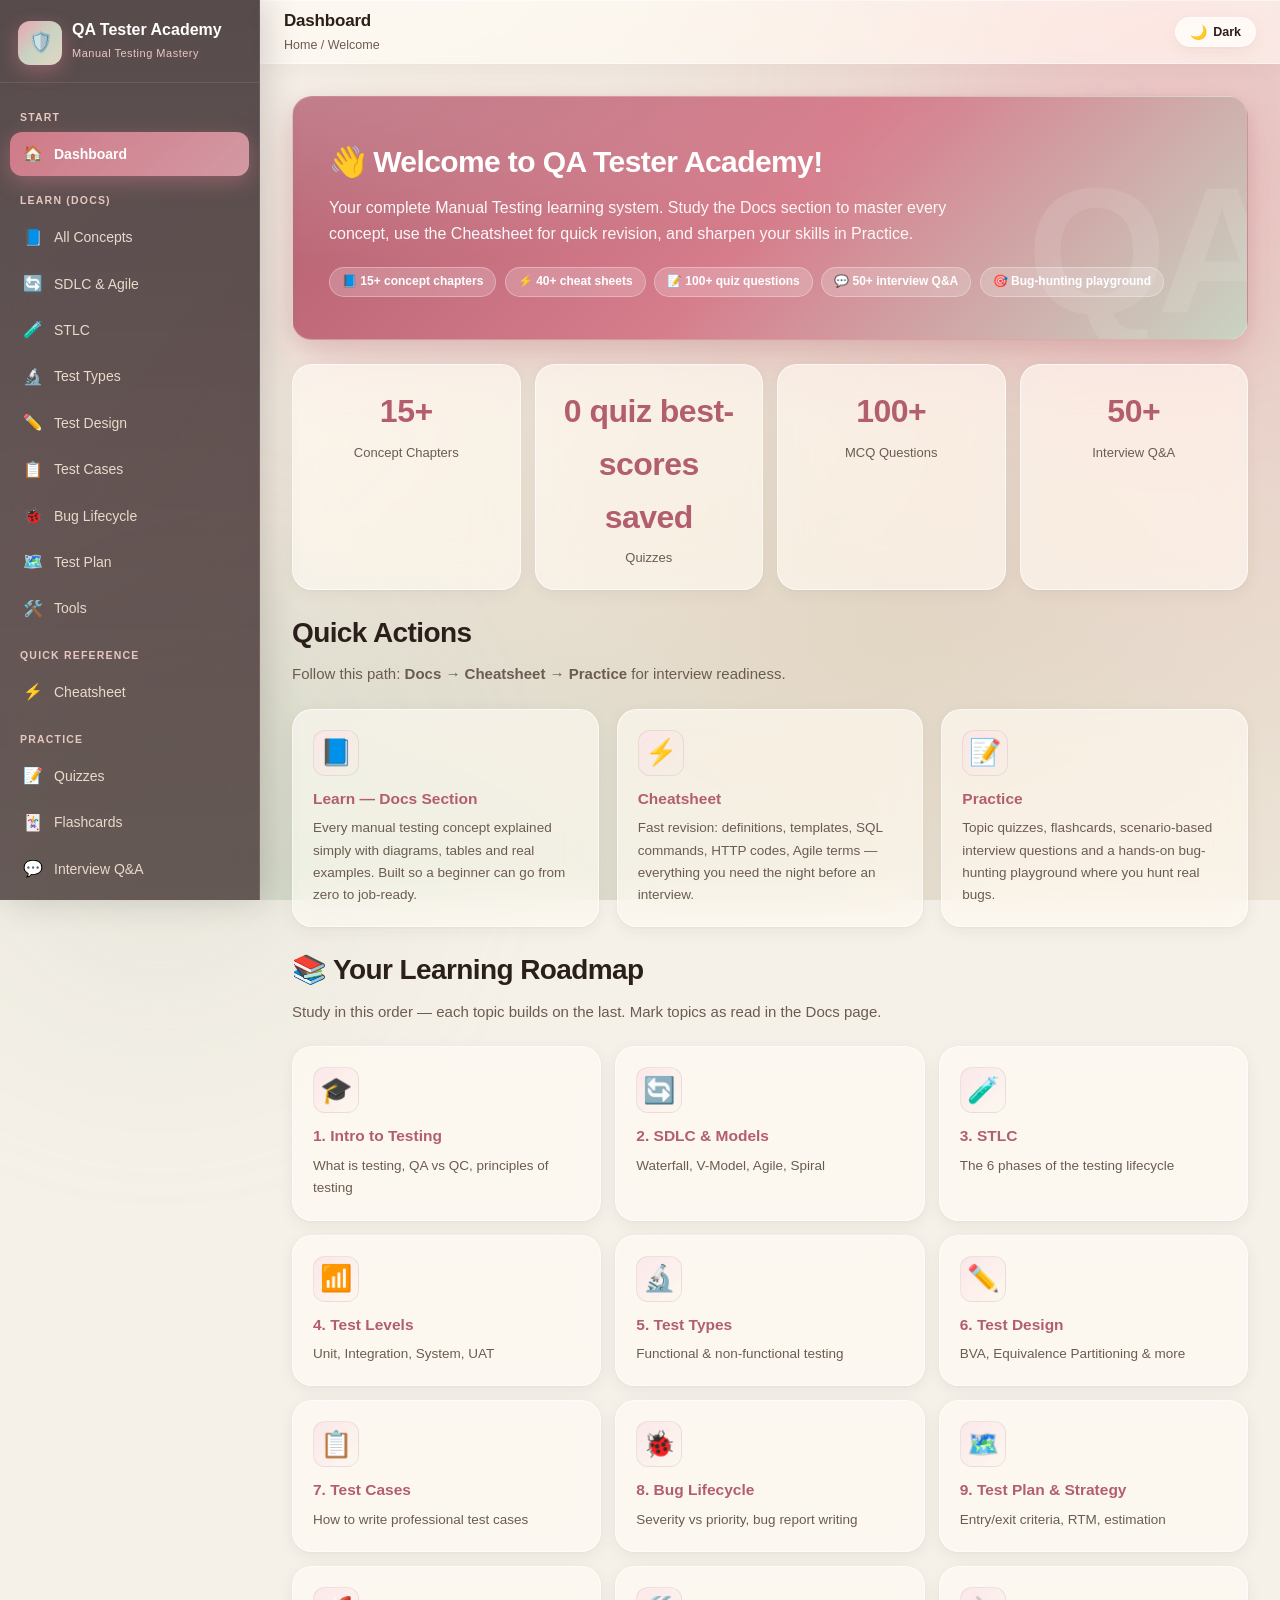
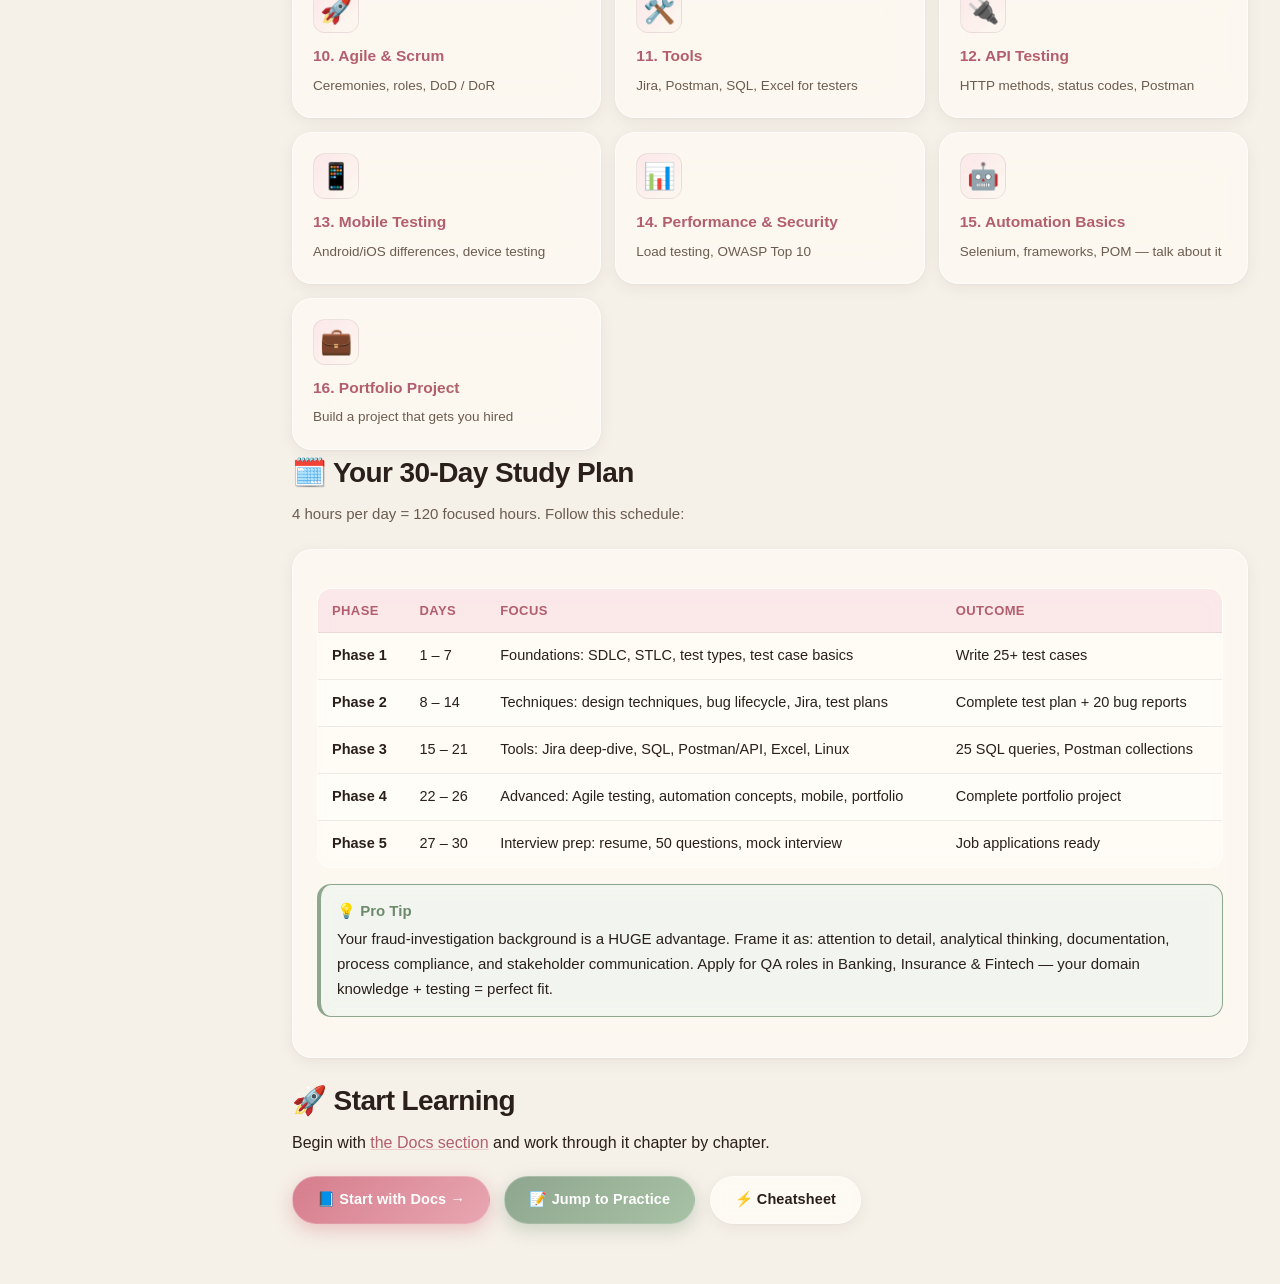
==== index.html @ e124c326 "Add initial HTML, CSS, and JS files Uploaded index, practice, cheat sheet, docs pages along with CSS" ====
<!DOCTYPE html>
<html lang="en">
<head>
  <meta charset="UTF-8">
  <meta name="viewport" content="width=device-width, initial-scale=1.0">
  <title>QA Tester Academy — Dashboard</title>
  <link rel="stylesheet" href="css/styles.css">
  <script>
    // Apply saved theme before paint to avoid flash
    (function () {
      try {
        var t = localStorage.getItem("qat_theme_v1");
        if (!t) {
          t = window.matchMedia && window.matchMedia("(prefers-color-scheme: dark)").matches ? "dark" : "light";
        }
        document.documentElement.setAttribute("data-theme", t);
      } catch (e) {}
    })();
  </script>
</head>
<body>
<div class="layout">

  <!-- ============ SIDEBAR ============ -->
  <aside class="sidebar">
    <div class="sidebar-brand">
      <div class="logo">🛡️</div>
      <div>
        <h1>QA Tester Academy</h1>
        <small>Manual Testing Mastery</small>
      </div>
    </div>
    <nav class="sidebar-nav">
      <div class="nav-label">Start</div>
      <a href="index.html" class="active"><span class="ico">🏠</span> Dashboard</a>

      <div class="nav-label">Learn (Docs)</div>
      <a href="docs.html"><span class="ico">📘</span> All Concepts</a>
      <a href="docs.html#sdlc"><span class="ico">🔄</span> SDLC &amp; Agile</a>
      <a href="docs.html#stlc"><span class="ico">🧪</span> STLC</a>
      <a href="docs.html#types"><span class="ico">🔬</span> Test Types</a>
      <a href="docs.html#design"><span class="ico">✏️</span> Test Design</a>
      <a href="docs.html#testcase"><span class="ico">📋</span> Test Cases</a>
      <a href="docs.html#bug"><span class="ico">🐞</span> Bug Lifecycle</a>
      <a href="docs.html#plan"><span class="ico">🗺️</span> Test Plan</a>
      <a href="docs.html#tools"><span class="ico">🛠️</span> Tools</a>

      <div class="nav-label">Quick Reference</div>
      <a href="cheatsheet.html"><span class="ico">⚡</span> Cheatsheet</a>

      <div class="nav-label">Practice</div>
      <a href="practice.html"><span class="ico">📝</span> Quizzes</a>
      <a href="practice.html#flashcards"><span class="ico">🃏</span> Flashcards</a>
      <a href="practice.html#interview"><span class="ico">💬</span> Interview Q&amp;A</a>
      <a href="practice.html#playground"><span class="ico">🎯</span> Bug Hunting</a>
    </nav>
    <div class="sidebar-foot">Build by you · Learn daily · Land a QA job</div>
  </aside>
  <div class="overlay"></div>

  <!-- ============ MAIN ============ -->
  <div class="main">
    <header class="topbar">
      <button class="menu-btn">☰</button>
      <div>
        <div class="page-title">Dashboard</div>
        <div class="page-crumb">Home / Welcome</div>
      </div>
      <div class="topbar-spacer"></div>
      <button class="theme-toggle" id="themeToggle" title="Toggle dark / light mode" aria-label="Toggle theme">
        <span class="ico">🌙</span><span class="label">Dark</span>
      </button>
    </header>

    <div class="content">
      <!-- HERO -->
      <section class="hero">
        <h2>👋 Welcome to QA Tester Academy!</h2>
        <p>Your complete Manual Testing learning system. Study the Docs section to master every concept,
           use the Cheatsheet for quick revision, and sharpen your skills in Practice.</p>
        <div class="hero-chips">
          <span class="chip primary">📘 15+ concept chapters</span>
          <span class="chip teal">⚡ 40+ cheat sheets</span>
          <span class="chip pass">📝 100+ quiz questions</span>
          <span class="chip info">💬 50+ interview Q&amp;A</span>
          <span class="chip warn">🎯 Bug-hunting playground</span>
        </div>
      </section>

      <!-- STATS -->
      <div class="stats">
        <div class="stat"><div class="val" id="statTopics">15+</div><div class="lbl">Concept Chapters</div></div>
        <div class="stat"><div class="val" id="statQuizzes">—</div><div class="lbl">Quizzes</div></div>
        <div class="stat"><div class="val">100+</div><div class="lbl">MCQ Questions</div></div>
        <div class="stat"><div class="val">50+</div><div class="lbl">Interview Q&amp;A</div></div>
      </div>

      <!-- QUICK ACTIONS -->
      <h2 class="sec-title">Quick Actions</h2>
      <p class="sec-sub">Follow this path: <b>Docs → Cheatsheet → Practice</b> for interview readiness.</p>

      <div class="card-grid">
        <a class="topic-card" href="docs.html">
          <div class="ico">📘</div>
          <h4>Learn — Docs Section</h4>
          <p>Every manual testing concept explained simply with diagrams, tables and real examples.
             Built so a beginner can go from zero to job-ready.</p>
        </a>
        <a class="topic-card" href="cheatsheet.html">
          <div class="ico">⚡</div>
          <h4>Cheatsheet</h4>
          <p>Fast revision: definitions, templates, SQL commands, HTTP codes, Agile terms — everything
             you need the night before an interview.</p>
        </a>
        <a class="topic-card" href="practice.html">
          <div class="ico">📝</div>
          <h4>Practice</h4>
          <p>Topic quizzes, flashcards, scenario-based interview questions and a hands-on
             bug-hunting playground where you hunt real bugs.</p>
        </a>
      </div>

      <!-- DOCS ROADMAP -->
      <h2 class="sec-title">📚 Your Learning Roadmap</h2>
      <p class="sec-sub">Study in this order — each topic builds on the last. Mark topics as read in the Docs page.</p>

      <div class="topic-grid">
        <a class="topic-card" href="docs.html#intro"><div class="ico">🎓</div><h4>1. Intro to Testing</h4><p>What is testing, QA vs QC, principles of testing</p></a>
        <a class="topic-card" href="docs.html#sdlc"><div class="ico">🔄</div><h4>2. SDLC &amp; Models</h4><p>Waterfall, V-Model, Agile, Spiral</p></a>
        <a class="topic-card" href="docs.html#stlc"><div class="ico">🧪</div><h4>3. STLC</h4><p>The 6 phases of the testing lifecycle</p></a>
        <a class="topic-card" href="docs.html#levels"><div class="ico">📶</div><h4>4. Test Levels</h4><p>Unit, Integration, System, UAT</p></a>
        <a class="topic-card" href="docs.html#types"><div class="ico">🔬</div><h4>5. Test Types</h4><p>Functional &amp; non-functional testing</p></a>
        <a class="topic-card" href="docs.html#design"><div class="ico">✏️</div><h4>6. Test Design</h4><p>BVA, Equivalence Partitioning &amp; more</p></a>
        <a class="topic-card" href="docs.html#testcase"><div class="ico">📋</div><h4>7. Test Cases</h4><p>How to write professional test cases</p></a>
        <a class="topic-card" href="docs.html#bug"><div class="ico">🐞</div><h4>8. Bug Lifecycle</h4><p>Severity vs priority, bug report writing</p></a>
        <a class="topic-card" href="docs.html#plan"><div class="ico">🗺️</div><h4>9. Test Plan &amp; Strategy</h4><p>Entry/exit criteria, RTM, estimation</p></a>
        <a class="topic-card" href="docs.html#agile"><div class="ico">🚀</div><h4>10. Agile &amp; Scrum</h4><p>Ceremonies, roles, DoD / DoR</p></a>
        <a class="topic-card" href="docs.html#tools"><div class="ico">🛠️</div><h4>11. Tools</h4><p>Jira, Postman, SQL, Excel for testers</p></a>
        <a class="topic-card" href="docs.html#api"><div class="ico">🔌</div><h4>12. API Testing</h4><p>HTTP methods, status codes, Postman</p></a>
        <a class="topic-card" href="docs.html#mobile"><div class="ico">📱</div><h4>13. Mobile Testing</h4><p>Android/iOS differences, device testing</p></a>
        <a class="topic-card" href="docs.html#nonfunc"><div class="ico">📊</div><h4>14. Performance &amp; Security</h4><p>Load testing, OWASP Top 10</p></a>
        <a class="topic-card" href="docs.html#automation"><div class="ico">🤖</div><h4>15. Automation Basics</h4><p>Selenium, frameworks, POM — talk about it</p></a>
        <a class="topic-card" href="docs.html#portfolio"><div class="ico">💼</div><h4>16. Portfolio Project</h4><p>Build a project that gets you hired</p></a>
      </div>

      <!-- DAILY SCHEDULE -->
      <h2 class="sec-title">🗓️ Your 30-Day Study Plan</h2>
      <p class="sec-sub">4 hours per day = 120 focused hours. Follow this schedule:</p>
      <div class="card">
        <div class="table-wrap">
          <table>
            <thead><tr><th>Phase</th><th>Days</th><th>Focus</th><th>Outcome</th></tr></thead>
            <tbody>
              <tr><td><b>Phase 1</b></td><td>1 – 7</td><td>Foundations: SDLC, STLC, test types, test case basics</td><td>Write 25+ test cases</td></tr>
              <tr><td><b>Phase 2</b></td><td>8 – 14</td><td>Techniques: design techniques, bug lifecycle, Jira, test plans</td><td>Complete test plan + 20 bug reports</td></tr>
              <tr><td><b>Phase 3</b></td><td>15 – 21</td><td>Tools: Jira deep-dive, SQL, Postman/API, Excel, Linux</td><td>25 SQL queries, Postman collections</td></tr>
              <tr><td><b>Phase 4</b></td><td>22 – 26</td><td>Advanced: Agile testing, automation concepts, mobile, portfolio</td><td>Complete portfolio project</td></tr>
              <tr><td><b>Phase 5</b></td><td>27 – 30</td><td>Interview prep: resume, 50 questions, mock interview</td><td>Job applications ready</td></tr>
            </tbody>
          </table>
        </div>
        <div class="callout tip"><b>💡 Pro Tip</b>Your fraud-investigation background is a HUGE advantage. Frame it as: attention to detail, analytical thinking, documentation, process compliance, and stakeholder communication. Apply for QA roles in Banking, Insurance &amp; Fintech — your domain knowledge + testing = perfect fit.</div>
      </div>

      <h2 class="sec-title">🚀 Start Learning</h2>
      <p style="margin-bottom:20px;">Begin with <a href="docs.html">the Docs section</a> and work through it chapter by chapter.</p>
      <a class="btn" href="docs.html">📘 Start with Docs →</a>
      <a class="btn secondary" href="practice.html" style="margin-left:10px;">📝 Jump to Practice</a>
      <a class="btn ghost" href="cheatsheet.html" style="margin-left:10px;">⚡ Cheatsheet</a>
    </div>
  </div>
</div>

<script src="js/script.js"></script>
</body>
</html>
---- css/styles.css ----
/* ============================================================
   QA Tester Academy — Glassmorphism + Fluid Design System
   Aesthetic: Sakura + Warm Stone (Dribbble-inspired editorial)
   ============================================================ */

:root {
  /* ----- Background mesh (warm stone + a single rose bloom + a hint of sage) ----- */
  --mesh-a: #E8C7C2;   /* dusty rose bloom          */
  --mesh-b: #C9D4C2;   /* sage bloom                */
  --mesh-c: #F2D9C9;   /* warm peach                */
  --mesh-d: #E2D6C4;   /* stone                     */
  --base-bg: #F5F0E8;  /* warm paper                */

  /* ----- Surfaces (translucent, so the warm mesh shows through) ----- */
  --card: rgba(255, 252, 247, 0.62);
  --card-strong: rgba(255, 252, 247, 0.82);
  --card-soft: rgba(255, 252, 247, 0.42);
  --bg-soft: rgba(255, 252, 247, 0.45);
  --border: rgba(255, 255, 255, 0.65);
  --border-soft: rgba(42, 31, 26, 0.08);

  /* ----- Text (cocoa) ----- */
  --text: #2A1F1A;
  --text-muted: #6B5C50;
  --text-light: #9A8A7C;

  /* ----- Brand: dusty rose (the single accent) ----- */
  --primary: #D67D8C;
  --primary-dark: #B25E6E;
  --primary-light: rgba(251, 228, 232, 0.85);
  /* A warm "bloom" used for the rose gradient pair */
  --primary-bloom: #E8A6B2;
  --secondary: #8FA68E;        /* sage */
  --secondary-dark: #6E8A6D;
  --secondary-light: rgba(240, 245, 238, 0.85);

  /* ----- Status (warm-tuned) ----- */
  --pass: #6E8A6D;             /* sage, fits warm palette */
  --pass-light: rgba(237, 244, 234, 0.92);
  --fail: #C75A6F;             /* dusty rose-red, palette-aligned */
  --fail-light: rgba(252, 232, 236, 0.92);
  --warn: #C8893F;             /* terracotta */
  --warn-light: rgba(252, 240, 224, 0.92);
  --info: #6B8AA6;             /* dusty denim */
  --info-light: rgba(232, 240, 248, 0.92);

  /* ----- Glass tokens ----- */
  --glass-blur: 20px;
  --glass-saturate: 160%;
  --glass-border: 1px solid rgba(255, 255, 255, 0.65);
  --glass-border-soft: 1px solid rgba(255, 255, 255, 0.40);

  /* ----- Radii — bigger for fluid feel ----- */
  --radius: 20px;
  --radius-sm: 14px;
  --radius-pill: 999px;

  /* ----- Shadows — soft, warm-tinted, lifted ----- */
  --shadow: 0 4px 16px rgba(74, 50, 40, 0.06), 0 1px 3px rgba(74, 50, 40, 0.04);
  --shadow-lg: 0 20px 50px rgba(214, 125, 140, 0.18), 0 6px 18px rgba(74, 50, 40, 0.08);
  --shadow-glow: 0 0 0 1px rgba(214, 125, 140, 0.22), 0 14px 40px rgba(214, 125, 140, 0.20);

  /* ----- Motion ----- */
  --ease: cubic-bezier(0.4, 0, 0.2, 1);
  --ease-out: cubic-bezier(0.16, 1, 0.3, 1);
  --t-fast: .18s;
  --t-base: .32s;
  --t-slow: .55s;

  --sidebar-w: 260px;
  --font: "Segoe UI", -apple-system, BlinkMacSystemFont, Roboto, Helvetica, Arial, sans-serif;
  --mono: "Cascadia Code", "Consolas", "Courier New", monospace;
}

/* ---------- Dark theme: plum-charcoal + warm cream ---------- */
:root[data-theme="dark"] {
  --mesh-a: #4A2E36;   /* plum bloom               */
  --mesh-b: #2E3A33;   /* deep sage bloom          */
  --mesh-c: #3A2A2A;   /* deep cocoa               */
  --mesh-d: #1F1820;   /* near-plum                */
  --base-bg: #1A141C;  /* plum-charcoal paper      */

  --card: rgba(36, 24, 30, 0.55);
  --card-strong: rgba(48, 32, 40, 0.78);
  --card-soft: rgba(36, 24, 30, 0.38);
  --bg-soft: rgba(36, 24, 30, 0.45);
  --border: rgba(245, 235, 224, 0.16);
  --border-soft: rgba(245, 235, 224, 0.08);

  --text: #F5EBE0;     /* warm cream               */
  --text-muted: #B5A697;
  --text-light: #8A7B6E;

  --primary: #F2A6B5;  /* luminous blush in dark   */
  --primary-dark: #E07A8B;
  --primary-light: rgba(74, 46, 54, 0.7);
  --primary-bloom: #E8B6C2;
  --secondary: #A8C2A6; /* muted sage in dark       */
  --secondary-dark: #8AA888;
  --secondary-light: rgba(46, 58, 51, 0.7);

  --pass: #9CC09A;
  --pass-light: rgba(46, 58, 51, 0.85);
  --fail: #F2A6B5;
  --fail-light: rgba(74, 46, 54, 0.85);
  --warn: #E5B273;
  --warn-light: rgba(74, 52, 30, 0.85);
  --info: #9AB5C9;
  --info-light: rgba(40, 54, 66, 0.85);

  --glass-border: 1px solid rgba(245, 235, 224, 0.16);
  --glass-border-soft: 1px solid rgba(245, 235, 224, 0.10);

  --shadow: 0 4px 18px rgba(0, 0, 0, 0.40), 0 1px 3px rgba(0, 0, 0, 0.30);
  --shadow-lg: 0 20px 50px rgba(0, 0, 0, 0.55), 0 6px 18px rgba(0, 0, 0, 0.40);
  --shadow-glow: 0 0 0 1px rgba(242, 166, 181, 0.28), 0 14px 40px rgba(242, 166, 181, 0.18);
}

/* ---------- Reset ---------- */
* { margin: 0; padding: 0; box-sizing: border-box; }

html { scroll-behavior: smooth; scroll-padding-top: 80px; }

body {
  font-family: var(--font);
  color: var(--text);
  line-height: 1.65;
  font-size: 16px;
  min-height: 100vh;
  position: relative;
  overflow-x: hidden;
  background-color: var(--base-bg);
  /* Subtle warm mesh: a single rose bloom + a hint of sage, then paper.
     Editorial quietness — Dribbble restraint, not a rainbow. */
  background-image:
    radial-gradient(at 82% 12%, var(--mesh-a) 0, transparent 42%),
    radial-gradient(at 12% 88%, var(--mesh-b) 0, transparent 38%),
    radial-gradient(at 50% 50%, var(--mesh-d) 0, transparent 80%);
  background-attachment: fixed;
  background-size: 140% 140%;
  animation: meshDrift 28s ease-in-out infinite alternate;
}

/* Drifting glass orbs — only two, and quiet. */
body::before,
body::after {
  content: "";
  position: fixed;
  width: 560px; height: 560px;
  border-radius: 50%;
  filter: blur(90px);
  opacity: 0.45;
  pointer-events: none;
  z-index: 0;
  will-change: transform;
}
body::before {
  background: radial-gradient(circle, #E8A6B2 0%, transparent 70%);
  top: -180px; right: -120px;
  animation: orbFloat1 22s ease-in-out infinite alternate;
}
body::after {
  background: radial-gradient(circle, #C9D4C2 0%, transparent 70%);
  bottom: -200px; left: -120px;
  animation: orbFloat2 26s ease-in-out infinite alternate;
}
:root[data-theme="dark"] body::before { background: radial-gradient(circle, #6B3A45 0%, transparent 70%); opacity: 0.55; }
:root[data-theme="dark"] body::after  { background: radial-gradient(circle, #3A4A3A 0%, transparent 70%); opacity: 0.45; }

@keyframes meshDrift {
  0%   { background-position: 0% 0%, 100% 100%, 50% 50%; }
  50%  { background-position: 30% 40%, 70% 60%, 50% 50%; }
  100% { background-position: 0% 0%, 100% 100%, 50% 50%; }
}
@keyframes orbFloat1 {
  0%   { transform: translate(0, 0) scale(1); }
  100% { transform: translate(-100px, 80px) scale(1.1); }
}
@keyframes orbFloat2 {
  0%   { transform: translate(0, 0) scale(1); }
  100% { transform: translate(120px, -80px) scale(1.12); }
}

/* Layout sits above the orbs */
.layout { position: relative; z-index: 1; }

.layout { display: flex; min-height: 100vh; }

/* ---------- Sidebar (plum-charcoal in dark, warm ink in light) ---------- */
.sidebar {
  width: var(--sidebar-w);
  background: linear-gradient(180deg,
    rgba(42, 28, 32, 0.78) 0%,
    rgba(58, 38, 42, 0.72) 100%);
  -webkit-backdrop-filter: blur(var(--glass-blur)) saturate(var(--glass-saturate));
  backdrop-filter: blur(var(--glass-blur)) saturate(var(--glass-saturate));
  color: #F5EBE0;
  position: fixed;
  top: 0; left: 0; bottom: 0;
  overflow-y: auto;
  z-index: 50;
  transition: transform var(--t-base) var(--ease);
  display: flex;
  flex-direction: column;
  border-right: 1px solid rgba(245, 235, 224, 0.10);
  box-shadow: 6px 0 32px rgba(42, 28, 32, 0.18);
}
.sidebar::-webkit-scrollbar { width: 6px; }
.sidebar::-webkit-scrollbar-thumb { background: rgba(214, 125, 140, 0.5); border-radius: 3px; }

.sidebar-brand {
  padding: 20px 18px 16px;
  border-bottom: 1px solid rgba(245, 235, 224, 0.10);
  display: flex;
  align-items: center;
  gap: 10px;
}
.sidebar-brand .logo {
  width: 44px; height: 44px;
  background: linear-gradient(135deg, #E8A6B2, #C9D4C2, #E2D6C4);
  border-radius: 12px;
  display: grid; place-items: center;
  font-size: 20px;
  flex-shrink: 0;
  box-shadow: 0 6px 18px rgba(214, 125, 140, 0.40);
  animation: float 6s ease-in-out infinite;
}
.sidebar-brand h1 { font-size: 16px; color: #fff; line-height: 1.2; }
.sidebar-brand small { font-size: 11px; color: #E8C7C2; letter-spacing: .5px; }

.sidebar-nav { padding: 12px 10px 20px; flex: 1; }
.sidebar-nav .nav-label {
  font-size: 10.5px; text-transform: uppercase; letter-spacing: 1.2px;
  color: #E8C7C2; padding: 14px 10px 6px; font-weight: 700;
}
.sidebar-nav a {
  display: flex; align-items: center; gap: 10px;
  color: #EAD9CB; text-decoration: none;
  padding: 9px 12px; border-radius: 12px;
  font-size: 14px; margin-bottom: 2px;
  transition: background var(--t-fast) var(--ease),
              color var(--t-fast) var(--ease),
              transform var(--t-fast) var(--ease);
}
.sidebar-nav a:hover { background: rgba(255, 255, 255, 0.08); color: #fff; transform: translateX(2px); }
.sidebar-nav a.active {
  background: linear-gradient(135deg, rgba(214, 125, 140, 0.95), rgba(232, 166, 178, 0.85));
  color: #fff; font-weight: 600;
  box-shadow: 0 6px 20px rgba(214, 125, 140, 0.40);
}
.sidebar-nav a .ico { font-size: 16px; width: 22px; text-align: center; }

.sidebar-foot {
  padding: 14px 18px;
  font-size: 11.5px; color: #E8C7C2;
  border-top: 1px solid rgba(245, 235, 224, 0.10);
  text-align: center;
}

/* ---------- Main ---------- */
.main { flex: 1; margin-left: var(--sidebar-w); min-width: 0; display: flex; flex-direction: column; }

.topbar {
  background: var(--card);
  -webkit-backdrop-filter: blur(var(--glass-blur)) saturate(var(--glass-saturate));
  backdrop-filter: blur(var(--glass-blur)) saturate(var(--glass-saturate));
  border-bottom: var(--glass-border-soft);
  padding: 0 24px;
  height: 64px;
  display: flex; align-items: center; gap: 14px;
  position: sticky; top: 0; z-index: 40;
  box-shadow: 0 1px 0 rgba(255, 255, 255, 0.5) inset, 0 4px 18px rgba(74, 50, 40, 0.05);
}
.topbar .page-title { font-size: 17px; font-weight: 700; letter-spacing: -0.2px; }
.topbar .page-crumb { font-size: 12.5px; color: var(--text-muted); }

.menu-btn {
  display: none;
  background: var(--card-strong);
  -webkit-backdrop-filter: blur(8px);
  backdrop-filter: blur(8px);
  border: var(--glass-border-soft);
  border-radius: 10px;
  padding: 6px 10px; font-size: 18px; cursor: pointer;
  color: var(--text);
  transition: background var(--t-fast) var(--ease), transform var(--t-fast) var(--ease);
}
.menu-btn:hover { background: var(--card-strong); transform: scale(1.05); }

/* Theme toggle (top-right) */
.topbar-spacer { flex: 1; }
.theme-toggle {
  background: var(--card-strong);
  -webkit-backdrop-filter: blur(8px);
  backdrop-filter: blur(8px);
  border: var(--glass-border-soft);
  border-radius: var(--radius-pill);
  padding: 6px 14px; font-size: 14px;
  cursor: pointer; color: var(--text);
  display: inline-flex; align-items: center; gap: 6px;
  font-weight: 600;
  box-shadow: var(--shadow);
  transition: background var(--t-fast) var(--ease),
              transform var(--t-fast) var(--ease),
              box-shadow var(--t-fast) var(--ease);
}
.theme-toggle:hover { background: var(--primary-light); border-color: var(--primary); transform: translateY(-1px); box-shadow: var(--shadow-glow); }
.theme-toggle:active { transform: translateY(0); }
.theme-toggle .label { font-size: 12.5px; }

.content { padding: 32px 32px 60px; max-width: 1100px; width: 100%; margin: 0 auto; }

/* ---------- Overlay (mobile) ---------- */
.overlay {
  display: none; position: fixed; inset: 0;
  background: rgba(42, 31, 26, 0.45);
  -webkit-backdrop-filter: blur(4px);
  backdrop-filter: blur(4px);
  z-index: 45;
  transition: opacity var(--t-base) var(--ease);
}
.overlay.show { display: block; }

/* ---------- Typography ---------- */
h2.sec-title {
  font-size: 28px; margin-bottom: 6px; color: var(--text);
  letter-spacing: -0.6px;
  font-weight: 800;
}
p.sec-sub { color: var(--text-muted); margin-bottom: 22px; font-size: 15px; }
h3 { font-size: 19px; margin: 26px 0 12px; color: var(--primary-dark); font-weight: 700; }
h4 { font-size: 16px; margin: 20px 0 8px; font-weight: 700; }
p { margin-bottom: 12px; }
a { color: var(--primary-dark); text-decoration-color: rgba(214, 125, 140, 0.3); transition: color var(--t-fast) var(--ease); }
a:hover { color: var(--primary); text-decoration-color: var(--primary); }
strong { color: var(--text); }

/* ---------- Cards (the main glass surface) ---------- */
.card {
  background: var(--card);
  -webkit-backdrop-filter: blur(var(--glass-blur)) saturate(var(--glass-saturate));
  backdrop-filter: blur(var(--glass-blur)) saturate(var(--glass-saturate));
  border: var(--glass-border);
  border-radius: var(--radius);
  padding: 24px;
  box-shadow: var(--shadow);
  margin-bottom: 20px;
  animation: rise var(--t-slow) var(--ease-out) both;
  transition: transform var(--t-base) var(--ease), box-shadow var(--t-base) var(--ease);
}
.card:hover { transform: translateY(-3px); box-shadow: var(--shadow-lg); }
.card h3:first-child { margin-top: 0; }
.card-grid {
  display: grid; grid-template-columns: repeat(auto-fit, minmax(280px, 1fr));
  gap: 18px; margin-bottom: 20px;
}
.card-grid .card { margin-bottom: 0; }

/* ---------- Docs page sections ---------- */
.doc-section {
  background: var(--card);
  -webkit-backdrop-filter: blur(var(--glass-blur)) saturate(var(--glass-saturate));
  backdrop-filter: blur(var(--glass-blur)) saturate(var(--glass-saturate));
  border: var(--glass-border);
  border-radius: var(--radius);
  padding: 30px;
  box-shadow: var(--shadow);
  margin-bottom: 24px;
  scroll-margin-top: 80px;
  animation: rise var(--t-slow) var(--ease-out) both;
  transition: transform var(--t-base) var(--ease), box-shadow var(--t-base) var(--ease);
}
.doc-section:hover { transform: translateY(-2px); box-shadow: var(--shadow-lg); }
.doc-section h2 {
  font-size: 22px; color: var(--text);
  padding-bottom: 12px;
  border-bottom: 1px solid var(--border-soft);
  margin-bottom: 18px; display: flex; align-items: center; gap: 10px;
  font-weight: 800;
  letter-spacing: -0.3px;
}
.doc-section h2 .num {
  background: linear-gradient(135deg, var(--primary), var(--primary-bloom));
  color: #fff; font-size: 13px;
  width: 32px; height: 32px; border-radius: 10px;
  display: grid; place-items: center; flex-shrink: 0;
  box-shadow: 0 4px 12px rgba(214, 125, 140, 0.40);
}

/* ---------- Tables ---------- */
.table-wrap {
  overflow-x: auto;
  margin: 14px 0;
  border-radius: var(--radius-sm);
  border: var(--glass-border-soft);
  background: var(--card-soft);
  -webkit-backdrop-filter: blur(10px);
  backdrop-filter: blur(10px);
}
table {
  width: 100%; border-collapse: collapse; font-size: 14.5px;
  min-width: 520px;
}
th {
  background: var(--primary-light); color: var(--primary-dark);
  text-align: left; padding: 11px 14px; font-size: 13px;
  text-transform: uppercase; letter-spacing: .4px;
}
td { padding: 11px 14px; border-top: 1px solid var(--border-soft); vertical-align: top; }
tbody tr { transition: background var(--t-fast) var(--ease); }
tbody tr:nth-child(even) { background: var(--card-soft); }
tbody tr:hover { background: var(--primary-light); }

/* ---------- Callouts ---------- */
.callout {
  border-radius: var(--radius-sm);
  padding: 14px 16px; margin: 16px 0;
  border: 1px solid var(--border-soft);
  border-left: 4px solid;
  font-size: 15px;
  -webkit-backdrop-filter: blur(8px);
  backdrop-filter: blur(8px);
}
.callout.tip { background: var(--secondary-light); border-color: var(--secondary); }
.callout.warn { background: var(--warn-light); border-color: var(--warn); }
.callout.error { background: var(--fail-light); border-color: var(--fail); }
.callout.info { background: var(--info-light); border-color: var(--info); }
.callout b:first-child { display: block; margin-bottom: 4px; }
.callout.tip b:first-child { color: var(--secondary-dark); }
.callout.warn b:first-child { color: var(--warn); }
.callout.error b:first-child { color: var(--fail); }
.callout.info b:first-child { color: var(--info); }

/* ---------- Code ---------- */
code {
  background: var(--primary-light); color: var(--primary-dark);
  padding: 2px 7px; border-radius: 6px; font-family: var(--mono);
  font-size: .92em;
  border: 1px solid var(--border-soft);
}
pre {
  background: rgba(42, 28, 32, 0.92);
  color: #F5EBE0;
  padding: 18px 20px;
  border-radius: var(--radius-sm);
  overflow-x: auto; margin: 14px 0;
  font-family: var(--mono); font-size: 13.5px; line-height: 1.7;
  border: 1px solid rgba(245, 235, 224, 0.06);
  box-shadow: 0 10px 30px rgba(42, 28, 32, 0.20);
}
:root[data-theme="dark"] pre {
  background: rgba(15, 10, 14, 0.88);
  border-color: rgba(245, 235, 224, 0.10);
}
pre code { background: none; color: inherit; padding: 0; border: none; }
pre .c { color: #8A7B6E; font-style: italic; }
pre .k { color: #E8A6B2; font-weight: 600; }
pre .s { color: #A8C2A6; }

/* ---------- Badges / chips ---------- */
.chip {
  display: inline-block; padding: 4px 12px; border-radius: var(--radius-pill);
  font-size: 12px; font-weight: 600; margin: 2px 4px 2px 0;
  -webkit-backdrop-filter: blur(6px);
  backdrop-filter: blur(6px);
  transition: transform var(--t-fast) var(--ease);
}
.chip:hover { transform: translateY(-1px); }
.chip.pass { background: var(--pass-light); color: var(--pass); border: 1px solid rgba(110, 138, 109, 0.35); }
.chip.fail { background: var(--fail-light); color: var(--fail); border: 1px solid rgba(199, 90, 111, 0.35); }
.chip.warn { background: var(--warn-light); color: var(--warn); border: 1px solid rgba(200, 137, 63, 0.35); }
.chip.info { background: var(--info-light); color: var(--info); border: 1px solid rgba(107, 138, 166, 0.35); }
.chip.primary { background: var(--primary-light); color: var(--primary-dark); border: 1px solid rgba(214, 125, 140, 0.35); }
.chip.teal { background: var(--secondary-light); color: var(--secondary-dark); border: 1px solid rgba(143, 166, 142, 0.35); }

/* ---------- Example boxes ---------- */
.example {
  background: var(--card-soft);
  border: 1px dashed var(--border-soft);
  border-radius: var(--radius-sm);
  padding: 14px 16px; margin: 14px 0;
  font-size: 14.5px;
  -webkit-backdrop-filter: blur(8px);
  backdrop-filter: blur(8px);
}
.example .ex-title {
  font-weight: 700; font-size: 13px; text-transform: uppercase;
  letter-spacing: .6px; color: var(--text-muted); margin-bottom: 8px;
}

/* ---------- Flow diagrams (pure CSS) ---------- */
.flow { display: flex; flex-wrap: wrap; align-items: center; gap: 8px; margin: 16px 0; }
.flow .node {
  background: var(--primary-light);
  border: 1px solid rgba(214, 125, 140, 0.30);
  color: var(--primary-dark);
  border-radius: 14px;
  padding: 10px 14px; font-size: 13.5px; font-weight: 600;
  text-align: center; min-width: 90px;
  -webkit-backdrop-filter: blur(6px);
  backdrop-filter: blur(6px);
  transition: transform var(--t-fast) var(--ease), box-shadow var(--t-fast) var(--ease);
}
.flow .node:hover { transform: translateY(-2px); box-shadow: 0 6px 18px rgba(214, 125, 140, 0.25); }
.flow .node.alt { background: var(--secondary-light); border-color: rgba(143, 166, 142, 0.35); color: var(--secondary-dark); }
.flow .node.dark { background: linear-gradient(135deg, var(--primary), var(--primary-bloom)); color: #fff; border-color: transparent; }
.flow .node.pass { background: var(--pass-light); border-color: rgba(110, 138, 109, 0.35); color: var(--pass); }
.flow .node.fail { background: var(--fail-light); border-color: rgba(199, 90, 111, 0.35); color: var(--fail); }
.flow .arrow { color: var(--text-light); font-size: 16px; font-weight: 700; }
.flow.vertical { flex-direction: column; align-items: stretch; max-width: 460px; }
.flow.vertical .node { width: 100%; }
.flow.vertical .arrow { text-align: center; line-height: 1; }

/* Simple SVG-ish step list for lifecycle */
.steps { list-style: none; margin: 14px 0; counter-reset: step; }
.steps li {
  counter-increment: step;
  position: relative; padding: 12px 12px 12px 56px;
  background: var(--card-soft);
  border: var(--glass-border-soft);
  border-radius: var(--radius-sm); margin-bottom: 10px;
  -webkit-backdrop-filter: blur(8px);
  backdrop-filter: blur(8px);
  transition: transform var(--t-fast) var(--ease);
}
.steps li:hover { transform: translateX(4px); }
.steps li::before {
  content: counter(step);
  position: absolute; left: 12px; top: 12px;
  width: 32px; height: 32px; border-radius: 50%;
  background: linear-gradient(135deg, var(--primary), var(--primary-bloom));
  color: #fff; font-weight: 700;
  display: grid; place-items: center; font-size: 14px;
  box-shadow: 0 4px 12px rgba(214, 125, 140, 0.40);
}
.steps li b { display: block; color: var(--primary-dark); }

/* ---------- Accordion ---------- */
.accordion {
  border: var(--glass-border-soft);
  border-radius: var(--radius-sm);
  margin: 10px 0; overflow: hidden;
  background: var(--card-soft);
  -webkit-backdrop-filter: blur(8px);
  backdrop-filter: blur(8px);
  transition: box-shadow var(--t-fast) var(--ease);
}
.accordion:hover { box-shadow: var(--shadow); }
.acc-head {
  background: var(--card-soft);
  padding: 13px 16px; cursor: pointer;
  font-weight: 600; font-size: 15px; display: flex; justify-content: space-between; align-items: center;
  user-select: none;
  transition: background var(--t-fast) var(--ease);
}
.acc-head:hover { background: var(--card-strong); }
.acc-head .toggle { transition: transform var(--t-base) var(--ease); color: var(--text-muted); }
.accordion.open .acc-head .toggle { transform: rotate(180deg); }
.acc-body { display: none; padding: 14px 16px; border-top: 1px solid var(--border-soft); animation: fadeIn var(--t-base) var(--ease); }
.accordion.open .acc-body { display: block; }

/* ---------- Flashcards ---------- */
.flashcards { display: grid; grid-template-columns: repeat(auto-fill, minmax(240px, 1fr)); gap: 14px; }
.flashcard { perspective: 1000px; height: 170px; cursor: pointer; }
.flashcard .inner {
  position: relative; width: 100%; height: 100%;
  transition: transform .55s var(--ease);
  transform-style: preserve-3d;
}
.flashcard.flip .inner { transform: rotateY(180deg); }
.flashcard .face {
  position: absolute; inset: 0; backface-visibility: hidden;
  -webkit-backface-visibility: hidden;
  border-radius: var(--radius);
  padding: 16px; display: flex;
  align-items: center; justify-content: center; text-align: center;
  font-size: 14.5px;
  -webkit-backdrop-filter: blur(14px) saturate(180%);
  backdrop-filter: blur(14px) saturate(180%);
  border: var(--glass-border);
  box-shadow: var(--shadow);
  transition: box-shadow var(--t-fast) var(--ease);
}
.flashcard:hover .face { box-shadow: var(--shadow-lg); }
.flashcard .front {
  background: linear-gradient(135deg, rgba(214, 125, 140, 0.45), rgba(232, 166, 178, 0.35));
  color: #fff; font-weight: 700;
  border-color: rgba(214, 125, 140, 0.45);
  text-shadow: 0 1px 2px rgba(42, 28, 32, 0.20);
}
.flashcard .back { background: var(--card-strong); transform: rotateY(180deg); color: var(--text); }
.flashcard .hint { position: absolute; top: 8px; right: 10px; font-size: 11px; color: var(--text-light); }

/* ---------- Quiz ---------- */
.quiz { max-width: 720px; }
.quiz-q {
  background: var(--card);
  -webkit-backdrop-filter: blur(var(--glass-blur)) saturate(var(--glass-saturate));
  backdrop-filter: blur(var(--glass-blur)) saturate(var(--glass-saturate));
  border: var(--glass-border);
  border-radius: var(--radius);
  padding: 22px; margin-bottom: 16px;
  box-shadow: var(--shadow);
  transition: transform var(--t-base) var(--ease), box-shadow var(--t-base) var(--ease);
  animation: rise var(--t-slow) var(--ease-out) both;
}
.quiz-q:hover { transform: translateY(-2px); box-shadow: var(--shadow-lg); }
.quiz-q .q-text { font-weight: 600; margin-bottom: 14px; font-size: 15.5px; }
.quiz-q .opts { display: flex; flex-direction: column; gap: 8px; }
.quiz-q .opt {
  border: 1px solid var(--border-soft);
  border-radius: var(--radius-sm);
  padding: 10px 14px; cursor: pointer; font-size: 14.5px;
  background: var(--card-soft);
  -webkit-backdrop-filter: blur(6px);
  backdrop-filter: blur(6px);
  transition: border-color var(--t-fast) var(--ease),
              background var(--t-fast) var(--ease),
              transform var(--t-fast) var(--ease);
}
.quiz-q .opt:hover { border-color: var(--primary); background: var(--primary-light); transform: translateX(3px); }
.quiz-q .opt.selected { border-color: var(--primary); background: var(--primary-light); font-weight: 600; }
.quiz-q .opt.correct { border-color: var(--pass); background: var(--pass-light); color: var(--pass); }
.quiz-q .opt.wrong { border-color: var(--fail); background: var(--fail-light); color: var(--fail); }
.quiz-q .explain {
  display: none; margin-top: 12px; font-size: 14px;
  background: var(--card-soft);
  border-radius: var(--radius-sm); padding: 12px;
  border-left: 3px solid var(--info);
  -webkit-backdrop-filter: blur(6px);
  backdrop-filter: blur(6px);
  animation: fadeIn var(--t-base) var(--ease);
}
.quiz-q .explain.show { display: block; }
.quiz-q .q-tag { font-size: 11.5px; font-weight: 700; text-transform: uppercase; letter-spacing: .6px; color: var(--text-light); margin-bottom: 6px; }
.quiz-result {
  background: var(--card-strong);
  -webkit-backdrop-filter: blur(10px);
  backdrop-filter: blur(10px);
  border: var(--glass-border-soft);
  border-radius: var(--radius-sm);
  padding: 14px 16px;
  font-weight: 700;
  margin-top: 12px;
  animation: rise var(--t-base) var(--ease-out);
}

.btn {
  display: inline-block;
  border: 1px solid rgba(255, 255, 255, 0.18);
  border-radius: var(--radius-pill);
  background: linear-gradient(135deg, var(--primary), var(--primary-bloom));
  color: #fff; padding: 11px 24px;
  font-size: 14.5px; font-weight: 600; cursor: pointer;
  text-decoration: none;
  box-shadow: 0 6px 18px rgba(214, 125, 140, 0.40);
  letter-spacing: 0.1px;
  transition: transform var(--t-fast) var(--ease),
              box-shadow var(--t-fast) var(--ease),
              filter var(--t-fast) var(--ease);
}
.btn:hover { transform: translateY(-2px); box-shadow: 0 12px 28px rgba(214, 125, 140, 0.50); filter: brightness(1.05); }
.btn:active { transform: translateY(0); }
.btn.secondary { background: linear-gradient(135deg, var(--secondary), #A8C2A6); box-shadow: 0 6px 18px rgba(143, 166, 142, 0.40); }
.btn.secondary:hover { box-shadow: 0 12px 28px rgba(143, 166, 142, 0.50); }
.btn.ghost {
  background: var(--card-strong);
  color: var(--text);
  border: var(--glass-border-soft);
  box-shadow: var(--shadow);
  -webkit-backdrop-filter: blur(8px);
  backdrop-filter: blur(8px);
}
.btn.ghost:hover { background: var(--card-strong); border-color: var(--primary); }
.btn.danger { background: linear-gradient(135deg, var(--fail), #E07A8B); box-shadow: 0 6px 18px rgba(199, 90, 111, 0.40); }
.btn.danger:hover { box-shadow: 0 12px 28px rgba(199, 90, 111, 0.50); }
.btn.small { padding: 7px 16px; font-size: 13px; }

/* ---------- Progress / score ---------- */
.score-pill {
  display: inline-flex; align-items: center; gap: 8px;
  background: var(--card-strong);
  -webkit-backdrop-filter: blur(10px);
  backdrop-filter: blur(10px);
  border: var(--glass-border-soft);
  border-radius: var(--radius-pill); padding: 8px 18px; font-weight: 700; font-size: 14px;
  box-shadow: var(--shadow); margin-bottom: 16px;
}
.score-pill .dot { width: 10px; height: 10px; border-radius: 50%; background: var(--pass); box-shadow: 0 0 12px rgba(110, 138, 109, 0.6); }
.progress-bar {
  height: 10px; background: var(--border-soft); border-radius: var(--radius-pill); overflow: hidden; margin: 8px 0;
}
.progress-bar .fill {
  height: 100%;
  background: linear-gradient(90deg, var(--secondary), var(--primary), var(--primary-bloom));
  background-size: 200% 100%;
  border-radius: var(--radius-pill);
  transition: width .6s var(--ease-out);
  width: 0;
  animation: shimmer 4s linear infinite;
}
@keyframes shimmer { 0% { background-position: 0% 0; } 100% { background-position: 200% 0; } }

/* ---------- Stats tiles (dashboard) ---------- */
.stats { display: grid; grid-template-columns: repeat(auto-fit, minmax(170px, 1fr)); gap: 14px; margin: 20px 0; }
.stat {
  background: var(--card);
  -webkit-backdrop-filter: blur(var(--glass-blur)) saturate(var(--glass-saturate));
  backdrop-filter: blur(var(--glass-blur)) saturate(var(--glass-saturate));
  border: var(--glass-border);
  border-radius: var(--radius);
  padding: 20px;
  box-shadow: var(--shadow);
  text-align: center;
  transition: transform var(--t-base) var(--ease), box-shadow var(--t-base) var(--ease);
  animation: rise var(--t-slow) var(--ease-out) both;
}
.stat:hover { transform: translateY(-4px) scale(1.02); box-shadow: var(--shadow-lg); }
.stat .val { font-size: 32px; font-weight: 800; color: var(--primary-dark); letter-spacing: -0.5px; }
.stat .lbl { font-size: 13px; color: var(--text-muted); margin-top: 4px; }

/* ---------- Home hero (warm dust: rose + peach + sage) ---------- */
.hero {
  background:
    radial-gradient(at 0% 0%, rgba(255,255,255,0.20) 0, transparent 50%),
    linear-gradient(135deg, #B25E6E 0%, #D67D8C 50%, #C9D4C2 100%);
  color: #fff;
  border-radius: var(--radius);
  padding: 40px 36px;
  margin-bottom: 24px;
  box-shadow: 0 20px 50px rgba(214, 125, 140, 0.35), 0 6px 18px rgba(74, 50, 40, 0.10);
  position: relative; overflow: hidden;
  border: 1px solid rgba(255, 255, 255, 0.20);
}
.hero::after {
  content: "QA"; position: absolute; right: -30px; bottom: -60px;
  font-size: 180px; font-weight: 900; opacity: .10; letter-spacing: -10px;
  color: #fff;
}
.hero h2 { font-size: 30px; margin-bottom: 8px; color: #fff; letter-spacing: -0.6px; }
.hero p { font-size: 16px; opacity: .94; max-width: 640px; }
.hero .hero-chips { margin-top: 18px; }
.hero .chip { background: rgba(255, 255, 255, 0.20); color: #fff; border: 1px solid rgba(255, 255, 255, 0.30); }

/* ---------- Home topic links ---------- */
.topic-grid { display: grid; grid-template-columns: repeat(auto-fill, minmax(240px, 1fr)); gap: 14px; }
.topic-card {
  background: var(--card);
  -webkit-backdrop-filter: blur(var(--glass-blur)) saturate(var(--glass-saturate));
  backdrop-filter: blur(var(--glass-blur)) saturate(var(--glass-saturate));
  border: var(--glass-border);
  border-radius: var(--radius);
  padding: 20px; text-decoration: none; color: var(--text);
  box-shadow: var(--shadow);
  display: block;
  animation: rise var(--t-slow) var(--ease-out) both;
  transition: transform var(--t-base) var(--ease),
              box-shadow var(--t-base) var(--ease),
              border-color var(--t-base) var(--ease);
}
.topic-card:hover { transform: translateY(-5px) scale(1.01); box-shadow: var(--shadow-lg); border-color: var(--primary); }
.topic-card .ico {
  font-size: 26px; margin-bottom: 10px;
  display: inline-grid; place-items: center;
  width: 46px; height: 46px;
  border-radius: 12px;
  background: linear-gradient(135deg, var(--primary-light), transparent);
  border: 1px solid var(--border-soft);
}
.topic-card h4 { color: var(--primary-dark); margin: 0 0 6px; font-size: 15.5px; }
.topic-card p { font-size: 13.5px; color: var(--text-muted); margin: 0; }

/* ---------- Cheatsheet ---------- */
.cs-grid { display: grid; grid-template-columns: 1fr; gap: 18px; }
.cs-card {
  background: var(--card);
  -webkit-backdrop-filter: blur(var(--glass-blur)) saturate(var(--glass-saturate));
  backdrop-filter: blur(var(--glass-blur)) saturate(var(--glass-saturate));
  border: var(--glass-border);
  border-radius: var(--radius);
  box-shadow: var(--shadow);
  overflow: hidden;
  transition: transform var(--t-base) var(--ease), box-shadow var(--t-base) var(--ease);
  animation: rise var(--t-slow) var(--ease-out) both;
}
.cs-card:hover { transform: translateY(-2px); box-shadow: var(--shadow-lg); }
.cs-card .cs-head {
  background: linear-gradient(90deg, var(--primary-light), var(--secondary-light));
  padding: 14px 18px; font-weight: 700; font-size: 16px;
  display: flex; align-items: center; gap: 10px;
  border-bottom: 1px solid var(--border-soft);
}
.cs-card .cs-body { padding: 18px; }
.cs-card .cs-body table { font-size: 14px; min-width: 460px; }
.kv { display: grid; grid-template-columns: 170px 1fr; gap: 6px 14px; font-size: 14.5px; }
.kv b { color: var(--primary-dark); }

/* ---------- Bug playground ---------- */
.playground {
  background: var(--card-strong);
  -webkit-backdrop-filter: blur(var(--glass-blur)) saturate(var(--glass-saturate));
  backdrop-filter: blur(var(--glass-blur)) saturate(var(--glass-saturate));
  border: 1px solid rgba(214, 125, 140, 0.35);
  border-radius: var(--radius);
  padding: 26px;
  box-shadow: var(--shadow-lg);
  margin: 18px 0;
  position: relative;
}
.playground::before {
  content: ""; position: absolute; inset: -1px;
  border-radius: inherit;
  background: linear-gradient(135deg, rgba(214, 125, 140, 0.45), transparent, rgba(143, 166, 142, 0.45));
  z-index: -1; opacity: 0.5;
}
.pg-form { max-width: 380px; margin: 0 auto; }
.pg-form label { display: block; font-size: 13.5px; font-weight: 600; margin: 12px 0 4px; }
.pg-form input, .pg-form select, .pg-form textarea {
  width: 100%; padding: 10px 12px;
  border: 1px solid var(--border-soft);
  border-radius: var(--radius-sm);
  background: var(--card-soft);
  -webkit-backdrop-filter: blur(6px);
  backdrop-filter: blur(6px);
  font-family: var(--font); font-size: 14.5px;
  color: var(--text);
  transition: border-color var(--t-fast) var(--ease), background var(--t-fast) var(--ease);
}
.pg-form input:focus, .pg-form select:focus, .pg-form textarea:focus {
  outline: none; border-color: var(--primary); background: var(--card-strong);
  box-shadow: 0 0 0 3px rgba(214, 125, 140, 0.20);
}
.pg-form .row2 { display: flex; gap: 12px; }
.pg-form .row2 > div { flex: 1; }
.pg-hint { font-size: 12.5px; color: var(--text-light); margin-top: 4px; }

/* Bug report list */
.bug-list .bug-item {
  border: var(--glass-border-soft);
  border-radius: var(--radius-sm);
  padding: 12px 14px; margin-bottom: 10px;
  background: var(--card-soft);
  -webkit-backdrop-filter: blur(8px);
  backdrop-filter: blur(8px);
  transition: transform var(--t-fast) var(--ease);
}
.bug-item:hover { transform: translateX(4px); }
.bug-item .bug-title { font-weight: 700; }
.bug-item .bug-meta { font-size: 12.5px; color: var(--text-muted); }
.bug-item .bug-severity { font-weight: 700; }

/* ---------- Tabs ---------- */
.tabs {
  display: flex; gap: 6px; flex-wrap: wrap;
  margin: 16px 0; padding: 6px;
  background: var(--card);
  -webkit-backdrop-filter: blur(var(--glass-blur)) saturate(var(--glass-saturate));
  backdrop-filter: blur(var(--glass-blur)) saturate(var(--glass-saturate));
  border: var(--glass-border);
  border-radius: var(--radius-pill);
  box-shadow: var(--shadow);
  width: fit-content;
  max-width: 100%;
}
.tab {
  padding: 10px 20px; cursor: pointer; font-weight: 600; font-size: 14px;
  border: none; background: transparent; color: var(--text-muted);
  border-radius: var(--radius-pill);
  transition: background var(--t-fast) var(--ease),
              color var(--t-fast) var(--ease),
              transform var(--t-fast) var(--ease);
}
.tab:hover { color: var(--primary-dark); background: var(--card-strong); }
.tab.active {
  color: #fff;
  background: linear-gradient(135deg, var(--primary), var(--primary-bloom));
  box-shadow: 0 6px 18px rgba(214, 125, 140, 0.40);
  transform: translateY(-1px);
}
.tab-panel { display: none; padding: 20px 0; scroll-margin-top: 76px; animation: fadeIn var(--t-base) var(--ease); }
.tab-panel.active { display: block; }

/* ---------- Misc ---------- */
.hidden { display: none !important; }
.divider { height: 1px; background: var(--border-soft); margin: 18px 0; }
.list-check { list-style: none; margin: 10px 0; }
.list-check li { padding: 6px 0 6px 30px; position: relative; }
.list-check li::before {
  content: "✔"; position: absolute; left: 4px; top: 6px;
  color: var(--pass); font-weight: 800;
}
ul, ol { margin: 10px 0 10px 22px; }
li { margin-bottom: 6px; }
.qa-item { margin-bottom: 14px; }
.qa-item .qa-q { font-weight: 700; color: var(--primary-dark); margin-bottom: 6px; }
.qa-item .qa-a { font-size: 14.5px; }
mark { background: var(--warn-light); color: var(--warn); padding: 0 4px; border-radius: 3px; }

/* ToC (docs) */
.toc {
  background: var(--card);
  -webkit-backdrop-filter: blur(var(--glass-blur)) saturate(var(--glass-saturate));
  backdrop-filter: blur(var(--glass-blur)) saturate(var(--glass-saturate));
  border: var(--glass-border);
  border-radius: var(--radius);
  padding: 20px 24px;
  box-shadow: var(--shadow);
  margin-bottom: 24px;
  animation: rise var(--t-slow) var(--ease-out) both;
}
.toc h4 { margin-top: 0; color: var(--primary-dark); }
.toc ol { margin-left: 18px; }
.toc a { text-decoration: none; font-size: 14px; }
.toc a:hover { text-decoration: underline; }

/* ---------- Form / doc checkboxes ---------- */
input[type="checkbox"] { accent-color: var(--primary); }

/* ---------- Keyframes ---------- */
@keyframes rise {
  from { opacity: 0; transform: translateY(14px); }
  to   { opacity: 1; transform: translateY(0); }
}
@keyframes fadeIn {
  from { opacity: 0; }
  to   { opacity: 1; }
}
@keyframes float {
  0%, 100% { transform: translateY(0); }
  50%      { transform: translateY(-4px); }
}

/* Respect reduced motion */
@media (prefers-reduced-motion: reduce) {
  *, *::before, *::after {
    animation-duration: 0.01ms !important;
    animation-iteration-count: 1 !important;
    transition-duration: 0.01ms !important;
  }
}

/* ---------- Responsive ---------- */
@media (max-width: 900px) {
  .sidebar { transform: translateX(-100%); }
  .sidebar.open { transform: translateX(0); box-shadow: 6px 0 32px rgba(42, 28, 32, 0.20); }
  .main { margin-left: 0; }
  .menu-btn { display: block; }
  .content { padding: 20px 16px 50px; }
  .hero { padding: 28px 24px; }
  .hero h2 { font-size: 22px; }
  .doc-section, .card, .cs-card { padding: 20px; }
  .tabs { width: 100%; overflow-x: auto; flex-wrap: nowrap; }
  .tab { white-space: nowrap; }
}

@media print {
  .sidebar, .topbar, .menu-btn, .btn, body::before, body::after { display: none !important; }
  .main { margin: 0; }
  body { background: #fff; }
  .card, .doc-section, .cs-card { box-shadow: none; backdrop-filter: none; background: #fff; }
}

/* Print button */
.print-btn { float: right; }
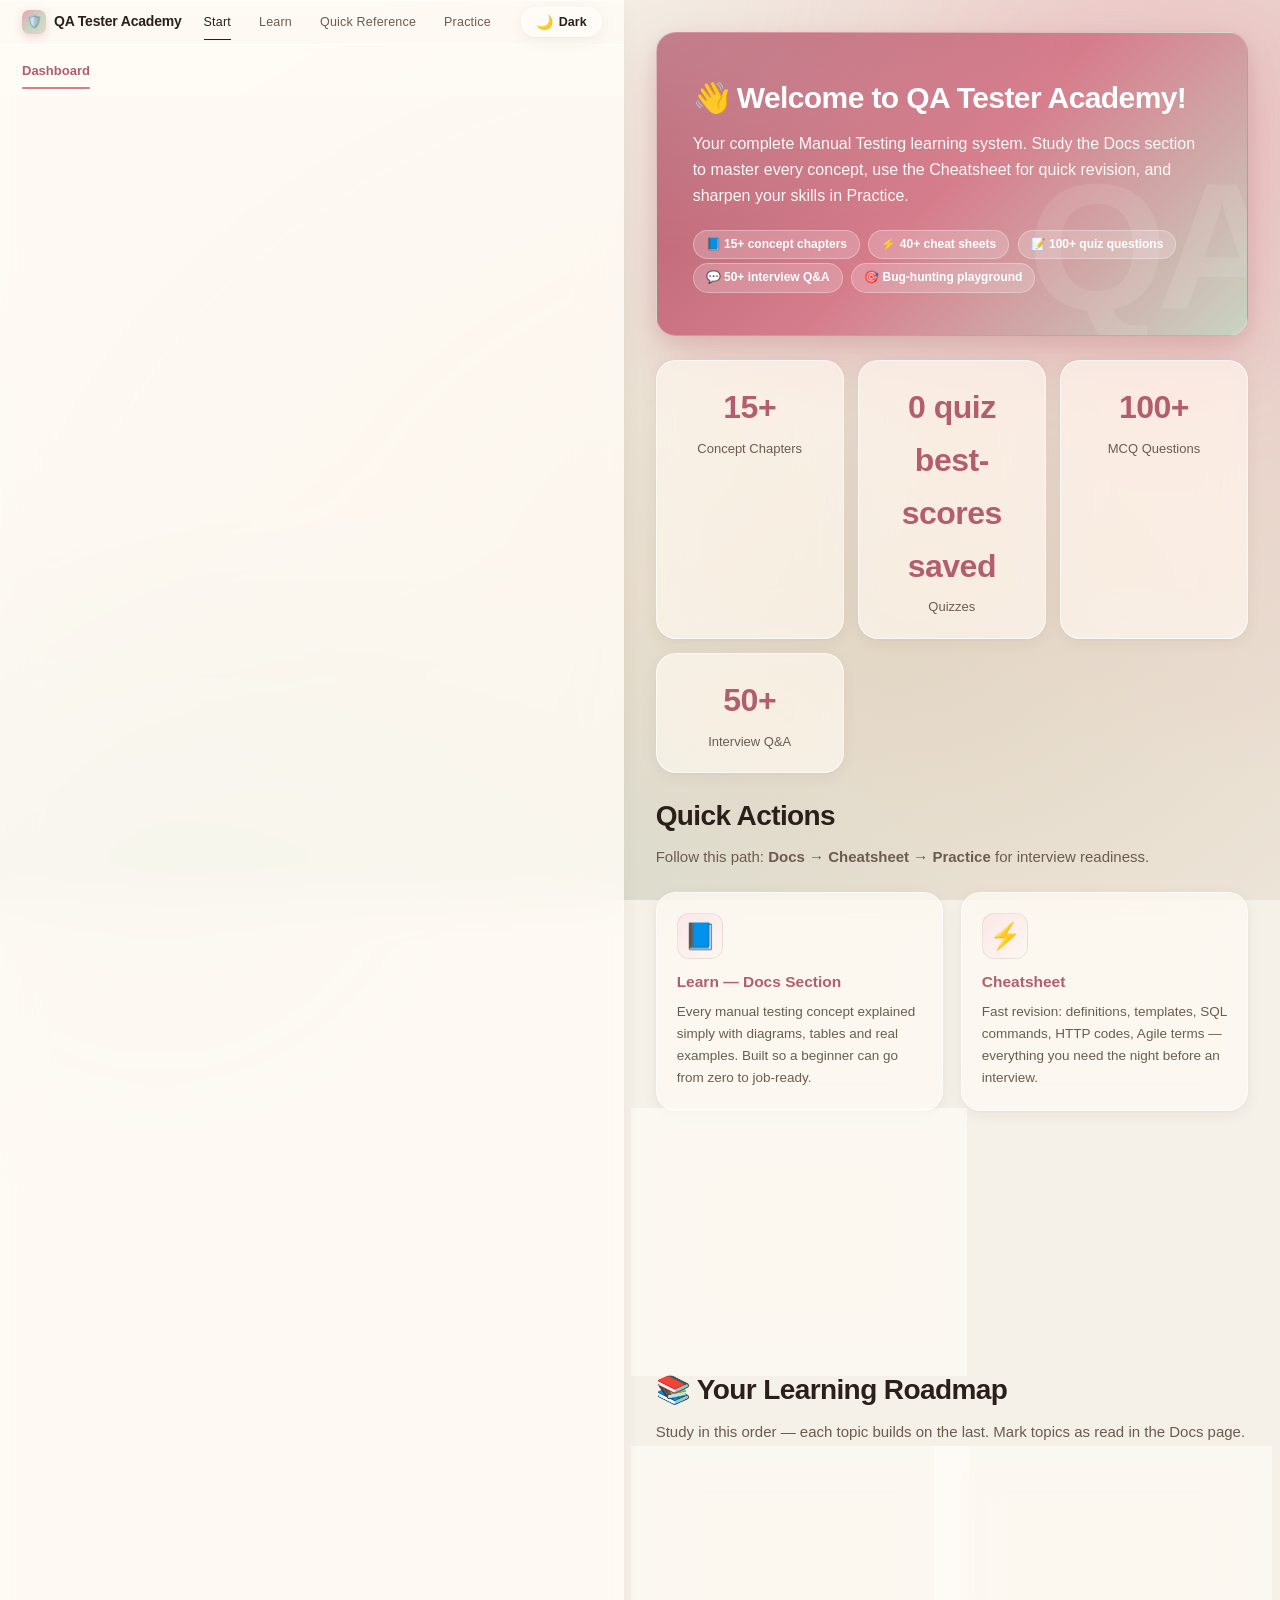
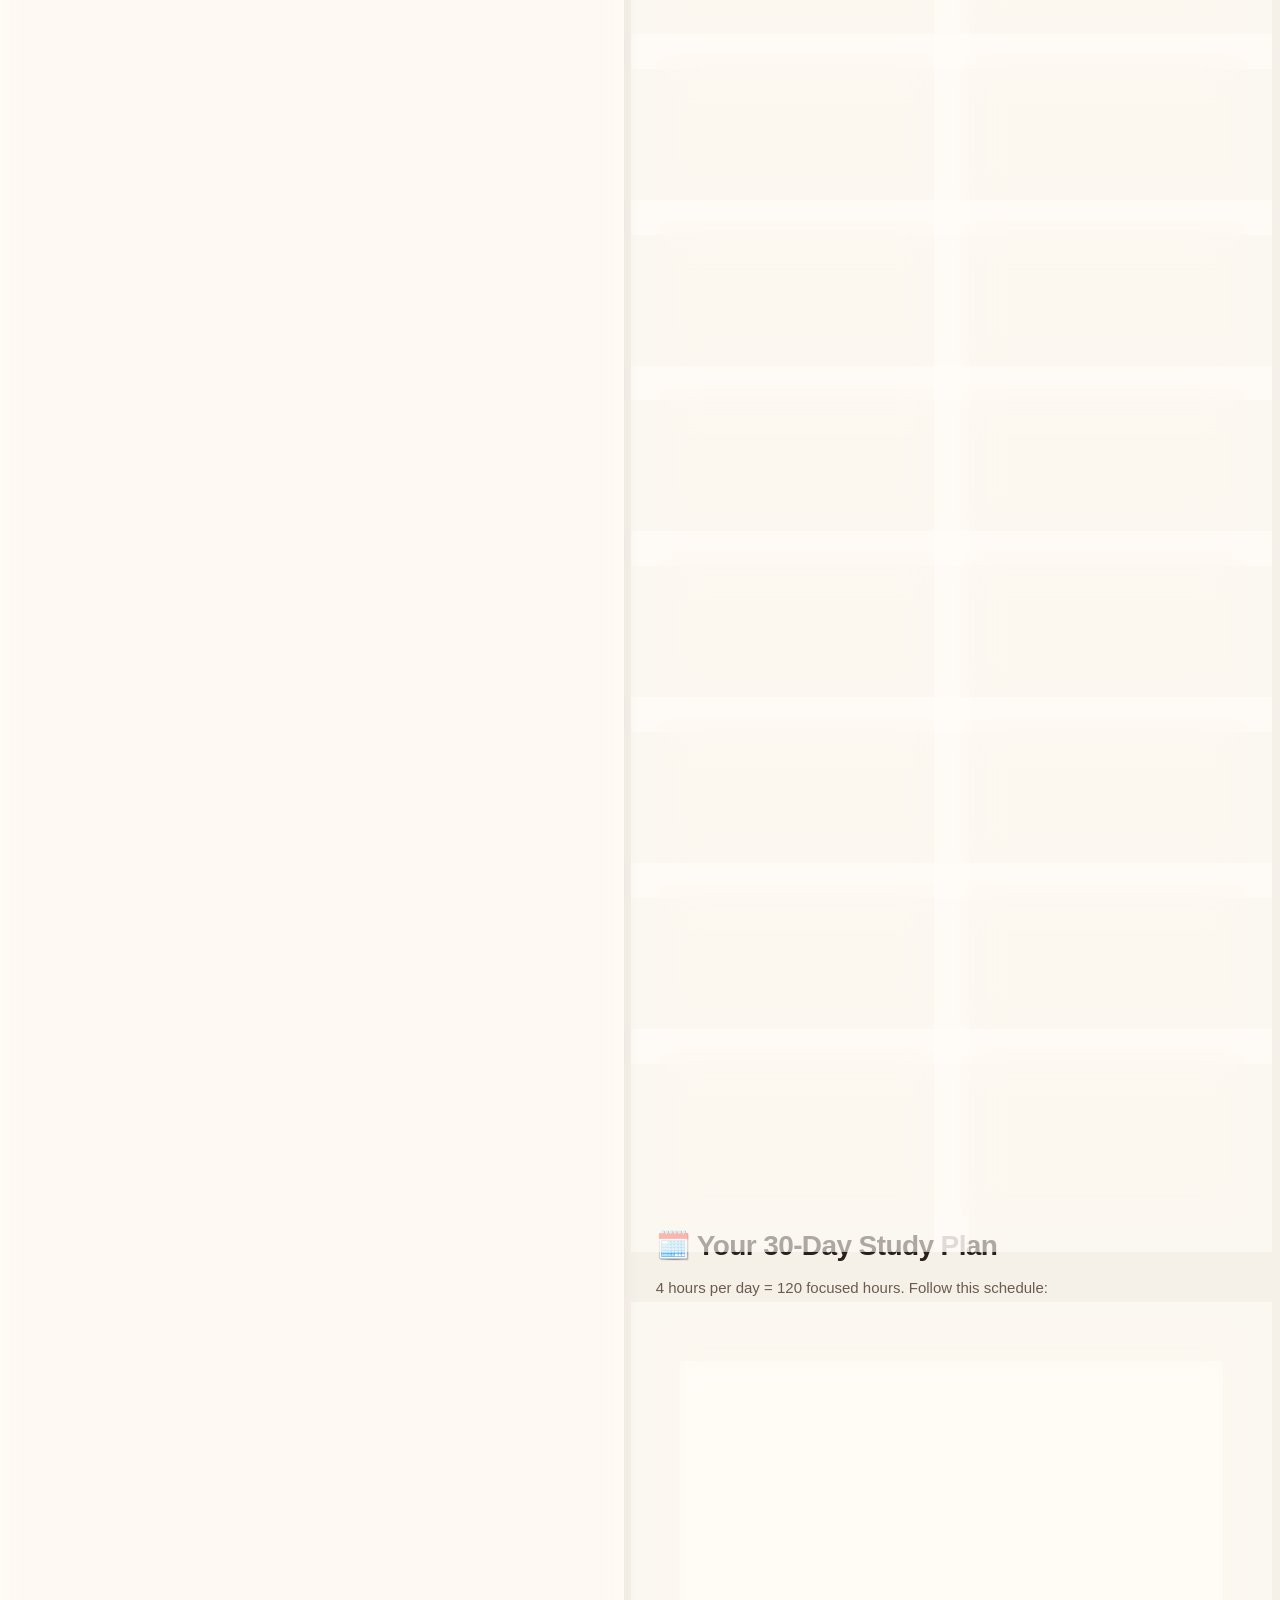
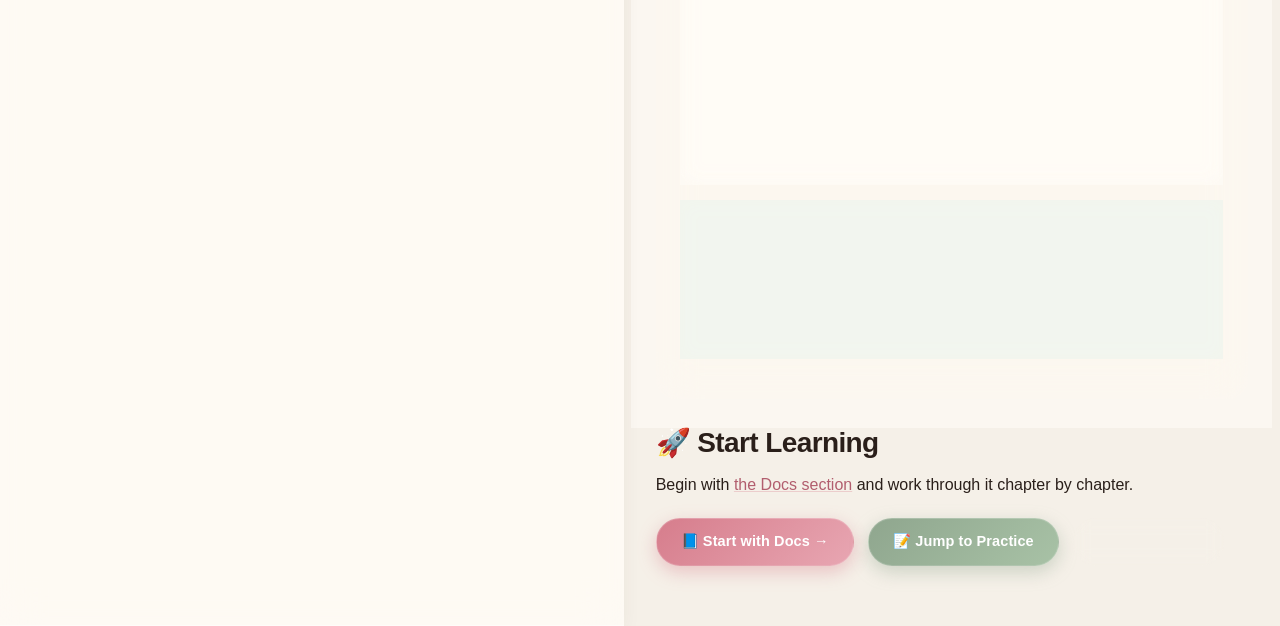
==== commit 406a65db: "Update site files" ====
--- a/index.html
+++ b/index.html
@@ -21,57 +21,33 @@
 <body>
 <div class="layout">
 
-  <!-- ============ SIDEBAR ============ -->
-  <aside class="sidebar">
-    <div class="sidebar-brand">
-      <div class="logo">🛡️</div>
-      <div>
-        <h1>QA Tester Academy</h1>
-        <small>Manual Testing Mastery</small>
+  <!-- ============ TOP NAV (Apple-style, two rows) ============ -->
+  <header class="topnav">
+    <div class="topnav-main">
+      <a class="topnav-logo" href="index.html">
+        <span class="topnav-logo-mark">🛡️</span>
+        <span class="topnav-logo-text">QA Tester Academy</span>
+      </a>
+      <button class="topnav-menu-btn" aria-label="Open menu">☰</button>
+      <nav class="topnav-sections" aria-label="Primary">
+        <a href="index.html" data-section="start" class="topnav-link active">Start</a>
+        <a href="docs.html" data-section="learn" class="topnav-link">Learn</a>
+        <a href="cheatsheet.html" data-section="reference" class="topnav-link">Quick Reference</a>
+        <a href="practice.html" data-section="practice" class="topnav-link">Practice</a>
+      </nav>
+      <div class="topnav-utils">
+        <button class="theme-toggle" id="themeToggle" title="Toggle dark / light mode" aria-label="Toggle theme">
+          <span class="ico">🌙</span><span class="label">Dark</span>
+        </button>
       </div>
     </div>
-    <nav class="sidebar-nav">
-      <div class="nav-label">Start</div>
-      <a href="index.html" class="active"><span class="ico">🏠</span> Dashboard</a>
-
-      <div class="nav-label">Learn (Docs)</div>
-      <a href="docs.html"><span class="ico">📘</span> All Concepts</a>
-      <a href="docs.html#sdlc"><span class="ico">🔄</span> SDLC &amp; Agile</a>
-      <a href="docs.html#stlc"><span class="ico">🧪</span> STLC</a>
-      <a href="docs.html#types"><span class="ico">🔬</span> Test Types</a>
-      <a href="docs.html#design"><span class="ico">✏️</span> Test Design</a>
-      <a href="docs.html#testcase"><span class="ico">📋</span> Test Cases</a>
-      <a href="docs.html#bug"><span class="ico">🐞</span> Bug Lifecycle</a>
-      <a href="docs.html#plan"><span class="ico">🗺️</span> Test Plan</a>
-      <a href="docs.html#tools"><span class="ico">🛠️</span> Tools</a>
-
-      <div class="nav-label">Quick Reference</div>
-      <a href="cheatsheet.html"><span class="ico">⚡</span> Cheatsheet</a>
-
-      <div class="nav-label">Practice</div>
-      <a href="practice.html"><span class="ico">📝</span> Quizzes</a>
-      <a href="practice.html#flashcards"><span class="ico">🃏</span> Flashcards</a>
-      <a href="practice.html#interview"><span class="ico">💬</span> Interview Q&amp;A</a>
-      <a href="practice.html#playground"><span class="ico">🎯</span> Bug Hunting</a>
+    <nav class="topnav-sub" aria-label="Section">
+      <a href="index.html" class="topnav-sub-link active">Dashboard</a>
     </nav>
-    <div class="sidebar-foot">Build by you · Learn daily · Land a QA job</div>
-  </aside>
-  <div class="overlay"></div>
+  </header>
 
   <!-- ============ MAIN ============ -->
   <div class="main">
-    <header class="topbar">
-      <button class="menu-btn">☰</button>
-      <div>
-        <div class="page-title">Dashboard</div>
-        <div class="page-crumb">Home / Welcome</div>
-      </div>
-      <div class="topbar-spacer"></div>
-      <button class="theme-toggle" id="themeToggle" title="Toggle dark / light mode" aria-label="Toggle theme">
-        <span class="ico">🌙</span><span class="label">Dark</span>
-      </button>
-    </header>
-
     <div class="content">
       <!-- HERO -->
       <section class="hero">
--- a/css/styles.css
+++ b/css/styles.css
@@ -67,7 +67,8 @@
   --t-base: .32s;
   --t-slow: .55s;
 
-  --sidebar-w: 260px;
+  --topnav-h: 44px;
+  --topnav-sub-h: 52px;
   --font: "Segoe UI", -apple-system, BlinkMacSystemFont, Roboto, Helvetica, Arial, sans-serif;
   --mono: "Cascadia Code", "Consolas", "Courier New", monospace;
 }
@@ -119,7 +120,7 @@
 /* ---------- Reset ---------- */
 * { margin: 0; padding: 0; box-sizing: border-box; }
 
-html { scroll-behavior: smooth; scroll-padding-top: 80px; }
+html { scroll-behavior: smooth; scroll-padding-top: 120px; }
 
 body {
   font-family: var(--font);
@@ -186,109 +187,91 @@
 
 .layout { display: flex; min-height: 100vh; }
 
-/* ---------- Sidebar (plum-charcoal in dark, warm ink in light) ---------- */
-.sidebar {
-  width: var(--sidebar-w);
-  background: linear-gradient(180deg,
-    rgba(42, 28, 32, 0.78) 0%,
-    rgba(58, 38, 42, 0.72) 100%);
-  -webkit-backdrop-filter: blur(var(--glass-blur)) saturate(var(--glass-saturate));
-  backdrop-filter: blur(var(--glass-blur)) saturate(var(--glass-saturate));
-  color: #F5EBE0;
-  position: fixed;
-  top: 0; left: 0; bottom: 0;
-  overflow-y: auto;
+/* ---------- Top nav (Apple-style, two rows) ---------- */
+.topnav {
+  position: sticky;
+  top: 0;
   z-index: 50;
-  transition: transform var(--t-base) var(--ease);
-  display: flex;
-  flex-direction: column;
-  border-right: 1px solid rgba(245, 235, 224, 0.10);
-  box-shadow: 6px 0 32px rgba(42, 28, 32, 0.18);
-}
-.sidebar::-webkit-scrollbar { width: 6px; }
-.sidebar::-webkit-scrollbar-thumb { background: rgba(214, 125, 140, 0.5); border-radius: 3px; }
-
-.sidebar-brand {
-  padding: 20px 18px 16px;
-  border-bottom: 1px solid rgba(245, 235, 224, 0.10);
-  display: flex;
-  align-items: center;
-  gap: 10px;
-}
-.sidebar-brand .logo {
-  width: 44px; height: 44px;
-  background: linear-gradient(135deg, #E8A6B2, #C9D4C2, #E2D6C4);
-  border-radius: 12px;
-  display: grid; place-items: center;
-  font-size: 20px;
-  flex-shrink: 0;
-  box-shadow: 0 6px 18px rgba(214, 125, 140, 0.40);
-  animation: float 6s ease-in-out infinite;
-}
-.sidebar-brand h1 { font-size: 16px; color: #fff; line-height: 1.2; }
-.sidebar-brand small { font-size: 11px; color: #E8C7C2; letter-spacing: .5px; }
-
-.sidebar-nav { padding: 12px 10px 20px; flex: 1; }
-.sidebar-nav .nav-label {
-  font-size: 10.5px; text-transform: uppercase; letter-spacing: 1.2px;
-  color: #E8C7C2; padding: 14px 10px 6px; font-weight: 700;
-}
-.sidebar-nav a {
-  display: flex; align-items: center; gap: 10px;
-  color: #EAD9CB; text-decoration: none;
-  padding: 9px 12px; border-radius: 12px;
-  font-size: 14px; margin-bottom: 2px;
-  transition: background var(--t-fast) var(--ease),
-              color var(--t-fast) var(--ease),
-              transform var(--t-fast) var(--ease);
-}
-.sidebar-nav a:hover { background: rgba(255, 255, 255, 0.08); color: #fff; transform: translateX(2px); }
-.sidebar-nav a.active {
-  background: linear-gradient(135deg, rgba(214, 125, 140, 0.95), rgba(232, 166, 178, 0.85));
-  color: #fff; font-weight: 600;
-  box-shadow: 0 6px 20px rgba(214, 125, 140, 0.40);
-}
-.sidebar-nav a .ico { font-size: 16px; width: 22px; text-align: center; }
-
-.sidebar-foot {
-  padding: 14px 18px;
-  font-size: 11.5px; color: #E8C7C2;
-  border-top: 1px solid rgba(245, 235, 224, 0.10);
-  text-align: center;
-}
-
-/* ---------- Main ---------- */
-.main { flex: 1; margin-left: var(--sidebar-w); min-width: 0; display: flex; flex-direction: column; }
-
-.topbar {
-  background: var(--card);
+  background: var(--card-strong);
   -webkit-backdrop-filter: blur(var(--glass-blur)) saturate(var(--glass-saturate));
   backdrop-filter: blur(var(--glass-blur)) saturate(var(--glass-saturate));
   border-bottom: var(--glass-border-soft);
-  padding: 0 24px;
-  height: 64px;
-  display: flex; align-items: center; gap: 14px;
-  position: sticky; top: 0; z-index: 40;
   box-shadow: 0 1px 0 rgba(255, 255, 255, 0.5) inset, 0 4px 18px rgba(74, 50, 40, 0.05);
 }
-.topbar .page-title { font-size: 17px; font-weight: 700; letter-spacing: -0.2px; }
-.topbar .page-crumb { font-size: 12.5px; color: var(--text-muted); }
-
-.menu-btn {
-  display: none;
-  background: var(--card-strong);
-  -webkit-backdrop-filter: blur(8px);
-  backdrop-filter: blur(8px);
-  border: var(--glass-border-soft);
-  border-radius: 10px;
-  padding: 6px 10px; font-size: 18px; cursor: pointer;
+
+.topnav-main {
+  height: var(--topnav-h);
+  padding: 0 22px;
+  display: flex;
+  align-items: center;
+  gap: 22px;
+  max-width: 1200px;
+  margin: 0 auto;
+}
+
+.topnav-logo {
+  display: inline-flex;
+  align-items: center;
+  gap: 8px;
+  text-decoration: none;
   color: var(--text);
-  transition: background var(--t-fast) var(--ease), transform var(--t-fast) var(--ease);
-}
-.menu-btn:hover { background: var(--card-strong); transform: scale(1.05); }
-
-/* Theme toggle (top-right) */
-.topbar-spacer { flex: 1; }
+  font-size: 14px;
+  font-weight: 600;
+  letter-spacing: -0.2px;
+  flex-shrink: 0;
+}
+.topnav-logo-mark {
+  width: 24px; height: 24px;
+  display: grid; place-items: center;
+  background: linear-gradient(135deg, #E8A6B2, #C9D4C2, #E2D6C4);
+  border-radius: 7px;
+  font-size: 13px;
+  box-shadow: 0 3px 10px rgba(214, 125, 140, 0.30);
+}
+.topnav-logo-text { white-space: nowrap; }
+
+.topnav-sections {
+  display: flex;
+  align-items: center;
+  gap: 28px;
+  flex: 1;
+  justify-content: flex-end;
+  margin-right: 8px;
+}
+.topnav-link {
+  position: relative;
+  color: var(--text-muted);
+  text-decoration: none;
+  font-size: 12.5px;
+  font-weight: 500;
+  letter-spacing: 0.2px;
+  padding: 6px 0;
+  white-space: nowrap;
+  transition: color var(--t-fast) var(--ease);
+}
+.topnav-link::after {
+  content: "";
+  position: absolute;
+  left: 0; right: 0; bottom: -2px;
+  height: 1px;
+  background: var(--text);
+  transform: scaleX(0);
+  transform-origin: center;
+  transition: transform var(--t-fast) var(--ease);
+}
+.topnav-link:hover { color: var(--text); }
+.topnav-link:hover::after { transform: scaleX(1); }
+.topnav-link.active { color: var(--text); }
+.topnav-link.active::after { transform: scaleX(1); }
+
+.topnav-utils {
+  display: inline-flex;
+  align-items: center;
+  gap: 8px;
+  margin-left: auto;
+}
+.topnav-utils .theme-toggle { margin: 0; }
+
 .theme-toggle {
   background: var(--card-strong);
   -webkit-backdrop-filter: blur(8px);
@@ -308,18 +291,67 @@
 .theme-toggle:active { transform: translateY(0); }
 .theme-toggle .label { font-size: 12.5px; }
 
+/* Row 2 — sub-nav */
+.topnav-sub {
+  height: var(--topnav-sub-h);
+  padding: 0 22px;
+  display: flex;
+  align-items: center;
+  gap: 22px;
+  max-width: 1200px;
+  margin: 0 auto;
+  border-top: var(--glass-border-soft);
+  background: var(--bg-soft);
+  overflow-x: auto;
+  -webkit-overflow-scrolling: touch;
+  scrollbar-width: none;
+}
+.topnav-sub::-webkit-scrollbar { display: none; }
+
+.topnav-sub-link {
+  position: relative;
+  color: var(--text-muted);
+  text-decoration: none;
+  font-size: 13px;
+  font-weight: 500;
+  padding: 8px 0;
+  white-space: nowrap;
+  transition: color var(--t-fast) var(--ease);
+}
+.topnav-sub-link::after {
+  content: "";
+  position: absolute;
+  left: 0; right: 0; bottom: 0;
+  height: 2px;
+  background: var(--primary);
+  border-radius: 2px;
+  transform: scaleX(0);
+  transform-origin: center;
+  transition: transform var(--t-fast) var(--ease);
+}
+.topnav-sub-link:hover { color: var(--text); }
+.topnav-sub-link:hover::after { transform: scaleX(0.6); }
+.topnav-sub-link.active { color: var(--primary-dark); font-weight: 600; }
+.topnav-sub-link.active::after { transform: scaleX(1); }
+
+/* Mobile menu button (hidden on desktop) */
+.topnav-menu-btn {
+  display: none;
+  background: transparent;
+  border: var(--glass-border-soft);
+  border-radius: 10px;
+  padding: 4px 10px;
+  font-size: 16px;
+  cursor: pointer;
+  color: var(--text);
+  transition: background var(--t-fast) var(--ease);
+}
+.topnav-menu-btn:hover { background: var(--card-strong); }
+
+/* ---------- Main ---------- */
+.main { flex: 1; min-width: 0; display: flex; flex-direction: column; }
+
 .content { padding: 32px 32px 60px; max-width: 1100px; width: 100%; margin: 0 auto; }
-
-/* ---------- Overlay (mobile) ---------- */
-.overlay {
-  display: none; position: fixed; inset: 0;
-  background: rgba(42, 31, 26, 0.45);
-  -webkit-backdrop-filter: blur(4px);
-  backdrop-filter: blur(4px);
-  z-index: 45;
-  transition: opacity var(--t-base) var(--ease);
-}
-.overlay.show { display: block; }
 
 /* ---------- Typography ---------- */
 h2.sec-title {
@@ -366,7 +398,7 @@
   padding: 30px;
   box-shadow: var(--shadow);
   margin-bottom: 24px;
-  scroll-margin-top: 80px;
+  scroll-margin-top: 120px;
   animation: rise var(--t-slow) var(--ease-out) both;
   transition: transform var(--t-base) var(--ease), box-shadow var(--t-base) var(--ease);
 }
@@ -877,7 +909,7 @@
   box-shadow: 0 6px 18px rgba(214, 125, 140, 0.40);
   transform: translateY(-1px);
 }
-.tab-panel { display: none; padding: 20px 0; scroll-margin-top: 76px; animation: fadeIn var(--t-base) var(--ease); }
+.tab-panel { display: none; padding: 20px 0; scroll-margin-top: 120px; animation: fadeIn var(--t-base) var(--ease); }
 .tab-panel.active { display: block; }
 
 /* ---------- Misc ---------- */
@@ -941,10 +973,35 @@
 
 /* ---------- Responsive ---------- */
 @media (max-width: 900px) {
-  .sidebar { transform: translateX(-100%); }
-  .sidebar.open { transform: translateX(0); box-shadow: 6px 0 32px rgba(42, 28, 32, 0.20); }
-  .main { margin-left: 0; }
-  .menu-btn { display: block; }
+  .topnav-main { padding: 0 14px; gap: 10px; }
+  .topnav-logo-text { display: none; }
+  .topnav-sections {
+    display: none;
+    position: absolute;
+    top: var(--topnav-h);
+    left: 0; right: 0;
+    flex-direction: column;
+    align-items: stretch;
+    gap: 0;
+    background: var(--card-strong);
+    -webkit-backdrop-filter: blur(var(--glass-blur)) saturate(var(--glass-saturate));
+    backdrop-filter: blur(var(--glass-blur)) saturate(var(--glass-saturate));
+    border-bottom: var(--glass-border-soft);
+    padding: 8px 0;
+    margin: 0;
+    z-index: 49;
+  }
+  .topnav-sections.open { display: flex; }
+  .topnav-sections .topnav-link {
+    padding: 12px 22px;
+    font-size: 14px;
+  }
+  .topnav-sections .topnav-link::after { display: none; }
+  .topnav-menu-btn { display: inline-block; order: 2; }
+  .topnav-logo { order: 1; }
+  .topnav-utils { order: 3; margin-left: auto; }
+  .topnav-sub { padding: 0 14px; gap: 16px; }
+  .topnav-sub-link { font-size: 12.5px; }
   .content { padding: 20px 16px 50px; }
   .hero { padding: 28px 24px; }
   .hero h2 { font-size: 22px; }
@@ -954,8 +1011,7 @@
 }
 
 @media print {
-  .sidebar, .topbar, .menu-btn, .btn, body::before, body::after { display: none !important; }
-  .main { margin: 0; }
+  .topnav, .btn, body::before, body::after { display: none !important; }
   body { background: #fff; }
   .card, .doc-section, .cs-card { box-shadow: none; backdrop-filter: none; background: #fff; }
 }
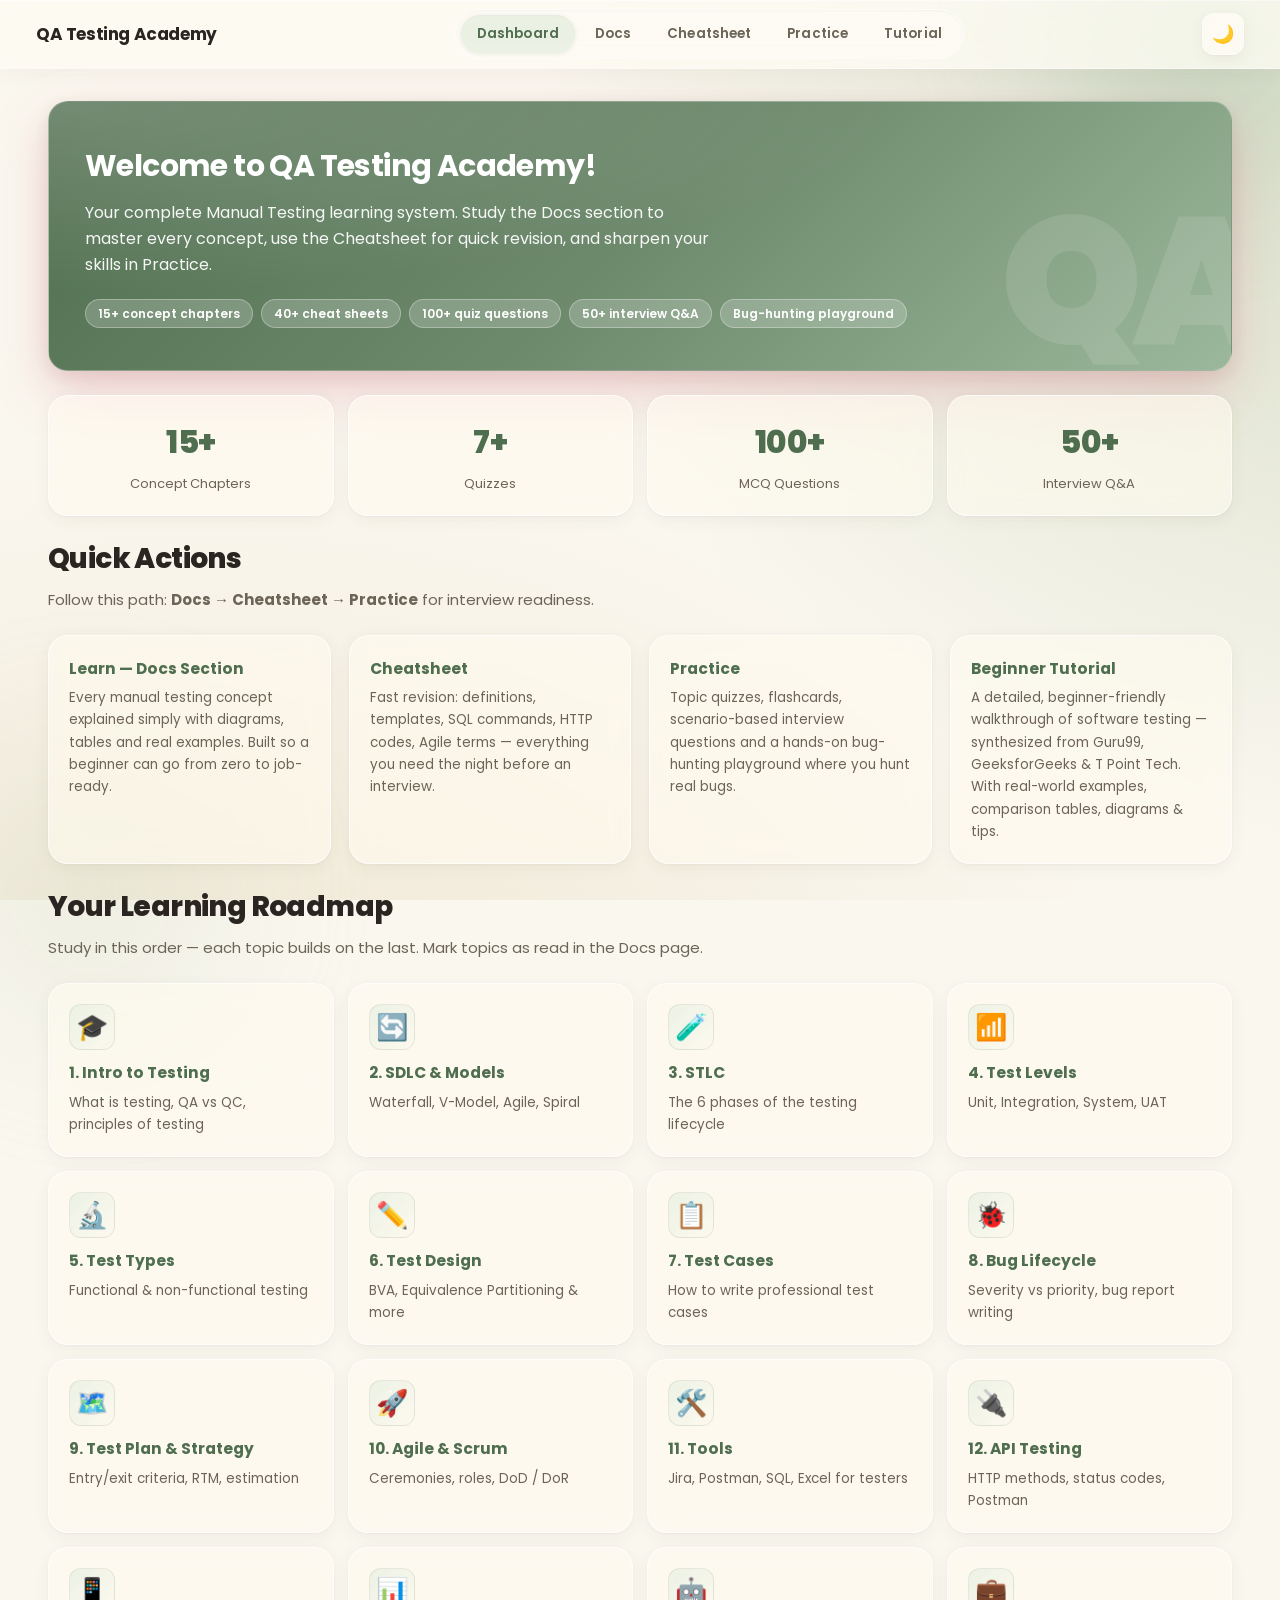
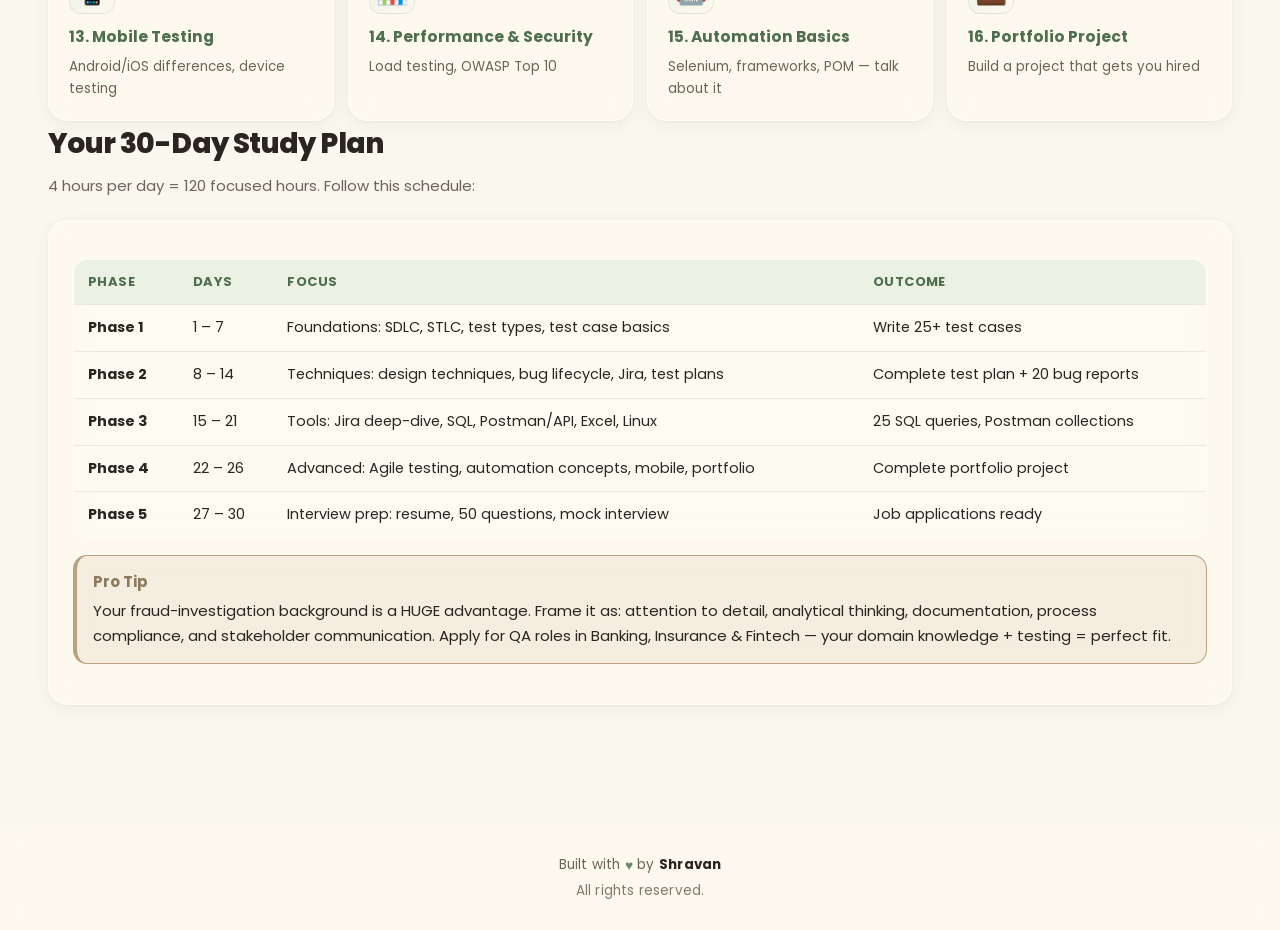
==== commit 85654a6c: "Add tutorial html" ====
--- a/index.html
+++ b/index.html
@@ -1,152 +1,324 @@
-<!DOCTYPE html>
+<!doctype html>
 <html lang="en">
-<head>
-  <meta charset="UTF-8">
-  <meta name="viewport" content="width=device-width, initial-scale=1.0">
-  <title>QA Tester Academy — Dashboard</title>
-  <link rel="stylesheet" href="css/styles.css">
-  <script>
-    // Apply saved theme before paint to avoid flash
-    (function () {
-      try {
-        var t = localStorage.getItem("qat_theme_v1");
-        if (!t) {
-          t = window.matchMedia && window.matchMedia("(prefers-color-scheme: dark)").matches ? "dark" : "light";
-        }
-        document.documentElement.setAttribute("data-theme", t);
-      } catch (e) {}
-    })();
-  </script>
-</head>
-<body>
-<div class="layout">
-
-  <!-- ============ TOP NAV (Apple-style, two rows) ============ -->
-  <header class="topnav">
-    <div class="topnav-main">
-      <a class="topnav-logo" href="index.html">
-        <span class="topnav-logo-mark">🛡️</span>
-        <span class="topnav-logo-text">QA Tester Academy</span>
-      </a>
-      <button class="topnav-menu-btn" aria-label="Open menu">☰</button>
-      <nav class="topnav-sections" aria-label="Primary">
-        <a href="index.html" data-section="start" class="topnav-link active">Start</a>
-        <a href="docs.html" data-section="learn" class="topnav-link">Learn</a>
-        <a href="cheatsheet.html" data-section="reference" class="topnav-link">Quick Reference</a>
-        <a href="practice.html" data-section="practice" class="topnav-link">Practice</a>
-      </nav>
-      <div class="topnav-utils">
-        <button class="theme-toggle" id="themeToggle" title="Toggle dark / light mode" aria-label="Toggle theme">
-          <span class="ico">🌙</span><span class="label">Dark</span>
-        </button>
+  <head>
+    <meta charset="UTF-8" />
+    <meta name="viewport" content="width=device-width, initial-scale=1.0" />
+    <title>QA Testing Academy — Dashboard</title>
+    <link rel="preconnect" href="https://fonts.googleapis.com" />
+    <link rel="preconnect" href="https://fonts.gstatic.com" crossorigin />
+    <link
+      rel="stylesheet"
+      href="https://fonts.googleapis.com/css2?family=Poppins:wght@300;400;500;600;700&display=swap"
+    />
+    <link rel="stylesheet" href="css/styles.css" />
+    <script>
+      // Apply saved theme before paint to avoid flash
+      (function () {
+        try {
+          var t = localStorage.getItem("qat_theme_v1");
+          if (!t) {
+            t =
+              window.matchMedia &&
+              window.matchMedia("(prefers-color-scheme: dark)").matches
+                ? "dark"
+                : "light";
+          }
+          document.documentElement.setAttribute("data-theme", t);
+        } catch (e) {}
+      })();
+    </script>
+  </head>
+  <body>
+    <div class="layout">
+      <!-- ============ TOP NAV ============ -->
+      <header class="topnav">
+        <div class="topnav-main">
+          <a class="topnav-logo" href="index.html">
+            <span class="topnav-logo-text">QA Testing Academy</span>
+          </a>
+          <button class="topnav-menu-btn" aria-label="Open menu">☰</button>
+          <nav class="topnav-sections" aria-label="Primary">
+            <a href="index.html" class="topnav-link active"
+              >Dashboard</a
+            >
+            <a href="docs.html" class="topnav-link"
+              >Docs</a
+            >
+            <a
+              href="cheatsheet.html"
+              class="topnav-link"
+              >Cheatsheet</a
+            >
+            <a href="practice.html" class="topnav-link"
+              >Practice</a
+            >
+            <a href="tutorial.html" class="topnav-link"
+              >Tutorial</a
+            >
+          </nav>
+          <div class="topnav-utils">
+            <button
+              class="theme-toggle"
+              id="themeToggle"
+              title="Toggle dark / light mode"
+              aria-label="Toggle theme"
+            >
+              <span class="ico">🌙</span><span class="label">Dark</span>
+            </button>
+          </div>
+        </div>
+      </header>
+
+      <!-- ============ MAIN ============ -->
+      <div class="main">
+        <div class="content">
+          <!-- HERO -->
+          <section class="hero">
+            <h2>Welcome to QA Testing Academy!</h2>
+            <p>
+              Your complete Manual Testing learning system. Study the Docs
+              section to master every concept, use the Cheatsheet for quick
+              revision, and sharpen your skills in Practice.
+            </p>
+            <div class="hero-chips">
+              <span class="chip primary">15+ concept chapters</span>
+              <span class="chip teal">40+ cheat sheets</span>
+              <span class="chip pass">100+ quiz questions</span>
+              <span class="chip info">50+ interview Q&amp;A</span>
+              <span class="chip warn">Bug-hunting playground</span>
+            </div>
+          </section>
+
+          <!-- STATS -->
+          <div class="stats">
+            <div class="stat">
+              <div class="val" id="statTopics">15+</div>
+              <div class="lbl">Concept Chapters</div>
+            </div>
+            <div class="stat">
+              <div class="val" id="statQuizzes">7+</div>
+              <div class="lbl">Quizzes</div>
+            </div>
+            <div class="stat">
+              <div class="val">100+</div>
+              <div class="lbl">MCQ Questions</div>
+            </div>
+            <div class="stat">
+              <div class="val">50+</div>
+              <div class="lbl">Interview Q&amp;A</div>
+            </div>
+          </div>
+
+          <!-- QUICK ACTIONS -->
+          <h2 class="sec-title">Quick Actions</h2>
+          <p class="sec-sub">
+            Follow this path: <b>Docs → Cheatsheet → Practice</b> for interview
+            readiness.
+          </p>
+
+          <div class="card-grid">
+            <a class="topic-card" href="docs.html">
+              <h4>Learn — Docs Section</h4>
+              <p>
+                Every manual testing concept explained simply with diagrams,
+                tables and real examples. Built so a beginner can go from zero
+                to job-ready.
+              </p>
+            </a>
+            <a class="topic-card" href="cheatsheet.html">
+              <h4>Cheatsheet</h4>
+              <p>
+                Fast revision: definitions, templates, SQL commands, HTTP codes,
+                Agile terms — everything you need the night before an interview.
+              </p>
+            </a>
+            <a class="topic-card" href="practice.html">
+              <h4>Practice</h4>
+              <p>
+                Topic quizzes, flashcards, scenario-based interview questions
+                and a hands-on bug-hunting playground where you hunt real bugs.
+              </p>
+            </a>
+            <a class="topic-card" href="tutorial.html">
+              <h4>Beginner Tutorial</h4>
+              <p>
+                A detailed, beginner-friendly walkthrough of software testing —
+                synthesized from Guru99, GeeksforGeeks &amp; T Point Tech. With
+                real-world examples, comparison tables, diagrams &amp; tips.
+              </p>
+            </a>
+          </div>
+
+          <!-- DOCS ROADMAP -->
+          <h2 class="sec-title">Your Learning Roadmap</h2>
+          <p class="sec-sub">
+            Study in this order — each topic builds on the last. Mark topics as
+            read in the Docs page.
+          </p>
+
+          <div class="topic-grid">
+            <a class="topic-card" href="docs.html#intro"
+              ><div class="ico">🎓</div>
+              <h4>1. Intro to Testing</h4>
+              <p>What is testing, QA vs QC, principles of testing</p></a
+            >
+            <a class="topic-card" href="docs.html#sdlc"
+              ><div class="ico">🔄</div>
+              <h4>2. SDLC &amp; Models</h4>
+              <p>Waterfall, V-Model, Agile, Spiral</p></a
+            >
+            <a class="topic-card" href="docs.html#stlc"
+              ><div class="ico">🧪</div>
+              <h4>3. STLC</h4>
+              <p>The 6 phases of the testing lifecycle</p></a
+            >
+            <a class="topic-card" href="docs.html#levels"
+              ><div class="ico">📶</div>
+              <h4>4. Test Levels</h4>
+              <p>Unit, Integration, System, UAT</p></a
+            >
+            <a class="topic-card" href="docs.html#types"
+              ><div class="ico">🔬</div>
+              <h4>5. Test Types</h4>
+              <p>Functional &amp; non-functional testing</p></a
+            >
+            <a class="topic-card" href="docs.html#design"
+              ><div class="ico">✏️</div>
+              <h4>6. Test Design</h4>
+              <p>BVA, Equivalence Partitioning &amp; more</p></a
+            >
+            <a class="topic-card" href="docs.html#testcase"
+              ><div class="ico">📋</div>
+              <h4>7. Test Cases</h4>
+              <p>How to write professional test cases</p></a
+            >
+            <a class="topic-card" href="docs.html#bug"
+              ><div class="ico">🐞</div>
+              <h4>8. Bug Lifecycle</h4>
+              <p>Severity vs priority, bug report writing</p></a
+            >
+            <a class="topic-card" href="docs.html#plan"
+              ><div class="ico">🗺️</div>
+              <h4>9. Test Plan &amp; Strategy</h4>
+              <p>Entry/exit criteria, RTM, estimation</p></a
+            >
+            <a class="topic-card" href="docs.html#agile"
+              ><div class="ico">🚀</div>
+              <h4>10. Agile &amp; Scrum</h4>
+              <p>Ceremonies, roles, DoD / DoR</p></a
+            >
+            <a class="topic-card" href="docs.html#tools"
+              ><div class="ico">🛠️</div>
+              <h4>11. Tools</h4>
+              <p>Jira, Postman, SQL, Excel for testers</p></a
+            >
+            <a class="topic-card" href="docs.html#api"
+              ><div class="ico">🔌</div>
+              <h4>12. API Testing</h4>
+              <p>HTTP methods, status codes, Postman</p></a
+            >
+            <a class="topic-card" href="docs.html#mobile"
+              ><div class="ico">📱</div>
+              <h4>13. Mobile Testing</h4>
+              <p>Android/iOS differences, device testing</p></a
+            >
+            <a class="topic-card" href="docs.html#nonfunc"
+              ><div class="ico">📊</div>
+              <h4>14. Performance &amp; Security</h4>
+              <p>Load testing, OWASP Top 10</p></a
+            >
+            <a class="topic-card" href="docs.html#automation"
+              ><div class="ico">🤖</div>
+              <h4>15. Automation Basics</h4>
+              <p>Selenium, frameworks, POM — talk about it</p></a
+            >
+            <a class="topic-card" href="docs.html#portfolio"
+              ><div class="ico">💼</div>
+              <h4>16. Portfolio Project</h4>
+              <p>Build a project that gets you hired</p></a
+            >
+          </div>
+
+          <!-- DAILY SCHEDULE -->
+          <h2 class="sec-title">Your 30-Day Study Plan</h2>
+          <p class="sec-sub">
+            4 hours per day = 120 focused hours. Follow this schedule:
+          </p>
+          <div class="card">
+            <div class="table-wrap">
+              <table>
+                <thead>
+                  <tr>
+                    <th>Phase</th>
+                    <th>Days</th>
+                    <th>Focus</th>
+                    <th>Outcome</th>
+                  </tr>
+                </thead>
+                <tbody>
+                  <tr>
+                    <td><b>Phase 1</b></td>
+                    <td>1 – 7</td>
+                    <td>
+                      Foundations: SDLC, STLC, test types, test case basics
+                    </td>
+                    <td>Write 25+ test cases</td>
+                  </tr>
+                  <tr>
+                    <td><b>Phase 2</b></td>
+                    <td>8 – 14</td>
+                    <td>
+                      Techniques: design techniques, bug lifecycle, Jira, test
+                      plans
+                    </td>
+                    <td>Complete test plan + 20 bug reports</td>
+                  </tr>
+                  <tr>
+                    <td><b>Phase 3</b></td>
+                    <td>15 – 21</td>
+                    <td>
+                      Tools: Jira deep-dive, SQL, Postman/API, Excel, Linux
+                    </td>
+                    <td>25 SQL queries, Postman collections</td>
+                  </tr>
+                  <tr>
+                    <td><b>Phase 4</b></td>
+                    <td>22 – 26</td>
+                    <td>
+                      Advanced: Agile testing, automation concepts, mobile,
+                      portfolio
+                    </td>
+                    <td>Complete portfolio project</td>
+                  </tr>
+                  <tr>
+                    <td><b>Phase 5</b></td>
+                    <td>27 – 30</td>
+                    <td>
+                      Interview prep: resume, 50 questions, mock interview
+                    </td>
+                    <td>Job applications ready</td>
+                  </tr>
+                </tbody>
+              </table>
+            </div>
+            <div class="callout tip">
+              <b>Pro Tip</b>Your fraud-investigation background is a HUGE
+              advantage. Frame it as: attention to detail, analytical thinking,
+              documentation, process compliance, and stakeholder communication.
+              Apply for QA roles in Banking, Insurance &amp; Fintech — your
+              domain knowledge + testing = perfect fit.
+            </div>
+          </div>
+        </div>
       </div>
+
+      <!-- ============ FOOTER ============ -->
+      <footer class="footer">
+        Built with <span class="heart">♥</span> by <span class="author">Shravan</span>
+        <div class="rights">All rights reserved.</div>
+      </footer>
     </div>
-    <nav class="topnav-sub" aria-label="Section">
-      <a href="index.html" class="topnav-sub-link active">Dashboard</a>
-    </nav>
-  </header>
-
-  <!-- ============ MAIN ============ -->
-  <div class="main">
-    <div class="content">
-      <!-- HERO -->
-      <section class="hero">
-        <h2>👋 Welcome to QA Tester Academy!</h2>
-        <p>Your complete Manual Testing learning system. Study the Docs section to master every concept,
-           use the Cheatsheet for quick revision, and sharpen your skills in Practice.</p>
-        <div class="hero-chips">
-          <span class="chip primary">📘 15+ concept chapters</span>
-          <span class="chip teal">⚡ 40+ cheat sheets</span>
-          <span class="chip pass">📝 100+ quiz questions</span>
-          <span class="chip info">💬 50+ interview Q&amp;A</span>
-          <span class="chip warn">🎯 Bug-hunting playground</span>
-        </div>
-      </section>
-
-      <!-- STATS -->
-      <div class="stats">
-        <div class="stat"><div class="val" id="statTopics">15+</div><div class="lbl">Concept Chapters</div></div>
-        <div class="stat"><div class="val" id="statQuizzes">—</div><div class="lbl">Quizzes</div></div>
-        <div class="stat"><div class="val">100+</div><div class="lbl">MCQ Questions</div></div>
-        <div class="stat"><div class="val">50+</div><div class="lbl">Interview Q&amp;A</div></div>
-      </div>
-
-      <!-- QUICK ACTIONS -->
-      <h2 class="sec-title">Quick Actions</h2>
-      <p class="sec-sub">Follow this path: <b>Docs → Cheatsheet → Practice</b> for interview readiness.</p>
-
-      <div class="card-grid">
-        <a class="topic-card" href="docs.html">
-          <div class="ico">📘</div>
-          <h4>Learn — Docs Section</h4>
-          <p>Every manual testing concept explained simply with diagrams, tables and real examples.
-             Built so a beginner can go from zero to job-ready.</p>
-        </a>
-        <a class="topic-card" href="cheatsheet.html">
-          <div class="ico">⚡</div>
-          <h4>Cheatsheet</h4>
-          <p>Fast revision: definitions, templates, SQL commands, HTTP codes, Agile terms — everything
-             you need the night before an interview.</p>
-        </a>
-        <a class="topic-card" href="practice.html">
-          <div class="ico">📝</div>
-          <h4>Practice</h4>
-          <p>Topic quizzes, flashcards, scenario-based interview questions and a hands-on
-             bug-hunting playground where you hunt real bugs.</p>
-        </a>
-      </div>
-
-      <!-- DOCS ROADMAP -->
-      <h2 class="sec-title">📚 Your Learning Roadmap</h2>
-      <p class="sec-sub">Study in this order — each topic builds on the last. Mark topics as read in the Docs page.</p>
-
-      <div class="topic-grid">
-        <a class="topic-card" href="docs.html#intro"><div class="ico">🎓</div><h4>1. Intro to Testing</h4><p>What is testing, QA vs QC, principles of testing</p></a>
-        <a class="topic-card" href="docs.html#sdlc"><div class="ico">🔄</div><h4>2. SDLC &amp; Models</h4><p>Waterfall, V-Model, Agile, Spiral</p></a>
-        <a class="topic-card" href="docs.html#stlc"><div class="ico">🧪</div><h4>3. STLC</h4><p>The 6 phases of the testing lifecycle</p></a>
-        <a class="topic-card" href="docs.html#levels"><div class="ico">📶</div><h4>4. Test Levels</h4><p>Unit, Integration, System, UAT</p></a>
-        <a class="topic-card" href="docs.html#types"><div class="ico">🔬</div><h4>5. Test Types</h4><p>Functional &amp; non-functional testing</p></a>
-        <a class="topic-card" href="docs.html#design"><div class="ico">✏️</div><h4>6. Test Design</h4><p>BVA, Equivalence Partitioning &amp; more</p></a>
-        <a class="topic-card" href="docs.html#testcase"><div class="ico">📋</div><h4>7. Test Cases</h4><p>How to write professional test cases</p></a>
-        <a class="topic-card" href="docs.html#bug"><div class="ico">🐞</div><h4>8. Bug Lifecycle</h4><p>Severity vs priority, bug report writing</p></a>
-        <a class="topic-card" href="docs.html#plan"><div class="ico">🗺️</div><h4>9. Test Plan &amp; Strategy</h4><p>Entry/exit criteria, RTM, estimation</p></a>
-        <a class="topic-card" href="docs.html#agile"><div class="ico">🚀</div><h4>10. Agile &amp; Scrum</h4><p>Ceremonies, roles, DoD / DoR</p></a>
-        <a class="topic-card" href="docs.html#tools"><div class="ico">🛠️</div><h4>11. Tools</h4><p>Jira, Postman, SQL, Excel for testers</p></a>
-        <a class="topic-card" href="docs.html#api"><div class="ico">🔌</div><h4>12. API Testing</h4><p>HTTP methods, status codes, Postman</p></a>
-        <a class="topic-card" href="docs.html#mobile"><div class="ico">📱</div><h4>13. Mobile Testing</h4><p>Android/iOS differences, device testing</p></a>
-        <a class="topic-card" href="docs.html#nonfunc"><div class="ico">📊</div><h4>14. Performance &amp; Security</h4><p>Load testing, OWASP Top 10</p></a>
-        <a class="topic-card" href="docs.html#automation"><div class="ico">🤖</div><h4>15. Automation Basics</h4><p>Selenium, frameworks, POM — talk about it</p></a>
-        <a class="topic-card" href="docs.html#portfolio"><div class="ico">💼</div><h4>16. Portfolio Project</h4><p>Build a project that gets you hired</p></a>
-      </div>
-
-      <!-- DAILY SCHEDULE -->
-      <h2 class="sec-title">🗓️ Your 30-Day Study Plan</h2>
-      <p class="sec-sub">4 hours per day = 120 focused hours. Follow this schedule:</p>
-      <div class="card">
-        <div class="table-wrap">
-          <table>
-            <thead><tr><th>Phase</th><th>Days</th><th>Focus</th><th>Outcome</th></tr></thead>
-            <tbody>
-              <tr><td><b>Phase 1</b></td><td>1 – 7</td><td>Foundations: SDLC, STLC, test types, test case basics</td><td>Write 25+ test cases</td></tr>
-              <tr><td><b>Phase 2</b></td><td>8 – 14</td><td>Techniques: design techniques, bug lifecycle, Jira, test plans</td><td>Complete test plan + 20 bug reports</td></tr>
-              <tr><td><b>Phase 3</b></td><td>15 – 21</td><td>Tools: Jira deep-dive, SQL, Postman/API, Excel, Linux</td><td>25 SQL queries, Postman collections</td></tr>
-              <tr><td><b>Phase 4</b></td><td>22 – 26</td><td>Advanced: Agile testing, automation concepts, mobile, portfolio</td><td>Complete portfolio project</td></tr>
-              <tr><td><b>Phase 5</b></td><td>27 – 30</td><td>Interview prep: resume, 50 questions, mock interview</td><td>Job applications ready</td></tr>
-            </tbody>
-          </table>
-        </div>
-        <div class="callout tip"><b>💡 Pro Tip</b>Your fraud-investigation background is a HUGE advantage. Frame it as: attention to detail, analytical thinking, documentation, process compliance, and stakeholder communication. Apply for QA roles in Banking, Insurance &amp; Fintech — your domain knowledge + testing = perfect fit.</div>
-      </div>
-
-      <h2 class="sec-title">🚀 Start Learning</h2>
-      <p style="margin-bottom:20px;">Begin with <a href="docs.html">the Docs section</a> and work through it chapter by chapter.</p>
-      <a class="btn" href="docs.html">📘 Start with Docs →</a>
-      <a class="btn secondary" href="practice.html" style="margin-left:10px;">📝 Jump to Practice</a>
-      <a class="btn ghost" href="cheatsheet.html" style="margin-left:10px;">⚡ Cheatsheet</a>
-    </div>
-  </div>
-</div>
-
-<script src="js/script.js"></script>
-</body>
+
+    <script src="js/script.js"></script>
+  </body>
 </html>
--- a/css/styles.css
+++ b/css/styles.css
@@ -1,51 +1,53 @@
 /* ============================================================
-   QA Tester Academy — Glassmorphism + Fluid Design System
-   Aesthetic: Sakura + Warm Stone (Dribbble-inspired editorial)
+   QA Testing Academy — Glassmorphism + Fluid Design System
+   Aesthetic: Warm Cream + Muted Sage (Notion / Arc inspired)
    ============================================================ */
 
 :root {
-  /* ----- Background mesh (warm stone + a single rose bloom + a hint of sage) ----- */
-  --mesh-a: #E8C7C2;   /* dusty rose bloom          */
-  --mesh-b: #C9D4C2;   /* sage bloom                */
-  --mesh-c: #F2D9C9;   /* warm peach                */
-  --mesh-d: #E2D6C4;   /* stone                     */
-  --base-bg: #F5F0E8;  /* warm paper                */
+  /* ===== Aesthetic: Warm Cream + Muted Sage (Notion/Arc inspired) ===== */
+
+  /* ----- Background mesh: subtle 2-bloom (sage tint + warm cream tint) ----- */
+  --mesh-a: #D8DEC9;   /* sage bloom          (top-right) */
+  --mesh-b: #EFE6D2;   /* warm cream bloom    (bottom-left) */
+  --mesh-c: #E5DCC8;   /* reserved (unused)   */
+  --mesh-d: #E8DFCE;   /* stone, very subtle  */
+  --base-bg: #FAF7EF;  /* warm ivory paper    */
 
   /* ----- Surfaces (translucent, so the warm mesh shows through) ----- */
-  --card: rgba(255, 252, 247, 0.62);
-  --card-strong: rgba(255, 252, 247, 0.82);
-  --card-soft: rgba(255, 252, 247, 0.42);
-  --bg-soft: rgba(255, 252, 247, 0.45);
+  --card: rgba(253, 250, 243, 0.62);
+  --card-strong: rgba(253, 250, 243, 0.82);
+  --card-soft: rgba(253, 250, 243, 0.42);
+  --bg-soft: rgba(253, 250, 243, 0.45);
   --border: rgba(255, 255, 255, 0.65);
   --border-soft: rgba(42, 31, 26, 0.08);
 
-  /* ----- Text (cocoa) ----- */
-  --text: #2A1F1A;
-  --text-muted: #6B5C50;
-  --text-light: #9A8A7C;
-
-  /* ----- Brand: dusty rose (the single accent) ----- */
-  --primary: #D67D8C;
-  --primary-dark: #B25E6E;
-  --primary-light: rgba(251, 228, 232, 0.85);
-  /* A warm "bloom" used for the rose gradient pair */
-  --primary-bloom: #E8A6B2;
-  --secondary: #8FA68E;        /* sage */
-  --secondary-dark: #6E8A6D;
-  --secondary-light: rgba(240, 245, 238, 0.85);
-
-  /* ----- Status (warm-tuned) ----- */
-  --pass: #6E8A6D;             /* sage, fits warm palette */
-  --pass-light: rgba(237, 244, 234, 0.92);
-  --fail: #C75A6F;             /* dusty rose-red, palette-aligned */
-  --fail-light: rgba(252, 232, 236, 0.92);
-  --warn: #C8893F;             /* terracotta */
-  --warn-light: rgba(252, 240, 224, 0.92);
-  --info: #6B8AA6;             /* dusty denim */
-  --info-light: rgba(232, 240, 248, 0.92);
+  /* ----- Text (deep cocoa — warm, never pure black) ----- */
+  --text: #2A2520;
+  --text-muted: #6B6457;
+  --text-light: #9A9385;
+
+  /* ----- Brand: muted sage (the single subtle accent) ----- */
+  --primary: #6E8A6D;
+  --primary-dark: #4F6E4F;
+  --primary-light: rgba(232, 240, 226, 0.85);
+  /* A slightly brighter sage used for the gradient pair */
+  --primary-bloom: #9CB89C;
+  --secondary: #B8A37E;        /* warm sand (secondary accent) */
+  --secondary-dark: #8E7A5C;
+  --secondary-light: rgba(244, 236, 220, 0.85);
+
+  /* ----- Status (subtle, low-saturation) ----- */
+  --pass: #6E8A6D;             /* sage */
+  --pass-light: rgba(232, 240, 226, 0.92);
+  --fail: #B5736A;             /* muted clay-red */
+  --fail-light: rgba(248, 232, 228, 0.92);
+  --warn: #C49A57;             /* soft terracotta */
+  --warn-light: rgba(248, 238, 220, 0.92);
+  --info: #7A8FA0;             /* dusty slate */
+  --info-light: rgba(228, 234, 240, 0.92);
 
   /* ----- Glass tokens ----- */
-  --glass-blur: 20px;
+  --glass-blur: 12px;
   --glass-saturate: 160%;
   --glass-border: 1px solid rgba(255, 255, 255, 0.65);
   --glass-border-soft: 1px solid rgba(255, 255, 255, 0.40);
@@ -56,9 +58,9 @@
   --radius-pill: 999px;
 
   /* ----- Shadows — soft, warm-tinted, lifted ----- */
-  --shadow: 0 4px 16px rgba(74, 50, 40, 0.06), 0 1px 3px rgba(74, 50, 40, 0.04);
-  --shadow-lg: 0 20px 50px rgba(214, 125, 140, 0.18), 0 6px 18px rgba(74, 50, 40, 0.08);
-  --shadow-glow: 0 0 0 1px rgba(214, 125, 140, 0.22), 0 14px 40px rgba(214, 125, 140, 0.20);
+  --shadow: 0 4px 16px rgba(74, 60, 40, 0.06), 0 1px 3px rgba(74, 60, 40, 0.04);
+  --shadow-lg: 0 20px 50px rgba(110, 138, 109, 0.16), 0 6px 18px rgba(74, 60, 40, 0.08);
+  --shadow-glow: 0 0 0 1px rgba(110, 138, 109, 0.22), 0 14px 40px rgba(110, 138, 109, 0.18);
 
   /* ----- Motion ----- */
   --ease: cubic-bezier(0.4, 0, 0.2, 1);
@@ -67,60 +69,59 @@
   --t-base: .32s;
   --t-slow: .55s;
 
-  --topnav-h: 44px;
-  --topnav-sub-h: 52px;
-  --font: "Segoe UI", -apple-system, BlinkMacSystemFont, Roboto, Helvetica, Arial, sans-serif;
+  --topnav-h: 68px;
+  --font: "Poppins", "Segoe UI", -apple-system, BlinkMacSystemFont, Roboto, Helvetica, Arial, sans-serif;
   --mono: "Cascadia Code", "Consolas", "Courier New", monospace;
 }
 
-/* ---------- Dark theme: plum-charcoal + warm cream ---------- */
+/* ---------- Dark theme: warm charcoal + soft sage (Notion/Arc dark) ---------- */
 :root[data-theme="dark"] {
-  --mesh-a: #4A2E36;   /* plum bloom               */
-  --mesh-b: #2E3A33;   /* deep sage bloom          */
-  --mesh-c: #3A2A2A;   /* deep cocoa               */
-  --mesh-d: #1F1820;   /* near-plum                */
-  --base-bg: #1A141C;  /* plum-charcoal paper      */
-
-  --card: rgba(36, 24, 30, 0.55);
-  --card-strong: rgba(48, 32, 40, 0.78);
-  --card-soft: rgba(36, 24, 30, 0.38);
-  --bg-soft: rgba(36, 24, 30, 0.45);
-  --border: rgba(245, 235, 224, 0.16);
-  --border-soft: rgba(245, 235, 224, 0.08);
-
-  --text: #F5EBE0;     /* warm cream               */
-  --text-muted: #B5A697;
-  --text-light: #8A7B6E;
-
-  --primary: #F2A6B5;  /* luminous blush in dark   */
-  --primary-dark: #E07A8B;
-  --primary-light: rgba(74, 46, 54, 0.7);
-  --primary-bloom: #E8B6C2;
-  --secondary: #A8C2A6; /* muted sage in dark       */
-  --secondary-dark: #8AA888;
-  --secondary-light: rgba(46, 58, 51, 0.7);
-
-  --pass: #9CC09A;
-  --pass-light: rgba(46, 58, 51, 0.85);
-  --fail: #F2A6B5;
-  --fail-light: rgba(74, 46, 54, 0.85);
-  --warn: #E5B273;
-  --warn-light: rgba(74, 52, 30, 0.85);
-  --info: #9AB5C9;
-  --info-light: rgba(40, 54, 66, 0.85);
-
-  --glass-border: 1px solid rgba(245, 235, 224, 0.16);
-  --glass-border-soft: 1px solid rgba(245, 235, 224, 0.10);
+  --mesh-a: #2E3326;   /* deep sage bloom          */
+  --mesh-b: #2A2620;   /* warm cocoa bloom         */
+  --mesh-c: #2A2620;   /* reserved (unused)        */
+  --mesh-d: #1F1D18;   /* warm stone, very dark    */
+  --base-bg: #1A1814;  /* warm charcoal paper      */
+
+  --card: rgba(36, 32, 26, 0.55);
+  --card-strong: rgba(48, 42, 34, 0.78);
+  --card-soft: rgba(36, 32, 26, 0.38);
+  --bg-soft: rgba(36, 32, 26, 0.45);
+  --border: rgba(245, 235, 220, 0.14);
+  --border-soft: rgba(245, 235, 220, 0.07);
+
+  --text: #ECE5D6;     /* warm cream               */
+  --text-muted: #A8A090;
+  --text-light: #7A7367;
+
+  --primary: #9CB89C;  /* soft sage in dark        */
+  --primary-dark: #7E9A7E;
+  --primary-light: rgba(46, 58, 38, 0.65);
+  --primary-bloom: #B5CFB5;
+  --secondary: #C2AC85; /* warm sand in dark        */
+  --secondary-dark: #A8906B;
+  --secondary-light: rgba(58, 48, 34, 0.65);
+
+  --pass: #9CB89C;
+  --pass-light: rgba(46, 58, 38, 0.85);
+  --fail: #C99488;
+  --fail-light: rgba(58, 38, 34, 0.85);
+  --warn: #D4B080;
+  --warn-light: rgba(58, 46, 30, 0.85);
+  --info: #9CB0C2;
+  --info-light: rgba(34, 44, 54, 0.85);
+
+  --glass-border: 1px solid rgba(245, 235, 220, 0.14);
+  --glass-border-soft: 1px solid rgba(245, 235, 220, 0.08);
 
   --shadow: 0 4px 18px rgba(0, 0, 0, 0.40), 0 1px 3px rgba(0, 0, 0, 0.30);
   --shadow-lg: 0 20px 50px rgba(0, 0, 0, 0.55), 0 6px 18px rgba(0, 0, 0, 0.40);
-  --shadow-glow: 0 0 0 1px rgba(242, 166, 181, 0.28), 0 14px 40px rgba(242, 166, 181, 0.18);
+  --shadow-glow: 0 0 0 1px rgba(156, 184, 156, 0.28), 0 14px 40px rgba(156, 184, 156, 0.18);
 }
 
 /* ---------- Reset ---------- */
 * { margin: 0; padding: 0; box-sizing: border-box; }
 
-html { scroll-behavior: smooth; scroll-padding-top: 120px; }
+html { scroll-behavior: smooth; scroll-padding-top: 80px; }
 
 body {
   font-family: var(--font);
@@ -131,47 +132,55 @@
   position: relative;
   overflow-x: hidden;
   background-color: var(--base-bg);
-  /* Subtle warm mesh: a single rose bloom + a hint of sage, then paper.
-     Editorial quietness — Dribbble restraint, not a rainbow. */
+  /* Subtle 2-bloom mesh: one sage tint + one warm cream tint, nothing more.
+     Editorial quietness — Notion/Arc restraint, never a rainbow. */
   background-image:
-    radial-gradient(at 82% 12%, var(--mesh-a) 0, transparent 42%),
-    radial-gradient(at 12% 88%, var(--mesh-b) 0, transparent 38%),
-    radial-gradient(at 50% 50%, var(--mesh-d) 0, transparent 80%);
+    radial-gradient(at 82% 12%, var(--mesh-a) 0, transparent 45%),
+    radial-gradient(at 12% 88%, var(--mesh-b) 0, transparent 42%);
   background-attachment: fixed;
   background-size: 140% 140%;
-  animation: meshDrift 28s ease-in-out infinite alternate;
-}
+  /* Slow, very-subtle drift. The .is-scrolling class on <body> pauses
+     it during scroll so paint cost stays low while the user is moving. */
+  animation: meshDrift 40s ease-in-out infinite alternate;
+  animation-play-state: running;
+}
+body.is-scrolling { animation-play-state: paused; }
 
 /* Drifting glass orbs — only two, and quiet. */
 body::before,
 body::after {
   content: "";
   position: fixed;
-  width: 560px; height: 560px;
+  width: 420px; height: 420px;
   border-radius: 50%;
-  filter: blur(90px);
+  filter: blur(60px);
   opacity: 0.45;
   pointer-events: none;
   z-index: 0;
+  /* Promote to own composited layer so the rest of the page doesn't
+     have to repaint when these animate. */
   will-change: transform;
-}
+  transform: translateZ(0);
+  contain: strict;
+}
+body.is-scrolling::before,
+body.is-scrolling::after { animation-play-state: paused; }
 body::before {
-  background: radial-gradient(circle, #E8A6B2 0%, transparent 70%);
+  background: radial-gradient(circle, #9CB89C 0%, transparent 70%);
   top: -180px; right: -120px;
-  animation: orbFloat1 22s ease-in-out infinite alternate;
+  animation: orbFloat1 30s ease-in-out infinite alternate;
 }
 body::after {
-  background: radial-gradient(circle, #C9D4C2 0%, transparent 70%);
+  background: radial-gradient(circle, #D8DEC9 0%, transparent 70%);
   bottom: -200px; left: -120px;
-  animation: orbFloat2 26s ease-in-out infinite alternate;
-}
-:root[data-theme="dark"] body::before { background: radial-gradient(circle, #6B3A45 0%, transparent 70%); opacity: 0.55; }
+  animation: orbFloat2 34s ease-in-out infinite alternate;
+}
+:root[data-theme="dark"] body::before { background: radial-gradient(circle, #5C7A5C 0%, transparent 70%); opacity: 0.55; }
 :root[data-theme="dark"] body::after  { background: radial-gradient(circle, #3A4A3A 0%, transparent 70%); opacity: 0.45; }
 
 @keyframes meshDrift {
   0%   { background-position: 0% 0%, 100% 100%, 50% 50%; }
-  50%  { background-position: 30% 40%, 70% 60%, 50% 50%; }
-  100% { background-position: 0% 0%, 100% 100%, 50% 50%; }
+  100% { background-position: 8% 12%, 92% 88%, 50% 50%; }
 }
 @keyframes orbFloat1 {
   0%   { transform: translate(0, 0) scale(1); }
@@ -185,173 +194,193 @@
 /* Layout sits above the orbs */
 .layout { position: relative; z-index: 1; }
 
-.layout { display: flex; min-height: 100vh; }
-
-/* ---------- Top nav (Apple-style, two rows) ---------- */
+.layout { display: flex; flex-wrap: wrap; min-height: 100vh; }
+
+/* ---------- Top nav (modern, floating-pill design) ---------- */
 .topnav {
   position: sticky;
   top: 0;
   z-index: 50;
+  flex: 0 0 100%;
   background: var(--card-strong);
   -webkit-backdrop-filter: blur(var(--glass-blur)) saturate(var(--glass-saturate));
   backdrop-filter: blur(var(--glass-blur)) saturate(var(--glass-saturate));
   border-bottom: var(--glass-border-soft);
   box-shadow: 0 1px 0 rgba(255, 255, 255, 0.5) inset, 0 4px 18px rgba(74, 50, 40, 0.05);
+  /* Promote to its own layer so scroll doesn't repaint everything under it. */
+  transform: translateZ(0);
+  will-change: transform;
 }
 
 .topnav-main {
   height: var(--topnav-h);
-  padding: 0 22px;
+  padding: 0 clamp(20px, 4vw, 36px);
   display: flex;
   align-items: center;
-  gap: 22px;
-  max-width: 1200px;
+  gap: 18px;
+  max-width: 1280px;
   margin: 0 auto;
 }
 
+/* Brand mark — small sage square + wordmark, modern logo pattern */
 .topnav-logo {
   display: inline-flex;
   align-items: center;
-  gap: 8px;
+  gap: 10px;
   text-decoration: none;
   color: var(--text);
-  font-size: 14px;
-  font-weight: 600;
-  letter-spacing: -0.2px;
+  font-size: 17px;
+  font-weight: 700;
+  letter-spacing: -0.4px;
   flex-shrink: 0;
-}
+  transition: opacity var(--t-fast) var(--ease);
+}
+.topnav-logo:hover { opacity: 0.8; }
 .topnav-logo-mark {
-  width: 24px; height: 24px;
-  display: grid; place-items: center;
-  background: linear-gradient(135deg, #E8A6B2, #C9D4C2, #E2D6C4);
-  border-radius: 7px;
-  font-size: 13px;
-  box-shadow: 0 3px 10px rgba(214, 125, 140, 0.30);
+  width: 30px;
+  height: 30px;
+  border-radius: 8px;
+  background: linear-gradient(135deg, var(--primary) 0%, var(--primary-bloom) 100%);
+  display: inline-flex;
+  align-items: center;
+  justify-content: center;
+  color: #fff;
+  font-size: 16px;
+  font-weight: 700;
+  box-shadow: 0 2px 8px rgba(110, 138, 109, 0.30);
+  letter-spacing: 0;
 }
 .topnav-logo-text { white-space: nowrap; }
 
+/* Sections — floating glass pill, centered */
 .topnav-sections {
   display: flex;
   align-items: center;
-  gap: 28px;
+  gap: 4px;
   flex: 1;
-  justify-content: flex-end;
-  margin-right: 8px;
+  justify-content: center;
+  background: var(--bg-soft);
+  -webkit-backdrop-filter: blur(10px);
+  backdrop-filter: blur(10px);
+  border: var(--glass-border-soft);
+  border-radius: var(--radius-pill);
+  padding: 5px;
+  max-width: max-content;
+  margin: 0 auto;
+  box-shadow: 0 1px 2px rgba(74, 60, 40, 0.04) inset;
 }
 .topnav-link {
   position: relative;
   color: var(--text-muted);
   text-decoration: none;
-  font-size: 12.5px;
-  font-weight: 500;
-  letter-spacing: 0.2px;
-  padding: 6px 0;
+  font-size: 13.5px;
+  font-weight: 550;
+  letter-spacing: 0.1px;
+  padding: 8px 16px;
+  border-radius: var(--radius-pill);
   white-space: nowrap;
-  transition: color var(--t-fast) var(--ease);
-}
-.topnav-link::after {
-  content: "";
-  position: absolute;
-  left: 0; right: 0; bottom: -2px;
-  height: 1px;
-  background: var(--text);
-  transform: scaleX(0);
-  transform-origin: center;
-  transition: transform var(--t-fast) var(--ease);
-}
-.topnav-link:hover { color: var(--text); }
-.topnav-link:hover::after { transform: scaleX(1); }
-.topnav-link.active { color: var(--text); }
-.topnav-link.active::after { transform: scaleX(1); }
+  transition: color var(--t-fast) var(--ease),
+              background var(--t-fast) var(--ease),
+              transform var(--t-fast) var(--ease);
+}
+.topnav-link:hover { color: var(--text); background: var(--card); }
+.topnav-link:active { transform: scale(0.97); }
+.topnav-link.active {
+  color: var(--primary-dark);
+  background: var(--primary-light);
+  box-shadow: 0 1px 2px rgba(74, 60, 40, 0.04) inset, 0 1px 4px rgba(110, 138, 109, 0.15);
+}
 
 .topnav-utils {
   display: inline-flex;
   align-items: center;
   gap: 8px;
-  margin-left: auto;
+  flex-shrink: 0;
 }
 .topnav-utils .theme-toggle { margin: 0; }
 
+/* Theme toggle — modern icon-only square with sage ring on hover */
 .theme-toggle {
   background: var(--card-strong);
   -webkit-backdrop-filter: blur(8px);
   backdrop-filter: blur(8px);
   border: var(--glass-border-soft);
-  border-radius: var(--radius-pill);
-  padding: 6px 14px; font-size: 14px;
-  cursor: pointer; color: var(--text);
-  display: inline-flex; align-items: center; gap: 6px;
+  border-radius: 12px;
+  width: 42px;
+  height: 42px;
+  padding: 0;
+  font-size: 18px;
+  cursor: pointer;
+  color: var(--text);
+  display: inline-flex;
+  align-items: center;
+  justify-content: center;
   font-weight: 600;
   box-shadow: var(--shadow);
   transition: background var(--t-fast) var(--ease),
               transform var(--t-fast) var(--ease),
-              box-shadow var(--t-fast) var(--ease);
-}
-.theme-toggle:hover { background: var(--primary-light); border-color: var(--primary); transform: translateY(-1px); box-shadow: var(--shadow-glow); }
+              box-shadow var(--t-fast) var(--ease),
+              border-color var(--t-fast) var(--ease);
+}
+.theme-toggle .label { display: none; }
+.theme-toggle .ico { line-height: 1; }
+.theme-toggle:hover {
+  background: var(--primary-light);
+  border-color: var(--primary);
+  transform: translateY(-1px);
+  box-shadow: var(--shadow-glow);
+}
 .theme-toggle:active { transform: translateY(0); }
-.theme-toggle .label { font-size: 12.5px; }
-
-/* Row 2 — sub-nav */
-.topnav-sub {
-  height: var(--topnav-sub-h);
-  padding: 0 22px;
-  display: flex;
-  align-items: center;
-  gap: 22px;
-  max-width: 1200px;
-  margin: 0 auto;
-  border-top: var(--glass-border-soft);
-  background: var(--bg-soft);
-  overflow-x: auto;
-  -webkit-overflow-scrolling: touch;
-  scrollbar-width: none;
-}
-.topnav-sub::-webkit-scrollbar { display: none; }
-
-.topnav-sub-link {
-  position: relative;
-  color: var(--text-muted);
-  text-decoration: none;
-  font-size: 13px;
-  font-weight: 500;
-  padding: 8px 0;
-  white-space: nowrap;
-  transition: color var(--t-fast) var(--ease);
-}
-.topnav-sub-link::after {
-  content: "";
-  position: absolute;
-  left: 0; right: 0; bottom: 0;
-  height: 2px;
-  background: var(--primary);
-  border-radius: 2px;
-  transform: scaleX(0);
-  transform-origin: center;
-  transition: transform var(--t-fast) var(--ease);
-}
-.topnav-sub-link:hover { color: var(--text); }
-.topnav-sub-link:hover::after { transform: scaleX(0.6); }
-.topnav-sub-link.active { color: var(--primary-dark); font-weight: 600; }
-.topnav-sub-link.active::after { transform: scaleX(1); }
 
 /* Mobile menu button (hidden on desktop) */
 .topnav-menu-btn {
   display: none;
-  background: transparent;
+  background: var(--card-strong);
+  -webkit-backdrop-filter: blur(8px);
+  backdrop-filter: blur(8px);
   border: var(--glass-border-soft);
-  border-radius: 10px;
-  padding: 4px 10px;
-  font-size: 16px;
+  border-radius: 12px;
+  width: 42px;
+  height: 42px;
+  font-size: 18px;
   cursor: pointer;
   color: var(--text);
-  transition: background var(--t-fast) var(--ease);
-}
-.topnav-menu-btn:hover { background: var(--card-strong); }
+  align-items: center;
+  justify-content: center;
+  transition: background var(--t-fast) var(--ease),
+              border-color var(--t-fast) var(--ease);
+}
+.topnav-menu-btn:hover { background: var(--primary-light); border-color: var(--primary); }
 
 /* ---------- Main ---------- */
-.main { flex: 1; min-width: 0; display: flex; flex-direction: column; }
-
-.content { padding: 32px 32px 60px; max-width: 1100px; width: 100%; margin: 0 auto; }
+.main { flex: 0 0 100%; min-width: 0; display: flex; flex-direction: column; }
+
+.content {
+  padding: 32px clamp(16px, 4vw, 48px) 60px;
+  width: 100%;
+  max-width: none;
+  margin: 0 auto;
+}
+
+/* ---------- Footer ---------- */
+.footer {
+  flex: 0 0 100%;
+  width: 100%;
+  margin-top: 40px;
+  padding: 28px clamp(16px, 4vw, 48px);
+  background: var(--card);
+  -webkit-backdrop-filter: blur(var(--glass-blur)) saturate(var(--glass-saturate));
+  backdrop-filter: blur(var(--glass-blur)) saturate(var(--glass-saturate));
+  border-top: var(--glass-border-soft);
+  color: var(--text-muted);
+  font-size: 13.5px;
+  text-align: center;
+  letter-spacing: 0.2px;
+  box-sizing: border-box;
+}
+.footer .heart { color: var(--primary); display: inline-block; transform: translateY(1px); }
+.footer .author { color: var(--text); font-weight: 700; }
+.footer .rights { margin-top: 4px; opacity: 0.85; }
 
 /* ---------- Typography ---------- */
 h2.sec-title {
@@ -398,9 +427,17 @@
   padding: 30px;
   box-shadow: var(--shadow);
   margin-bottom: 24px;
-  scroll-margin-top: 120px;
+  scroll-margin-top: 80px;
   animation: rise var(--t-slow) var(--ease-out) both;
   transition: transform var(--t-base) var(--ease), box-shadow var(--t-base) var(--ease);
+  /* Fill the body column on wide screens; the .docs-layout grid is
+     what still constrains the rail + body relationship. */
+  width: 100%;
+  /* Skip rendering of off-screen sections during scroll. The intrinsic
+     size hint keeps scrollbar height accurate so the page doesn't
+     "jump" as sections come into view. */
+  content-visibility: auto;
+  contain-intrinsic-size: 700px;
 }
 .doc-section:hover { transform: translateY(-2px); box-shadow: var(--shadow-lg); }
 .doc-section h2 {
@@ -486,7 +523,7 @@
 }
 pre code { background: none; color: inherit; padding: 0; border: none; }
 pre .c { color: #8A7B6E; font-style: italic; }
-pre .k { color: #E8A6B2; font-weight: 600; }
+pre .k { color: #6E8A6D; font-weight: 600; }
 pre .s { color: #A8C2A6; }
 
 /* ---------- Badges / chips ---------- */
@@ -704,7 +741,7 @@
   backdrop-filter: blur(8px);
 }
 .btn.ghost:hover { background: var(--card-strong); border-color: var(--primary); }
-.btn.danger { background: linear-gradient(135deg, var(--fail), #E07A8B); box-shadow: 0 6px 18px rgba(199, 90, 111, 0.40); }
+.btn.danger { background: linear-gradient(135deg, var(--fail), #9A6A60); box-shadow: 0 6px 18px rgba(181, 115, 106, 0.40); }
 .btn.danger:hover { box-shadow: 0 12px 28px rgba(199, 90, 111, 0.50); }
 .btn.small { padding: 7px 16px; font-size: 13px; }
 
@@ -751,11 +788,11 @@
 .stat .val { font-size: 32px; font-weight: 800; color: var(--primary-dark); letter-spacing: -0.5px; }
 .stat .lbl { font-size: 13px; color: var(--text-muted); margin-top: 4px; }
 
-/* ---------- Home hero (warm dust: rose + peach + sage) ---------- */
+/* ---------- Home hero (subtle sage gradient) ---------- */
 .hero {
   background:
     radial-gradient(at 0% 0%, rgba(255,255,255,0.20) 0, transparent 50%),
-    linear-gradient(135deg, #B25E6E 0%, #D67D8C 50%, #C9D4C2 100%);
+    linear-gradient(135deg, #4F6E4F 0%, #6E8A6D 50%, #9CB89C 100%);
   color: #fff;
   border-radius: var(--radius);
   padding: 40px 36px;
@@ -909,7 +946,7 @@
   box-shadow: 0 6px 18px rgba(214, 125, 140, 0.40);
   transform: translateY(-1px);
 }
-.tab-panel { display: none; padding: 20px 0; scroll-margin-top: 120px; animation: fadeIn var(--t-base) var(--ease); }
+.tab-panel { display: none; padding: 20px 0; scroll-margin-top: 80px; animation: fadeIn var(--t-base) var(--ease); }
 .tab-panel.active { display: block; }
 
 /* ---------- Misc ---------- */
@@ -945,6 +982,150 @@
 .toc a { text-decoration: none; font-size: 14px; }
 .toc a:hover { text-decoration: underline; }
 
+/* ---------- Docs: sticky left rail + scroll-spy ---------- */
+.docs-layout {
+  display: grid;
+  grid-template-columns: 240px 1fr;
+  gap: 28px;
+  align-items: start;
+  margin-bottom: 24px;
+  width: 100%;
+}
+
+.toc-rail {
+  position: sticky;
+  top: calc(var(--topnav-h) + 16px);
+  max-height: calc(100vh - var(--topnav-h) - 32px);
+  overflow-y: auto;
+  background: var(--card);
+  -webkit-backdrop-filter: blur(var(--glass-blur)) saturate(var(--glass-saturate));
+  backdrop-filter: blur(var(--glass-blur)) saturate(var(--glass-saturate));
+  border: var(--glass-border);
+  border-radius: var(--radius);
+  padding: 18px 14px;
+  box-shadow: var(--shadow);
+  animation: rise var(--t-slow) var(--ease-out) both;
+  scrollbar-width: thin;
+  scrollbar-color: rgba(214, 125, 140, 0.4) transparent;
+  transform: translateZ(0);
+  will-change: transform;
+}
+.toc-rail::-webkit-scrollbar { width: 6px; }
+.toc-rail::-webkit-scrollbar-thumb {
+  background: rgba(214, 125, 140, 0.4);
+  border-radius: 3px;
+}
+.toc-rail::-webkit-scrollbar-track { background: transparent; }
+
+.toc-rail-title {
+  font-size: 12px;
+  text-transform: uppercase;
+  letter-spacing: 1px;
+  color: var(--text-muted);
+  font-weight: 700;
+  padding: 0 8px 10px;
+  border-bottom: var(--glass-border-soft);
+  margin: 0 0 8px;
+}
+
+.toc-rail-list {
+  list-style: none;
+  margin: 0;
+  padding: 0;
+  display: flex;
+  flex-direction: column;
+  gap: 2px;
+}
+
+.toc-rail-list a {
+  display: flex;
+  align-items: center;
+  gap: 8px;
+  padding: 8px 10px;
+  border-radius: 10px;
+  font-size: 13.5px;
+  color: var(--text-muted);
+  text-decoration: none;
+  border-left: 2px solid transparent;
+  transition:
+    background var(--t-fast) var(--ease),
+    color var(--t-fast) var(--ease),
+    border-color var(--t-fast) var(--ease),
+    padding-left var(--t-fast) var(--ease);
+  line-height: 1.35;
+}
+.toc-rail-list a:hover {
+  background: var(--card-strong);
+  color: var(--text);
+}
+.toc-rail-list a.active {
+  color: var(--primary-dark);
+  background: var(--primary-light);
+  border-left-color: var(--primary);
+  padding-left: 14px;
+  font-weight: 600;
+}
+.toc-rail-list a.read {
+  color: var(--text);
+  opacity: 0.72;
+}
+.toc-rail-list a.read .toc-tick {
+  color: var(--pass);
+  font-weight: 800;
+  font-size: 12px;
+}
+.toc-rail-list a.active.read {
+  opacity: 1;
+}
+.toc-rail-list .toc-label {
+  flex: 1;
+  min-width: 0;
+  overflow: hidden;
+  text-overflow: ellipsis;
+  white-space: nowrap;
+}
+
+.docs-body { min-width: 0; }
+
+/* Collapse rail to a horizontal pill row on narrow viewports */
+@media (max-width: 1100px) {
+  .docs-layout {
+    grid-template-columns: 1fr;
+    gap: 16px;
+  }
+  .toc-rail {
+    position: static;
+    top: auto;
+    max-height: none;
+    padding: 12px;
+  }
+  .toc-rail-title {
+    padding: 0 4px 8px;
+    margin: 0 0 6px;
+  }
+  .toc-rail-list {
+    flex-direction: row;
+    overflow-x: auto;
+    gap: 6px;
+    padding-bottom: 4px;
+  }
+  .toc-rail-list li { flex: 0 0 auto; }
+  .toc-rail-list a {
+    border-left: none;
+    border-bottom: 2px solid transparent;
+    border-radius: 999px;
+    padding: 6px 12px;
+    white-space: nowrap;
+  }
+  .toc-rail-list a.active {
+    border-left-color: transparent;
+    border-bottom-color: var(--primary);
+    padding-left: 12px;
+  }
+  .toc-rail-list a .toc-label { font-size: 12.5px; }
+  .toc-rail-list a .toc-tick { display: none; }
+}
+
 /* ---------- Form / doc checkboxes ---------- */
 input[type="checkbox"] { accent-color: var(--primary); }
 
@@ -968,6 +1149,14 @@
     animation-duration: 0.01ms !important;
     animation-iteration-count: 1 !important;
     transition-duration: 0.01ms !important;
+    scroll-behavior: auto !important;
+  }
+  body,
+  body::before,
+  body::after { animation: none !important; }
+  .doc-section, .card, .cs-card, .quiz-q {
+    content-visibility: auto;
+    contain-intrinsic-size: 600px;
   }
 }
 
@@ -1000,8 +1189,6 @@
   .topnav-menu-btn { display: inline-block; order: 2; }
   .topnav-logo { order: 1; }
   .topnav-utils { order: 3; margin-left: auto; }
-  .topnav-sub { padding: 0 14px; gap: 16px; }
-  .topnav-sub-link { font-size: 12.5px; }
   .content { padding: 20px 16px 50px; }
   .hero { padding: 28px 24px; }
   .hero h2 { font-size: 22px; }
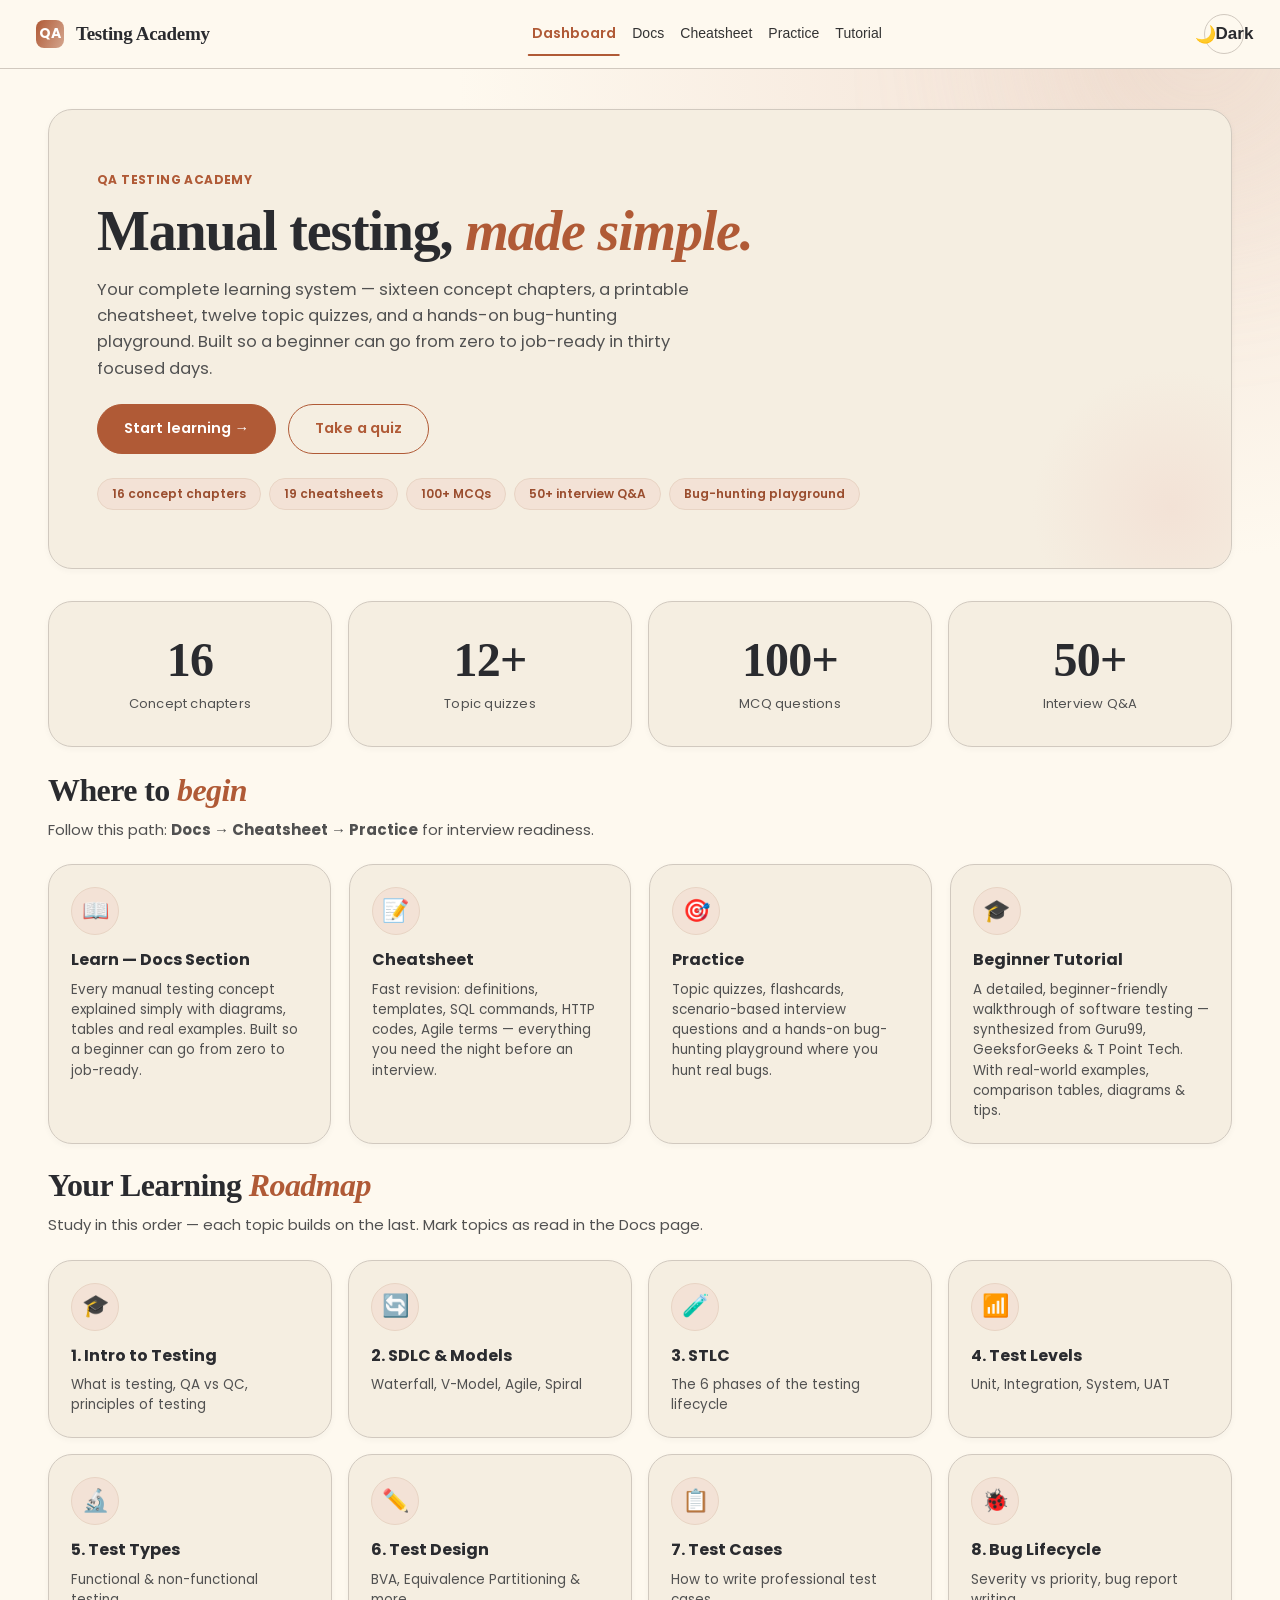
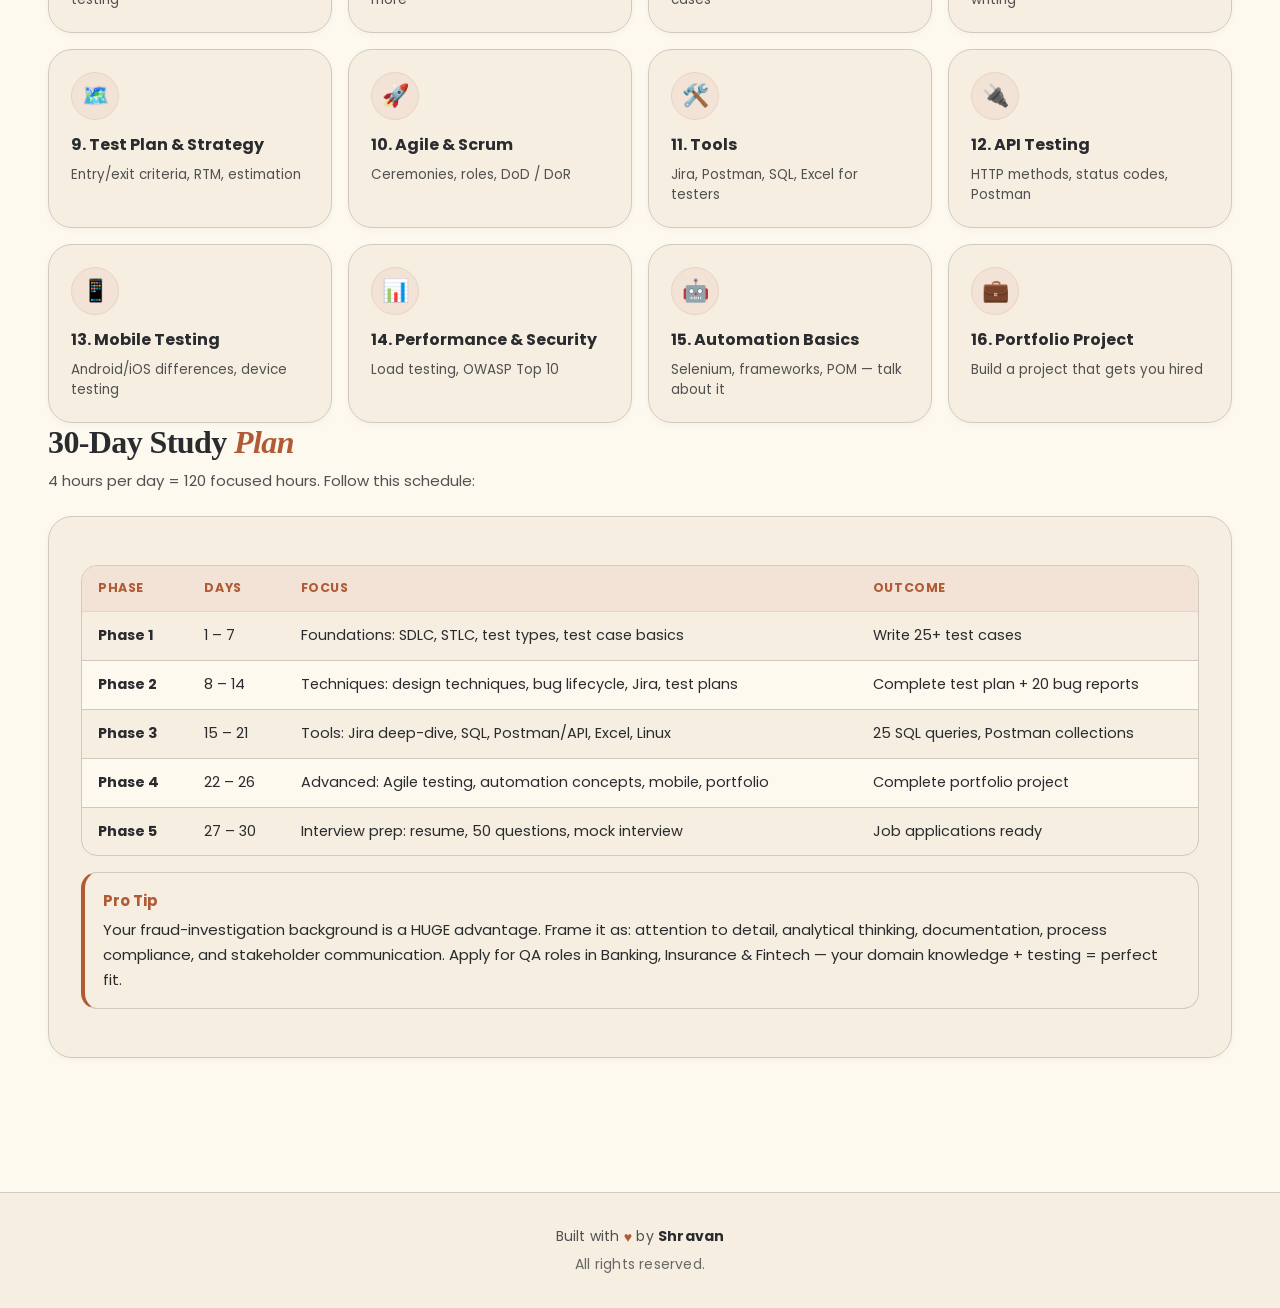
==== commit c7e24b67: "Restyle site to warm apothecary palette (DESIGN.md) Full visual rebuild of all 5 pages, shared CSS, " ====
--- a/index.html
+++ b/index.html
@@ -1,4 +1,4 @@
-<!doctype html>
+﻿<!doctype html>
 <html lang="en">
   <head>
     <meta charset="UTF-8" />
@@ -34,27 +34,16 @@
       <header class="topnav">
         <div class="topnav-main">
           <a class="topnav-logo" href="index.html">
-            <span class="topnav-logo-text">QA Testing Academy</span>
+            <span class="topnav-logo-mark">QA</span>
+            <span class="topnav-logo-text">Testing Academy</span>
           </a>
           <button class="topnav-menu-btn" aria-label="Open menu">☰</button>
           <nav class="topnav-sections" aria-label="Primary">
-            <a href="index.html" class="topnav-link active"
-              >Dashboard</a
-            >
-            <a href="docs.html" class="topnav-link"
-              >Docs</a
-            >
-            <a
-              href="cheatsheet.html"
-              class="topnav-link"
-              >Cheatsheet</a
-            >
-            <a href="practice.html" class="topnav-link"
-              >Practice</a
-            >
-            <a href="tutorial.html" class="topnav-link"
-              >Tutorial</a
-            >
+            <a href="index.html" class="topnav-link active">Dashboard</a>
+            <a href="docs.html" class="topnav-link">Docs</a>
+            <a href="cheatsheet.html" class="topnav-link">Cheatsheet</a>
+            <a href="practice.html" class="topnav-link">Practice</a>
+            <a href="tutorial.html" class="topnav-link">Tutorial</a>
           </nav>
           <div class="topnav-utils">
             <button
@@ -74,43 +63,59 @@
         <div class="content">
           <!-- HERO -->
           <section class="hero">
-            <h2>Welcome to QA Testing Academy!</h2>
+            <span class="eyebrow">QA Testing Academy</span>
+            <h1>Manual testing, <em>made simple.</em></h1>
             <p>
-              Your complete Manual Testing learning system. Study the Docs
-              section to master every concept, use the Cheatsheet for quick
-              revision, and sharpen your skills in Practice.
+              Your complete learning system — sixteen concept chapters, a
+              printable cheatsheet, twelve topic quizzes, and a hands-on
+              bug-hunting playground. Built so a beginner can go from zero to
+              job-ready in thirty focused days.
             </p>
+            <div class="hero-cta">
+              <a class="btn" href="docs.html">Start learning →</a>
+              <a class="btn secondary" href="practice.html">Take a quiz</a>
+            </div>
             <div class="hero-chips">
-              <span class="chip primary">15+ concept chapters</span>
-              <span class="chip teal">40+ cheat sheets</span>
-              <span class="chip pass">100+ quiz questions</span>
-              <span class="chip info">50+ interview Q&amp;A</span>
-              <span class="chip warn">Bug-hunting playground</span>
+              <span class="chip">16 concept chapters</span>
+              <span class="chip">19 cheatsheets</span>
+              <span class="chip">100+ MCQs</span>
+              <span class="chip">50+ interview Q&amp;A</span>
+              <span class="chip">Bug-hunting playground</span>
             </div>
           </section>
 
           <!-- STATS -->
           <div class="stats">
-            <div class="stat">
-              <div class="val" id="statTopics">15+</div>
-              <div class="lbl">Concept Chapters</div>
-            </div>
-            <div class="stat">
-              <div class="val" id="statQuizzes">7+</div>
-              <div class="lbl">Quizzes</div>
-            </div>
-            <div class="stat">
+            <div class="stat stat-xl">
+              <div class="val" id="statTopics">16</div>
+              <div class="lbl">Concept chapters</div>
+            </div>
+            <div class="stat stat-xl">
+              <div class="val" id="statQuizzes">12</div>
+              <div class="lbl">Topic quizzes</div>
+            </div>
+            <div class="stat stat-xl">
               <div class="val">100+</div>
-              <div class="lbl">MCQ Questions</div>
-            </div>
-            <div class="stat">
+              <div class="lbl">MCQ questions</div>
+            </div>
+            <div class="stat stat-xl">
               <div class="val">50+</div>
               <div class="lbl">Interview Q&amp;A</div>
             </div>
           </div>
 
           <!-- QUICK ACTIONS -->
-          <h2 class="sec-title">Quick Actions</h2>
+          <h2 class="sec-title">
+            Where to
+            <em
+              style="
+                font-family: var(--font-serif);
+                font-style: italic;
+                color: var(--color-terracotta);
+              "
+              >begin</em
+            >
+          </h2>
           <p class="sec-sub">
             Follow this path: <b>Docs → Cheatsheet → Practice</b> for interview
             readiness.
@@ -118,6 +123,7 @@
 
           <div class="card-grid">
             <a class="topic-card" href="docs.html">
+              <div class="ico">📖</div>
               <h4>Learn — Docs Section</h4>
               <p>
                 Every manual testing concept explained simply with diagrams,
@@ -126,6 +132,7 @@
               </p>
             </a>
             <a class="topic-card" href="cheatsheet.html">
+              <div class="ico">📝</div>
               <h4>Cheatsheet</h4>
               <p>
                 Fast revision: definitions, templates, SQL commands, HTTP codes,
@@ -133,6 +140,7 @@
               </p>
             </a>
             <a class="topic-card" href="practice.html">
+              <div class="ico">🎯</div>
               <h4>Practice</h4>
               <p>
                 Topic quizzes, flashcards, scenario-based interview questions
@@ -140,6 +148,7 @@
               </p>
             </a>
             <a class="topic-card" href="tutorial.html">
+              <div class="ico">🎓</div>
               <h4>Beginner Tutorial</h4>
               <p>
                 A detailed, beginner-friendly walkthrough of software testing —
@@ -150,7 +159,17 @@
           </div>
 
           <!-- DOCS ROADMAP -->
-          <h2 class="sec-title">Your Learning Roadmap</h2>
+          <h2 class="sec-title">
+            Your Learning
+            <em
+              style="
+                font-family: var(--font-serif);
+                font-style: italic;
+                color: var(--color-terracotta);
+              "
+              >Roadmap</em
+            >
+          </h2>
           <p class="sec-sub">
             Study in this order — each topic builds on the last. Mark topics as
             read in the Docs page.
@@ -240,7 +259,17 @@
           </div>
 
           <!-- DAILY SCHEDULE -->
-          <h2 class="sec-title">Your 30-Day Study Plan</h2>
+          <h2 class="sec-title">
+            30-Day Study
+            <em
+              style="
+                font-family: var(--font-serif);
+                font-style: italic;
+                color: var(--color-terracotta);
+              "
+              >Plan</em
+            >
+          </h2>
           <p class="sec-sub">
             4 hours per day = 120 focused hours. Follow this schedule:
           </p>
@@ -314,7 +343,8 @@
 
       <!-- ============ FOOTER ============ -->
       <footer class="footer">
-        Built with <span class="heart">♥</span> by <span class="author">Shravan</span>
+        Built with <span class="heart">♥</span> by
+        <span class="author">Shravan</span>
         <div class="rights">All rights reserved.</div>
       </footer>
     </div>
--- a/css/styles.css
+++ b/css/styles.css
@@ -1,66 +1,50 @@
 /* ============================================================
-   QA Testing Academy — Glassmorphism + Fluid Design System
-   Aesthetic: Warm Cream + Muted Sage (Notion / Arc inspired)
+   QA Testing Academy — "Function" warm apothecary
+   Aesthetic: warm cream parchment + terracotta + serif headlines.
+   Single accent. Pill UI. No glass blur. No sage.
    ============================================================ */
 
 :root {
-  /* ===== Aesthetic: Warm Cream + Muted Sage (Notion/Arc inspired) ===== */
-
-  /* ----- Background mesh: subtle 2-bloom (sage tint + warm cream tint) ----- */
-  --mesh-a: #D8DEC9;   /* sage bloom          (top-right) */
-  --mesh-b: #EFE6D2;   /* warm cream bloom    (bottom-left) */
-  --mesh-c: #E5DCC8;   /* reserved (unused)   */
-  --mesh-d: #E8DFCE;   /* stone, very subtle  */
-  --base-bg: #FAF7EF;  /* warm ivory paper    */
-
-  /* ----- Surfaces (translucent, so the warm mesh shows through) ----- */
-  --card: rgba(253, 250, 243, 0.62);
-  --card-strong: rgba(253, 250, 243, 0.82);
-  --card-soft: rgba(253, 250, 243, 0.42);
-  --bg-soft: rgba(253, 250, 243, 0.45);
-  --border: rgba(255, 255, 255, 0.65);
-  --border-soft: rgba(42, 31, 26, 0.08);
-
-  /* ----- Text (deep cocoa — warm, never pure black) ----- */
-  --text: #2A2520;
-  --text-muted: #6B6457;
-  --text-light: #9A9385;
-
-  /* ----- Brand: muted sage (the single subtle accent) ----- */
-  --primary: #6E8A6D;
-  --primary-dark: #4F6E4F;
-  --primary-light: rgba(232, 240, 226, 0.85);
-  /* A slightly brighter sage used for the gradient pair */
-  --primary-bloom: #9CB89C;
-  --secondary: #B8A37E;        /* warm sand (secondary accent) */
-  --secondary-dark: #8E7A5C;
-  --secondary-light: rgba(244, 236, 220, 0.85);
-
-  /* ----- Status (subtle, low-saturation) ----- */
-  --pass: #6E8A6D;             /* sage */
-  --pass-light: rgba(232, 240, 226, 0.92);
-  --fail: #B5736A;             /* muted clay-red */
-  --fail-light: rgba(248, 232, 228, 0.92);
-  --warn: #C49A57;             /* soft terracotta */
-  --warn-light: rgba(248, 238, 220, 0.92);
-  --info: #7A8FA0;             /* dusty slate */
-  --info-light: rgba(228, 234, 240, 0.92);
-
-  /* ----- Glass tokens ----- */
-  --glass-blur: 12px;
-  --glass-saturate: 160%;
-  --glass-border: 1px solid rgba(255, 255, 255, 0.65);
-  --glass-border-soft: 1px solid rgba(255, 255, 255, 0.40);
-
-  /* ----- Radii — bigger for fluid feel ----- */
-  --radius: 20px;
-  --radius-sm: 14px;
-  --radius-pill: 999px;
-
-  /* ----- Shadows — soft, warm-tinted, lifted ----- */
-  --shadow: 0 4px 16px rgba(74, 60, 40, 0.06), 0 1px 3px rgba(74, 60, 40, 0.04);
-  --shadow-lg: 0 20px 50px rgba(110, 138, 109, 0.16), 0 6px 18px rgba(74, 60, 40, 0.08);
-  --shadow-glow: 0 0 0 1px rgba(110, 138, 109, 0.22), 0 14px 40px rgba(110, 138, 109, 0.18);
+  /* ===== Palette (DESIGN.md "Function") ===== */
+  --color-parchment:   #fef9ef;   /* page canvas */
+  --color-aged-paper:  #f5eee1;   /* card surface */
+  --color-aged-strong: #ece2cf;   /* hover/strong wash */
+  --color-warm-taupe:  #d1c9bf;   /* hairline borders */
+  --color-ink:         #2a2b2f;   /* primary text */
+  --color-charcoal:    #333333;   /* secondary text */
+  --color-graphite:    #515151;   /* muted text */
+  --color-ash:         #808988;   /* input border / disabled */
+
+  --color-terracotta:    #b05a36; /* THE accent */
+  --color-terracotta-h:  #9a4d2e; /* hover */
+  --color-terracotta-l:  #d4906a; /* dark-mode brighter */
+  --terracotta-tint:     #f3e2d6; /* badge/hovers */
+  --terracotta-soft:     #e8d4c4; /* secondary wash */
+  --gradient-terracotta: linear-gradient(116deg, #b05a36, #d4a68e);
+
+  /* ----- Status (all derived from the warm family) ----- */
+  --pass: #6f8f63;
+  --pass-light: #e2ecd9;
+  --fail: #a85a3a;
+  --fail-light: #f1dccd;
+  --warn: #c98a3b;
+  --warn-light: #f4e5cb;
+  --info: #7a8fa0;
+  --info-light: #e1e8ef;
+
+  /* ----- Radii (DESIGN.md) ----- */
+  --radius-card:   24px;
+  --radius-sm:     16px;
+  --radius-button: 40px;
+  --radius-tag:    9999px;
+  --radius-input:  9999px;
+  --radius-nav:    12px;
+
+  /* ----- Shadows (DESIGN.md) ----- */
+  --shadow-sm: 0 2px 6px rgba(42, 43, 47, 0.04);
+  --shadow-lg: 0 0 20px 0 rgba(0, 0, 0, 0.15);
+  --shadow-xl: 0 12px 32px 0 rgba(42, 43, 47, 0.10), 0 32px 80px 0 rgba(42, 43, 47, 0.10);
+  --shadow-glow: 0 0 0 1px rgba(176, 90, 54, 0.18), 0 8px 24px rgba(176, 90, 54, 0.14);
 
   /* ----- Motion ----- */
   --ease: cubic-bezier(0.4, 0, 0.2, 1);
@@ -69,145 +53,105 @@
   --t-base: .32s;
   --t-slow: .55s;
 
+  /* ----- Layout ----- */
   --topnav-h: 68px;
+  --section-gap: 72px;
+
+  /* ----- Fonts (kept as user requested; serif chain is fallback for H1/H2) ----- */
   --font: "Poppins", "Segoe UI", -apple-system, BlinkMacSystemFont, Roboto, Helvetica, Arial, sans-serif;
+  --font-serif: "Financier Display", "Playfair Display", "Cormorant Garamond", Georgia, serif;
   --mono: "Cascadia Code", "Consolas", "Courier New", monospace;
 }
 
-/* ---------- Dark theme: warm charcoal + soft sage (Notion/Arc dark) ---------- */
+/* ---------- Dark theme: warm charcoal + brighter terracotta ---------- */
 :root[data-theme="dark"] {
-  --mesh-a: #2E3326;   /* deep sage bloom          */
-  --mesh-b: #2A2620;   /* warm cocoa bloom         */
-  --mesh-c: #2A2620;   /* reserved (unused)        */
-  --mesh-d: #1F1D18;   /* warm stone, very dark    */
-  --base-bg: #1A1814;  /* warm charcoal paper      */
-
-  --card: rgba(36, 32, 26, 0.55);
-  --card-strong: rgba(48, 42, 34, 0.78);
-  --card-soft: rgba(36, 32, 26, 0.38);
-  --bg-soft: rgba(36, 32, 26, 0.45);
-  --border: rgba(245, 235, 220, 0.14);
-  --border-soft: rgba(245, 235, 220, 0.07);
-
-  --text: #ECE5D6;     /* warm cream               */
-  --text-muted: #A8A090;
-  --text-light: #7A7367;
-
-  --primary: #9CB89C;  /* soft sage in dark        */
-  --primary-dark: #7E9A7E;
-  --primary-light: rgba(46, 58, 38, 0.65);
-  --primary-bloom: #B5CFB5;
-  --secondary: #C2AC85; /* warm sand in dark        */
-  --secondary-dark: #A8906B;
-  --secondary-light: rgba(58, 48, 34, 0.65);
-
-  --pass: #9CB89C;
-  --pass-light: rgba(46, 58, 38, 0.85);
-  --fail: #C99488;
-  --fail-light: rgba(58, 38, 34, 0.85);
-  --warn: #D4B080;
-  --warn-light: rgba(58, 46, 30, 0.85);
-  --info: #9CB0C2;
-  --info-light: rgba(34, 44, 54, 0.85);
-
-  --glass-border: 1px solid rgba(245, 235, 220, 0.14);
-  --glass-border-soft: 1px solid rgba(245, 235, 220, 0.08);
-
-  --shadow: 0 4px 18px rgba(0, 0, 0, 0.40), 0 1px 3px rgba(0, 0, 0, 0.30);
-  --shadow-lg: 0 20px 50px rgba(0, 0, 0, 0.55), 0 6px 18px rgba(0, 0, 0, 0.40);
-  --shadow-glow: 0 0 0 1px rgba(156, 184, 156, 0.28), 0 14px 40px rgba(156, 184, 156, 0.18);
+  --color-parchment:   #1f1d1a;
+  --color-aged-paper:  #2a2620;
+  --color-aged-strong: #36312a;
+  --color-warm-taupe:  #3d3833;
+  --color-ink:         #ece5d6;
+  --color-charcoal:    #cfc4b0;
+  --color-graphite:    #a8a090;
+  --color-ash:         #6b6660;
+
+  --color-terracotta:   #d4906a;
+  --color-terracotta-h: #c47d57;
+  --terracotta-tint:    rgba(212, 144, 106, 0.15);
+  --terracotta-soft:    rgba(212, 144, 106, 0.25);
+  --gradient-terracotta: linear-gradient(116deg, #d4906a, #e2b293);
+
+  --pass: #9bbf90;
+  --pass-light: rgba(155, 191, 144, 0.16);
+  --fail: #d49b80;
+  --fail-light: rgba(212, 155, 128, 0.16);
+  --warn: #d9b07a;
+  --warn-light: rgba(217, 176, 122, 0.16);
+  --info: #a8b8c8;
+  --info-light: rgba(168, 184, 200, 0.16);
+
+  --shadow-sm: 0 2px 6px rgba(0, 0, 0, 0.30);
+  --shadow-lg: 0 0 20px 0 rgba(0, 0, 0, 0.40);
+  --shadow-xl: 0 12px 32px 0 rgba(0, 0, 0, 0.45), 0 32px 80px 0 rgba(0, 0, 0, 0.40);
+  --shadow-glow: 0 0 0 1px rgba(212, 144, 106, 0.30), 0 8px 24px rgba(0, 0, 0, 0.40);
 }
 
 /* ---------- Reset ---------- */
 * { margin: 0; padding: 0; box-sizing: border-box; }
 
-html { scroll-behavior: smooth; scroll-padding-top: 80px; }
+/* `scroll-behavior: smooth` is intentionally NOT set — we do our own
+   smooth-scroll in JS (see the click handler in js/script.js). The
+   browser's native smooth-scroll has a bug with long pages where it
+   stops ~80px short of the target, which breaks the scroll-spy. */
+html { scroll-padding-top: 80px; }
 
 body {
   font-family: var(--font);
-  color: var(--text);
+  color: var(--color-ink);
   line-height: 1.65;
   font-size: 16px;
   min-height: 100vh;
   position: relative;
   overflow-x: hidden;
-  background-color: var(--base-bg);
-  /* Subtle 2-bloom mesh: one sage tint + one warm cream tint, nothing more.
-     Editorial quietness — Notion/Arc restraint, never a rainbow. */
+  background-color: var(--color-parchment);
+  /* Single subtle warm bloom in the top-right — the editorial "alive" feel.
+     Pause while the user is scrolling so paint cost stays low. */
   background-image:
-    radial-gradient(at 82% 12%, var(--mesh-a) 0, transparent 45%),
-    radial-gradient(at 12% 88%, var(--mesh-b) 0, transparent 42%);
+    radial-gradient(at 88% 8%, var(--terracotta-tint) 0, transparent 42%);
   background-attachment: fixed;
-  background-size: 140% 140%;
-  /* Slow, very-subtle drift. The .is-scrolling class on <body> pauses
-     it during scroll so paint cost stays low while the user is moving. */
-  animation: meshDrift 40s ease-in-out infinite alternate;
-  animation-play-state: running;
-}
-body.is-scrolling { animation-play-state: paused; }
-
-/* Drifting glass orbs — only two, and quiet. */
-body::before,
-body::after {
+}
+body.is-scrolling { /* no animation to pause now */ }
+
+/* One quiet warm orb. The other was removed so the canvas reads as flat
+   parchment — the spec is monochromatic, not multi-bloom. */
+body::before {
   content: "";
   position: fixed;
-  width: 420px; height: 420px;
+  width: 480px; height: 480px;
   border-radius: 50%;
-  filter: blur(60px);
-  opacity: 0.45;
+  filter: blur(80px);
+  opacity: 0.55;
   pointer-events: none;
   z-index: 0;
-  /* Promote to own composited layer so the rest of the page doesn't
-     have to repaint when these animate. */
+  top: -200px; right: -160px;
+  background: radial-gradient(circle, var(--terracotta-soft) 0%, transparent 70%);
   will-change: transform;
   transform: translateZ(0);
   contain: strict;
 }
-body.is-scrolling::before,
-body.is-scrolling::after { animation-play-state: paused; }
-body::before {
-  background: radial-gradient(circle, #9CB89C 0%, transparent 70%);
-  top: -180px; right: -120px;
-  animation: orbFloat1 30s ease-in-out infinite alternate;
-}
-body::after {
-  background: radial-gradient(circle, #D8DEC9 0%, transparent 70%);
-  bottom: -200px; left: -120px;
-  animation: orbFloat2 34s ease-in-out infinite alternate;
-}
-:root[data-theme="dark"] body::before { background: radial-gradient(circle, #5C7A5C 0%, transparent 70%); opacity: 0.55; }
-:root[data-theme="dark"] body::after  { background: radial-gradient(circle, #3A4A3A 0%, transparent 70%); opacity: 0.45; }
-
-@keyframes meshDrift {
-  0%   { background-position: 0% 0%, 100% 100%, 50% 50%; }
-  100% { background-position: 8% 12%, 92% 88%, 50% 50%; }
-}
-@keyframes orbFloat1 {
-  0%   { transform: translate(0, 0) scale(1); }
-  100% { transform: translate(-100px, 80px) scale(1.1); }
-}
-@keyframes orbFloat2 {
-  0%   { transform: translate(0, 0) scale(1); }
-  100% { transform: translate(120px, -80px) scale(1.12); }
-}
-
-/* Layout sits above the orbs */
+:root[data-theme="dark"] body::before { opacity: 0.35; }
+
+/* Layout sits above the orb */
 .layout { position: relative; z-index: 1; }
-
 .layout { display: flex; flex-wrap: wrap; min-height: 100vh; }
 
-/* ---------- Top nav (modern, floating-pill design) ---------- */
+/* ---------- Top nav (flat, opaque, hairline-bottom) ---------- */
 .topnav {
   position: sticky;
   top: 0;
   z-index: 50;
   flex: 0 0 100%;
-  background: var(--card-strong);
-  -webkit-backdrop-filter: blur(var(--glass-blur)) saturate(var(--glass-saturate));
-  backdrop-filter: blur(var(--glass-blur)) saturate(var(--glass-saturate));
-  border-bottom: var(--glass-border-soft);
-  box-shadow: 0 1px 0 rgba(255, 255, 255, 0.5) inset, 0 4px 18px rgba(74, 50, 40, 0.05);
-  /* Promote to its own layer so scroll doesn't repaint everything under it. */
+  background: var(--color-parchment);
+  border-bottom: 1px solid var(--color-warm-taupe);
   transform: translateZ(0);
   will-change: transform;
 }
@@ -222,74 +166,75 @@
   margin: 0 auto;
 }
 
-/* Brand mark — small sage square + wordmark, modern logo pattern */
+/* Brand mark — terracotta swatch + serif wordmark */
 .topnav-logo {
   display: inline-flex;
   align-items: center;
-  gap: 10px;
+  gap: 12px;
   text-decoration: none;
-  color: var(--text);
-  font-size: 17px;
-  font-weight: 700;
-  letter-spacing: -0.4px;
+  color: var(--color-ink);
+  font-family: var(--font-serif);
+  font-size: 19px;
+  font-weight: 600;
+  letter-spacing: -0.3px;
   flex-shrink: 0;
   transition: opacity var(--t-fast) var(--ease);
 }
-.topnav-logo:hover { opacity: 0.8; }
+.topnav-logo:hover { opacity: 0.78; }
 .topnav-logo-mark {
-  width: 30px;
-  height: 30px;
+  width: 28px;
+  height: 28px;
   border-radius: 8px;
-  background: linear-gradient(135deg, var(--primary) 0%, var(--primary-bloom) 100%);
+  background: var(--gradient-terracotta);
   display: inline-flex;
   align-items: center;
   justify-content: center;
   color: #fff;
-  font-size: 16px;
+  font-family: var(--font);
+  font-size: 14px;
   font-weight: 700;
-  box-shadow: 0 2px 8px rgba(110, 138, 109, 0.30);
   letter-spacing: 0;
 }
 .topnav-logo-text { white-space: nowrap; }
 
-/* Sections — floating glass pill, centered */
+/* Sections — flat list, no glass pill */
 .topnav-sections {
   display: flex;
   align-items: center;
-  gap: 4px;
+  gap: 8px;
   flex: 1;
   justify-content: center;
-  background: var(--bg-soft);
-  -webkit-backdrop-filter: blur(10px);
-  backdrop-filter: blur(10px);
-  border: var(--glass-border-soft);
-  border-radius: var(--radius-pill);
-  padding: 5px;
-  max-width: max-content;
-  margin: 0 auto;
-  box-shadow: 0 1px 2px rgba(74, 60, 40, 0.04) inset;
 }
 .topnav-link {
   position: relative;
-  color: var(--text-muted);
+  color: var(--color-charcoal);
   text-decoration: none;
-  font-size: 13.5px;
-  font-weight: 550;
-  letter-spacing: 0.1px;
-  padding: 8px 16px;
-  border-radius: var(--radius-pill);
+  font-size: 14px;
+  font-weight: 500;
+  letter-spacing: 0.05px;
+  padding: 8px 4px;
   white-space: nowrap;
-  transition: color var(--t-fast) var(--ease),
-              background var(--t-fast) var(--ease),
-              transform var(--t-fast) var(--ease);
-}
-.topnav-link:hover { color: var(--text); background: var(--card); }
-.topnav-link:active { transform: scale(0.97); }
+  transition: color var(--t-fast) var(--ease);
+}
+.topnav-link:hover { color: var(--color-ink); }
+.topnav-link::after {
+  content: "";
+  position: absolute;
+  left: 50%;
+  bottom: -2px;
+  width: 0;
+  height: 2px;
+  background: var(--color-terracotta);
+  border-radius: 2px;
+  transform: translateX(-50%);
+  transition: width var(--t-fast) var(--ease);
+}
+.topnav-link:hover::after { width: 60%; }
 .topnav-link.active {
-  color: var(--primary-dark);
-  background: var(--primary-light);
-  box-shadow: 0 1px 2px rgba(74, 60, 40, 0.04) inset, 0 1px 4px rgba(110, 138, 109, 0.15);
-}
+  color: var(--color-terracotta);
+  font-weight: 600;
+}
+.topnav-link.active::after { width: 100%; }
 
 .topnav-utils {
   display: inline-flex;
@@ -299,64 +244,58 @@
 }
 .topnav-utils .theme-toggle { margin: 0; }
 
-/* Theme toggle — modern icon-only square with sage ring on hover */
+/* Theme toggle — pill 40×40 with terracotta ring on hover */
 .theme-toggle {
-  background: var(--card-strong);
-  -webkit-backdrop-filter: blur(8px);
-  backdrop-filter: blur(8px);
-  border: var(--glass-border-soft);
-  border-radius: 12px;
-  width: 42px;
-  height: 42px;
+  background: transparent;
+  border: 1px solid var(--color-warm-taupe);
+  border-radius: var(--radius-button);
+  width: 40px;
+  height: 40px;
   padding: 0;
-  font-size: 18px;
+  font-size: 17px;
   cursor: pointer;
-  color: var(--text);
+  color: var(--color-ink);
   display: inline-flex;
   align-items: center;
   justify-content: center;
   font-weight: 600;
-  box-shadow: var(--shadow);
   transition: background var(--t-fast) var(--ease),
-              transform var(--t-fast) var(--ease),
-              box-shadow var(--t-fast) var(--ease),
-              border-color var(--t-fast) var(--ease);
-}
-.theme-toggle .label { display: none; }
+              border-color var(--t-fast) var(--ease),
+              color var(--t-fast) var(--ease),
+              transform var(--t-fast) var(--ease);
+}
 .theme-toggle .ico { line-height: 1; }
 .theme-toggle:hover {
-  background: var(--primary-light);
-  border-color: var(--primary);
+  background: var(--terracotta-tint);
+  border-color: var(--color-terracotta);
+  color: var(--color-terracotta);
   transform: translateY(-1px);
-  box-shadow: var(--shadow-glow);
 }
 .theme-toggle:active { transform: translateY(0); }
 
 /* Mobile menu button (hidden on desktop) */
 .topnav-menu-btn {
   display: none;
-  background: var(--card-strong);
-  -webkit-backdrop-filter: blur(8px);
-  backdrop-filter: blur(8px);
-  border: var(--glass-border-soft);
-  border-radius: 12px;
-  width: 42px;
-  height: 42px;
-  font-size: 18px;
+  background: transparent;
+  border: 1px solid var(--color-warm-taupe);
+  border-radius: var(--radius-button);
+  width: 40px;
+  height: 40px;
+  font-size: 17px;
   cursor: pointer;
-  color: var(--text);
+  color: var(--color-ink);
   align-items: center;
   justify-content: center;
   transition: background var(--t-fast) var(--ease),
               border-color var(--t-fast) var(--ease);
 }
-.topnav-menu-btn:hover { background: var(--primary-light); border-color: var(--primary); }
+.topnav-menu-btn:hover { background: var(--terracotta-tint); border-color: var(--color-terracotta); color: var(--color-terracotta); }
 
 /* ---------- Main ---------- */
 .main { flex: 0 0 100%; min-width: 0; display: flex; flex-direction: column; }
 
 .content {
-  padding: 32px clamp(16px, 4vw, 48px) 60px;
+  padding: 40px clamp(16px, 4vw, 48px) 64px;
   width: 100%;
   max-width: none;
   margin: 0 auto;
@@ -366,266 +305,339 @@
 .footer {
   flex: 0 0 100%;
   width: 100%;
-  margin-top: 40px;
-  padding: 28px clamp(16px, 4vw, 48px);
-  background: var(--card);
-  -webkit-backdrop-filter: blur(var(--glass-blur)) saturate(var(--glass-saturate));
-  backdrop-filter: blur(var(--glass-blur)) saturate(var(--glass-saturate));
-  border-top: var(--glass-border-soft);
-  color: var(--text-muted);
-  font-size: 13.5px;
+  margin-top: 48px;
+  padding: 32px clamp(16px, 4vw, 48px);
+  background: var(--color-aged-paper);
+  border-top: 1px solid var(--color-warm-taupe);
+  color: var(--color-graphite);
+  font-size: 14px;
   text-align: center;
   letter-spacing: 0.2px;
   box-sizing: border-box;
 }
-.footer .heart { color: var(--primary); display: inline-block; transform: translateY(1px); }
-.footer .author { color: var(--text); font-weight: 700; }
+.footer .heart { color: var(--color-terracotta); display: inline-block; transform: translateY(1px); }
+.footer .author { color: var(--color-ink); font-weight: 700; }
 .footer .rights { margin-top: 4px; opacity: 0.85; }
+
+/* ---------- Page opener (new editorial pattern) ----------
+   The eyebrow + serif H1 + lead paragraph at the top of each page.
+   Used on every page right inside .content. */
+.page-opener { margin: 8px 0 36px; max-width: 760px; }
+.page-opener .eyebrow {
+  display: inline-block;
+  font-family: var(--font);
+  font-size: 12px;
+  font-weight: 700;
+  text-transform: uppercase;
+  letter-spacing: 0.4px;
+  color: var(--color-terracotta);
+  margin-bottom: 10px;
+}
+.page-opener h1 {
+  font-family: var(--font-serif);
+  font-size: clamp(32px, 4.6vw, 52px);
+  line-height: 1.08;
+  font-weight: 600;
+  letter-spacing: -1px;
+  color: var(--color-ink);
+  margin-bottom: 14px;
+}
+.page-opener h1 em {
+  font-style: italic;
+  font-weight: 600;
+  color: var(--color-terracotta);
+}
+.page-opener .lead {
+  font-size: 16.5px;
+  color: var(--color-graphite);
+  line-height: 1.65;
+  max-width: 640px;
+}
 
 /* ---------- Typography ---------- */
 h2.sec-title {
-  font-size: 28px; margin-bottom: 6px; color: var(--text);
+  font-family: var(--font-serif);
+  font-size: clamp(26px, 3vw, 32px);
+  margin-bottom: 8px; color: var(--color-ink);
   letter-spacing: -0.6px;
-  font-weight: 800;
-}
-p.sec-sub { color: var(--text-muted); margin-bottom: 22px; font-size: 15px; }
-h3 { font-size: 19px; margin: 26px 0 12px; color: var(--primary-dark); font-weight: 700; }
-h4 { font-size: 16px; margin: 20px 0 8px; font-weight: 700; }
+  font-weight: 600;
+  line-height: 1.2;
+}
+p.sec-sub { color: var(--color-graphite); margin-bottom: 22px; font-size: 15px; }
+h3 {
+  font-family: var(--font);
+  font-size: 19px;
+  margin: 26px 0 12px;
+  color: var(--color-terracotta);
+  font-weight: 700;
+  letter-spacing: -0.2px;
+}
+h4 {
+  font-family: var(--font);
+  font-size: 16px;
+  margin: 20px 0 8px;
+  font-weight: 700;
+  color: var(--color-ink);
+}
 p { margin-bottom: 12px; }
-a { color: var(--primary-dark); text-decoration-color: rgba(214, 125, 140, 0.3); transition: color var(--t-fast) var(--ease); }
-a:hover { color: var(--primary); text-decoration-color: var(--primary); }
-strong { color: var(--text); }
-
-/* ---------- Cards (the main glass surface) ---------- */
+a {
+  color: var(--color-terracotta);
+  text-decoration-color: var(--terracotta-soft);
+  text-underline-offset: 3px;
+  transition: color var(--t-fast) var(--ease), text-decoration-color var(--t-fast) var(--ease);
+}
+a:hover { color: var(--color-terracotta-h); text-decoration-color: var(--color-terracotta); }
+strong { color: var(--color-ink); }
+
+/* ---------- Cards (solid aged paper, no glass) ---------- */
 .card {
-  background: var(--card);
-  -webkit-backdrop-filter: blur(var(--glass-blur)) saturate(var(--glass-saturate));
-  backdrop-filter: blur(var(--glass-blur)) saturate(var(--glass-saturate));
-  border: var(--glass-border);
-  border-radius: var(--radius);
-  padding: 24px;
-  box-shadow: var(--shadow);
-  margin-bottom: 20px;
+  background: var(--color-aged-paper);
+  border: 1px solid var(--color-warm-taupe);
+  border-radius: var(--radius-card);
+  padding: 32px;
+  box-shadow: var(--shadow-sm);
+  margin-bottom: 22px;
   animation: rise var(--t-slow) var(--ease-out) both;
-  transition: transform var(--t-base) var(--ease), box-shadow var(--t-base) var(--ease);
-}
-.card:hover { transform: translateY(-3px); box-shadow: var(--shadow-lg); }
+  transition: transform var(--t-base) var(--ease),
+              box-shadow var(--t-base) var(--ease),
+              border-color var(--t-base) var(--ease);
+}
+.card:hover {
+  transform: translateY(-4px);
+  box-shadow: var(--shadow-xl);
+  border-color: var(--color-terracotta);
+}
 .card h3:first-child { margin-top: 0; }
 .card-grid {
   display: grid; grid-template-columns: repeat(auto-fit, minmax(280px, 1fr));
-  gap: 18px; margin-bottom: 20px;
+  gap: 18px; margin-bottom: 22px;
 }
 .card-grid .card { margin-bottom: 0; }
 
 /* ---------- Docs page sections ---------- */
 .doc-section {
-  background: var(--card);
-  -webkit-backdrop-filter: blur(var(--glass-blur)) saturate(var(--glass-saturate));
-  backdrop-filter: blur(var(--glass-blur)) saturate(var(--glass-saturate));
-  border: var(--glass-border);
-  border-radius: var(--radius);
-  padding: 30px;
-  box-shadow: var(--shadow);
-  margin-bottom: 24px;
+  background: var(--color-aged-paper);
+  border: 1px solid var(--color-warm-taupe);
+  border-radius: var(--radius-card);
+  padding: 32px;
+  box-shadow: var(--shadow-sm);
+  margin-bottom: 26px;
   scroll-margin-top: 80px;
   animation: rise var(--t-slow) var(--ease-out) both;
-  transition: transform var(--t-base) var(--ease), box-shadow var(--t-base) var(--ease);
-  /* Fill the body column on wide screens; the .docs-layout grid is
-     what still constrains the rail + body relationship. */
+  transition: transform var(--t-base) var(--ease),
+              box-shadow var(--t-base) var(--ease),
+              border-color var(--t-base) var(--ease);
   width: 100%;
-  /* Skip rendering of off-screen sections during scroll. The intrinsic
-     size hint keeps scrollbar height accurate so the page doesn't
-     "jump" as sections come into view. */
-  content-visibility: auto;
-  contain-intrinsic-size: 700px;
-}
-.doc-section:hover { transform: translateY(-2px); box-shadow: var(--shadow-lg); }
+  content-visibility: visible;
+}
+.doc-section:hover {
+  transform: translateY(-2px);
+  box-shadow: var(--shadow-xl);
+}
 .doc-section h2 {
-  font-size: 22px; color: var(--text);
-  padding-bottom: 12px;
-  border-bottom: 1px solid var(--border-soft);
-  margin-bottom: 18px; display: flex; align-items: center; gap: 10px;
-  font-weight: 800;
-  letter-spacing: -0.3px;
+  font-family: var(--font-serif);
+  font-size: clamp(24px, 2.4vw, 30px);
+  color: var(--color-ink);
+  padding-bottom: 14px;
+  border-bottom: 1px solid var(--color-warm-taupe);
+  margin-bottom: 20px;
+  display: flex; align-items: center; gap: 14px;
+  font-weight: 600;
+  letter-spacing: -0.5px;
+  line-height: 1.25;
 }
 .doc-section h2 .num {
-  background: linear-gradient(135deg, var(--primary), var(--primary-bloom));
-  color: #fff; font-size: 13px;
-  width: 32px; height: 32px; border-radius: 10px;
-  display: grid; place-items: center; flex-shrink: 0;
-  box-shadow: 0 4px 12px rgba(214, 125, 140, 0.40);
+  background: var(--terracotta-tint);
+  color: var(--color-terracotta);
+  font-family: var(--font-serif);
+  font-size: 18px;
+  font-weight: 600;
+  width: 40px; height: 40px;
+  border-radius: 50%;
+  display: grid; place-items: center;
+  flex-shrink: 0;
+  border: 1px solid var(--terracotta-soft);
 }
 
 /* ---------- Tables ---------- */
 .table-wrap {
   overflow-x: auto;
-  margin: 14px 0;
+  margin: 16px 0;
   border-radius: var(--radius-sm);
-  border: var(--glass-border-soft);
-  background: var(--card-soft);
-  -webkit-backdrop-filter: blur(10px);
-  backdrop-filter: blur(10px);
+  border: 1px solid var(--color-warm-taupe);
+  background: var(--color-aged-paper);
 }
 table {
   width: 100%; border-collapse: collapse; font-size: 14.5px;
   min-width: 520px;
 }
 th {
-  background: var(--primary-light); color: var(--primary-dark);
-  text-align: left; padding: 11px 14px; font-size: 13px;
-  text-transform: uppercase; letter-spacing: .4px;
-}
-td { padding: 11px 14px; border-top: 1px solid var(--border-soft); vertical-align: top; }
+  background: var(--terracotta-tint);
+  color: var(--color-terracotta);
+  text-align: left; padding: 12px 16px; font-size: 12.5px;
+  text-transform: uppercase; letter-spacing: 0.6px;
+  font-weight: 700;
+  border-bottom: 1px solid var(--terracotta-soft);
+}
+td {
+  padding: 12px 16px;
+  border-top: 1px solid var(--color-warm-taupe);
+  vertical-align: top;
+  color: var(--color-ink);
+}
 tbody tr { transition: background var(--t-fast) var(--ease); }
-tbody tr:nth-child(even) { background: var(--card-soft); }
-tbody tr:hover { background: var(--primary-light); }
+tbody tr:nth-child(even) { background: var(--color-parchment); }
+tbody tr:hover { background: var(--terracotta-tint); }
 
 /* ---------- Callouts ---------- */
 .callout {
   border-radius: var(--radius-sm);
-  padding: 14px 16px; margin: 16px 0;
-  border: 1px solid var(--border-soft);
-  border-left: 4px solid;
+  padding: 16px 18px; margin: 16px 0;
+  background: var(--color-aged-paper);
+  border: 1px solid var(--color-warm-taupe);
+  border-left: 4px solid var(--color-terracotta);
   font-size: 15px;
-  -webkit-backdrop-filter: blur(8px);
-  backdrop-filter: blur(8px);
-}
-.callout.tip { background: var(--secondary-light); border-color: var(--secondary); }
-.callout.warn { background: var(--warn-light); border-color: var(--warn); }
-.callout.error { background: var(--fail-light); border-color: var(--fail); }
-.callout.info { background: var(--info-light); border-color: var(--info); }
+  color: var(--color-ink);
+}
+.callout.tip   { border-left-color: var(--color-terracotta); }
+.callout.info  { border-left-color: var(--color-ash); }
+.callout.warn  { border-left-color: var(--warn); }
+.callout.error { border-left-color: var(--fail); }
 .callout b:first-child { display: block; margin-bottom: 4px; }
-.callout.tip b:first-child { color: var(--secondary-dark); }
-.callout.warn b:first-child { color: var(--warn); }
+.callout.tip   b:first-child { color: var(--color-terracotta); }
+.callout.info  b:first-child { color: var(--color-graphite); }
+.callout.warn  b:first-child { color: var(--warn); }
 .callout.error b:first-child { color: var(--fail); }
-.callout.info b:first-child { color: var(--info); }
 
 /* ---------- Code ---------- */
 code {
-  background: var(--primary-light); color: var(--primary-dark);
-  padding: 2px 7px; border-radius: 6px; font-family: var(--mono);
-  font-size: .92em;
-  border: 1px solid var(--border-soft);
+  background: var(--terracotta-tint);
+  color: var(--color-terracotta-h);
+  padding: 2px 8px;
+  border-radius: 6px;
+  font-family: var(--mono);
+  font-size: 0.92em;
+  border: 1px solid var(--terracotta-soft);
 }
 pre {
-  background: rgba(42, 28, 32, 0.92);
+  background: #1f1d1a;
   color: #F5EBE0;
-  padding: 18px 20px;
+  padding: 20px 22px;
   border-radius: var(--radius-sm);
-  overflow-x: auto; margin: 14px 0;
+  overflow-x: auto; margin: 16px 0;
   font-family: var(--mono); font-size: 13.5px; line-height: 1.7;
-  border: 1px solid rgba(245, 235, 224, 0.06);
-  box-shadow: 0 10px 30px rgba(42, 28, 32, 0.20);
+  border: 1px solid #2a2620;
+  box-shadow: 0 10px 30px rgba(31, 29, 26, 0.20);
 }
 :root[data-theme="dark"] pre {
-  background: rgba(15, 10, 14, 0.88);
-  border-color: rgba(245, 235, 224, 0.10);
+  background: #14120f;
+  border-color: #2a2620;
 }
 pre code { background: none; color: inherit; padding: 0; border: none; }
-pre .c { color: #8A7B6E; font-style: italic; }
-pre .k { color: #6E8A6D; font-weight: 600; }
-pre .s { color: #A8C2A6; }
+pre .c { color: #8a7b6e; font-style: italic; }
+pre .k { color: #d4906a; font-weight: 600; }
+pre .s { color: #c2a884; }
 
 /* ---------- Badges / chips ---------- */
 .chip {
-  display: inline-block; padding: 4px 12px; border-radius: var(--radius-pill);
+  display: inline-block; padding: 5px 14px; border-radius: var(--radius-tag);
   font-size: 12px; font-weight: 600; margin: 2px 4px 2px 0;
-  -webkit-backdrop-filter: blur(6px);
-  backdrop-filter: blur(6px);
-  transition: transform var(--t-fast) var(--ease);
+  background: var(--color-aged-paper);
+  color: var(--color-ink);
+  border: 1px solid var(--color-warm-taupe);
+  transition: transform var(--t-fast) var(--ease), background var(--t-fast) var(--ease);
 }
 .chip:hover { transform: translateY(-1px); }
-.chip.pass { background: var(--pass-light); color: var(--pass); border: 1px solid rgba(110, 138, 109, 0.35); }
-.chip.fail { background: var(--fail-light); color: var(--fail); border: 1px solid rgba(199, 90, 111, 0.35); }
-.chip.warn { background: var(--warn-light); color: var(--warn); border: 1px solid rgba(200, 137, 63, 0.35); }
-.chip.info { background: var(--info-light); color: var(--info); border: 1px solid rgba(107, 138, 166, 0.35); }
-.chip.primary { background: var(--primary-light); color: var(--primary-dark); border: 1px solid rgba(214, 125, 140, 0.35); }
-.chip.teal { background: var(--secondary-light); color: var(--secondary-dark); border: 1px solid rgba(143, 166, 142, 0.35); }
+.chip.pass     { background: var(--pass-light); color: var(--pass); border-color: var(--pass); }
+.chip.fail     { background: var(--fail-light); color: var(--fail); border-color: var(--fail); }
+.chip.warn     { background: var(--warn-light); color: var(--warn); border-color: var(--warn); }
+.chip.info     { background: var(--info-light); color: var(--info); border-color: var(--info); }
+.chip.primary  { background: var(--terracotta-tint); color: var(--color-terracotta-h); border-color: var(--color-terracotta); }
+.chip.teal     { background: var(--terracotta-soft); color: var(--color-terracotta-h); border-color: var(--terracotta-soft); }
 
 /* ---------- Example boxes ---------- */
 .example {
-  background: var(--card-soft);
-  border: 1px dashed var(--border-soft);
+  background: var(--color-parchment);
+  border: 1px dashed var(--color-warm-taupe);
   border-radius: var(--radius-sm);
-  padding: 14px 16px; margin: 14px 0;
+  padding: 16px 18px; margin: 16px 0;
   font-size: 14.5px;
-  -webkit-backdrop-filter: blur(8px);
-  backdrop-filter: blur(8px);
+  color: var(--color-ink);
 }
 .example .ex-title {
-  font-weight: 700; font-size: 13px; text-transform: uppercase;
-  letter-spacing: .6px; color: var(--text-muted); margin-bottom: 8px;
+  font-weight: 700; font-size: 12.5px; text-transform: uppercase;
+  letter-spacing: 0.6px; color: var(--color-terracotta); margin-bottom: 8px;
 }
 
 /* ---------- Flow diagrams (pure CSS) ---------- */
 .flow { display: flex; flex-wrap: wrap; align-items: center; gap: 8px; margin: 16px 0; }
 .flow .node {
-  background: var(--primary-light);
-  border: 1px solid rgba(214, 125, 140, 0.30);
-  color: var(--primary-dark);
+  background: var(--color-aged-paper);
+  border: 1px solid var(--color-warm-taupe);
+  color: var(--color-ink);
   border-radius: 14px;
-  padding: 10px 14px; font-size: 13.5px; font-weight: 600;
+  padding: 10px 16px; font-size: 13.5px; font-weight: 600;
   text-align: center; min-width: 90px;
-  -webkit-backdrop-filter: blur(6px);
-  backdrop-filter: blur(6px);
-  transition: transform var(--t-fast) var(--ease), box-shadow var(--t-fast) var(--ease);
-}
-.flow .node:hover { transform: translateY(-2px); box-shadow: 0 6px 18px rgba(214, 125, 140, 0.25); }
-.flow .node.alt { background: var(--secondary-light); border-color: rgba(143, 166, 142, 0.35); color: var(--secondary-dark); }
-.flow .node.dark { background: linear-gradient(135deg, var(--primary), var(--primary-bloom)); color: #fff; border-color: transparent; }
-.flow .node.pass { background: var(--pass-light); border-color: rgba(110, 138, 109, 0.35); color: var(--pass); }
-.flow .node.fail { background: var(--fail-light); border-color: rgba(199, 90, 111, 0.35); color: var(--fail); }
-.flow .arrow { color: var(--text-light); font-size: 16px; font-weight: 700; }
+  transition: transform var(--t-fast) var(--ease),
+              box-shadow var(--t-fast) var(--ease),
+              border-color var(--t-fast) var(--ease);
+}
+.flow .node:hover {
+  transform: translateY(-2px);
+  box-shadow: var(--shadow-sm);
+  border-color: var(--color-terracotta);
+}
+.flow .node.alt  { background: var(--terracotta-tint); border-color: var(--terracotta-soft); color: var(--color-terracotta-h); }
+.flow .node.dark { background: var(--gradient-terracotta); color: #fff; border-color: transparent; }
+.flow .node.pass { background: var(--pass-light); border-color: var(--pass); color: var(--pass); }
+.flow .node.fail { background: var(--fail-light); border-color: var(--fail); color: var(--fail); }
+.flow .arrow { color: var(--color-ash); font-size: 16px; font-weight: 700; }
 .flow.vertical { flex-direction: column; align-items: stretch; max-width: 460px; }
 .flow.vertical .node { width: 100%; }
 .flow.vertical .arrow { text-align: center; line-height: 1; }
 
 /* Simple SVG-ish step list for lifecycle */
-.steps { list-style: none; margin: 14px 0; counter-reset: step; }
+.steps { list-style: none; margin: 16px 0; counter-reset: step; }
 .steps li {
   counter-increment: step;
-  position: relative; padding: 12px 12px 12px 56px;
-  background: var(--card-soft);
-  border: var(--glass-border-soft);
+  position: relative; padding: 14px 14px 14px 64px;
+  background: var(--color-aged-paper);
+  border: 1px solid var(--color-warm-taupe);
   border-radius: var(--radius-sm); margin-bottom: 10px;
-  -webkit-backdrop-filter: blur(8px);
-  backdrop-filter: blur(8px);
-  transition: transform var(--t-fast) var(--ease);
-}
-.steps li:hover { transform: translateX(4px); }
+  transition: transform var(--t-fast) var(--ease), border-color var(--t-fast) var(--ease);
+}
+.steps li:hover { transform: translateX(4px); border-color: var(--color-terracotta); }
 .steps li::before {
   content: counter(step);
-  position: absolute; left: 12px; top: 12px;
-  width: 32px; height: 32px; border-radius: 50%;
-  background: linear-gradient(135deg, var(--primary), var(--primary-bloom));
+  position: absolute; left: 14px; top: 14px;
+  width: 36px; height: 36px; border-radius: 50%;
+  background: var(--gradient-terracotta);
   color: #fff; font-weight: 700;
   display: grid; place-items: center; font-size: 14px;
-  box-shadow: 0 4px 12px rgba(214, 125, 140, 0.40);
-}
-.steps li b { display: block; color: var(--primary-dark); }
+  box-shadow: 0 2px 6px rgba(176, 90, 54, 0.30);
+}
+.steps li b { display: block; color: var(--color-ink); margin-bottom: 2px; }
 
 /* ---------- Accordion ---------- */
 .accordion {
-  border: var(--glass-border-soft);
+  border: 1px solid var(--color-warm-taupe);
   border-radius: var(--radius-sm);
   margin: 10px 0; overflow: hidden;
-  background: var(--card-soft);
-  -webkit-backdrop-filter: blur(8px);
-  backdrop-filter: blur(8px);
-  transition: box-shadow var(--t-fast) var(--ease);
-}
-.accordion:hover { box-shadow: var(--shadow); }
+  background: var(--color-aged-paper);
+  transition: box-shadow var(--t-fast) var(--ease), border-color var(--t-fast) var(--ease);
+}
+.accordion:hover { box-shadow: var(--shadow-sm); border-color: var(--color-terracotta); }
 .acc-head {
-  background: var(--card-soft);
-  padding: 13px 16px; cursor: pointer;
+  background: var(--color-aged-paper);
+  padding: 14px 18px; cursor: pointer;
   font-weight: 600; font-size: 15px; display: flex; justify-content: space-between; align-items: center;
   user-select: none;
   transition: background var(--t-fast) var(--ease);
 }
-.acc-head:hover { background: var(--card-strong); }
-.acc-head .toggle { transition: transform var(--t-base) var(--ease); color: var(--text-muted); }
+.acc-head:hover { background: var(--terracotta-tint); }
+.acc-head .toggle { transition: transform var(--t-base) var(--ease); color: var(--color-terracotta); }
 .accordion.open .acc-head .toggle { transform: rotate(180deg); }
-.acc-body { display: none; padding: 14px 16px; border-top: 1px solid var(--border-soft); animation: fadeIn var(--t-base) var(--ease); }
+.acc-body { display: none; padding: 16px 18px; border-top: 1px solid var(--color-warm-taupe); animation: fadeIn var(--t-base) var(--ease); }
 .accordion.open .acc-body { display: block; }
 
 /* ---------- Flashcards ---------- */
@@ -640,344 +652,438 @@
 .flashcard .face {
   position: absolute; inset: 0; backface-visibility: hidden;
   -webkit-backface-visibility: hidden;
-  border-radius: var(--radius);
+  border-radius: var(--radius-card);
   padding: 16px; display: flex;
   align-items: center; justify-content: center; text-align: center;
   font-size: 14.5px;
-  -webkit-backdrop-filter: blur(14px) saturate(180%);
-  backdrop-filter: blur(14px) saturate(180%);
-  border: var(--glass-border);
-  box-shadow: var(--shadow);
+  border: 1px solid var(--color-warm-taupe);
+  box-shadow: var(--shadow-sm);
   transition: box-shadow var(--t-fast) var(--ease);
 }
-.flashcard:hover .face { box-shadow: var(--shadow-lg); }
+.flashcard:hover .face { box-shadow: var(--shadow-xl); }
 .flashcard .front {
-  background: linear-gradient(135deg, rgba(214, 125, 140, 0.45), rgba(232, 166, 178, 0.35));
-  color: #fff; font-weight: 700;
-  border-color: rgba(214, 125, 140, 0.45);
-  text-shadow: 0 1px 2px rgba(42, 28, 32, 0.20);
-}
-.flashcard .back { background: var(--card-strong); transform: rotateY(180deg); color: var(--text); }
-.flashcard .hint { position: absolute; top: 8px; right: 10px; font-size: 11px; color: var(--text-light); }
+  background: var(--gradient-terracotta);
+  color: #fff; font-weight: 600;
+  border-color: transparent;
+}
+.flashcard .back { background: var(--color-aged-paper); transform: rotateY(180deg); color: var(--color-ink); }
+.flashcard .hint { position: absolute; top: 10px; right: 12px; font-size: 11px; color: var(--color-ash); }
+.flashcard .front .hint { color: rgba(255, 255, 255, 0.85); }
 
 /* ---------- Quiz ---------- */
 .quiz { max-width: 720px; }
 .quiz-q {
-  background: var(--card);
-  -webkit-backdrop-filter: blur(var(--glass-blur)) saturate(var(--glass-saturate));
-  backdrop-filter: blur(var(--glass-blur)) saturate(var(--glass-saturate));
-  border: var(--glass-border);
-  border-radius: var(--radius);
-  padding: 22px; margin-bottom: 16px;
-  box-shadow: var(--shadow);
+  background: var(--color-aged-paper);
+  border: 1px solid var(--color-warm-taupe);
+  border-radius: var(--radius-card);
+  padding: 24px; margin-bottom: 16px;
+  box-shadow: var(--shadow-sm);
   transition: transform var(--t-base) var(--ease), box-shadow var(--t-base) var(--ease);
   animation: rise var(--t-slow) var(--ease-out) both;
 }
-.quiz-q:hover { transform: translateY(-2px); box-shadow: var(--shadow-lg); }
-.quiz-q .q-text { font-weight: 600; margin-bottom: 14px; font-size: 15.5px; }
+.quiz-q:hover { transform: translateY(-2px); box-shadow: var(--shadow-xl); }
+.quiz-q .q-text { font-weight: 600; margin-bottom: 14px; font-size: 15.5px; color: var(--color-ink); }
 .quiz-q .opts { display: flex; flex-direction: column; gap: 8px; }
 .quiz-q .opt {
-  border: 1px solid var(--border-soft);
+  border: 1px solid var(--color-warm-taupe);
   border-radius: var(--radius-sm);
-  padding: 10px 14px; cursor: pointer; font-size: 14.5px;
-  background: var(--card-soft);
-  -webkit-backdrop-filter: blur(6px);
-  backdrop-filter: blur(6px);
+  padding: 11px 16px; cursor: pointer; font-size: 14.5px;
+  background: var(--color-parchment);
+  color: var(--color-ink);
   transition: border-color var(--t-fast) var(--ease),
               background var(--t-fast) var(--ease),
-              transform var(--t-fast) var(--ease);
-}
-.quiz-q .opt:hover { border-color: var(--primary); background: var(--primary-light); transform: translateX(3px); }
-.quiz-q .opt.selected { border-color: var(--primary); background: var(--primary-light); font-weight: 600; }
-.quiz-q .opt.correct { border-color: var(--pass); background: var(--pass-light); color: var(--pass); }
-.quiz-q .opt.wrong { border-color: var(--fail); background: var(--fail-light); color: var(--fail); }
+              transform var(--t-fast) var(--ease),
+              color var(--t-fast) var(--ease);
+}
+.quiz-q .opt:hover {
+  border-color: var(--color-terracotta);
+  border-left-width: 3px;
+  background: var(--terracotta-tint);
+  transform: translateX(3px);
+}
+.quiz-q .opt.selected {
+  border-color: var(--color-terracotta);
+  border-left-width: 3px;
+  background: var(--terracotta-tint);
+  font-weight: 600;
+}
+.quiz-q .opt.correct {
+  border-color: var(--pass);
+  background: var(--pass-light);
+  color: var(--pass);
+  font-weight: 600;
+}
+.quiz-q .opt.wrong {
+  border-color: var(--fail);
+  background: var(--fail-light);
+  color: var(--fail);
+  font-weight: 600;
+}
 .quiz-q .explain {
-  display: none; margin-top: 12px; font-size: 14px;
-  background: var(--card-soft);
-  border-radius: var(--radius-sm); padding: 12px;
-  border-left: 3px solid var(--info);
-  -webkit-backdrop-filter: blur(6px);
-  backdrop-filter: blur(6px);
+  display: none; margin-top: 14px; font-size: 14px;
+  background: var(--color-parchment);
+  border-radius: var(--radius-sm); padding: 14px;
+  border-left: 3px solid var(--color-terracotta);
   animation: fadeIn var(--t-base) var(--ease);
 }
 .quiz-q .explain.show { display: block; }
-.quiz-q .q-tag { font-size: 11.5px; font-weight: 700; text-transform: uppercase; letter-spacing: .6px; color: var(--text-light); margin-bottom: 6px; }
+.quiz-q .q-tag {
+  font-size: 11.5px; font-weight: 700; text-transform: uppercase; letter-spacing: 0.6px;
+  color: var(--color-terracotta); margin-bottom: 6px;
+}
 .quiz-result {
-  background: var(--card-strong);
-  -webkit-backdrop-filter: blur(10px);
-  backdrop-filter: blur(10px);
-  border: var(--glass-border-soft);
+  background: var(--terracotta-tint);
+  border: 1px solid var(--color-terracotta);
   border-radius: var(--radius-sm);
-  padding: 14px 16px;
+  padding: 16px 18px;
   font-weight: 700;
-  margin-top: 12px;
+  margin-top: 14px;
+  color: var(--color-ink);
   animation: rise var(--t-base) var(--ease-out);
 }
 
+/* ---------- Buttons (pill, terracotta-filled) ---------- */
 .btn {
   display: inline-block;
-  border: 1px solid rgba(255, 255, 255, 0.18);
-  border-radius: var(--radius-pill);
-  background: linear-gradient(135deg, var(--primary), var(--primary-bloom));
-  color: #fff; padding: 11px 24px;
+  border: 1px solid var(--color-terracotta);
+  border-radius: var(--radius-button);
+  background: var(--color-terracotta);
+  color: #fff; padding: 12px 26px;
   font-size: 14.5px; font-weight: 600; cursor: pointer;
   text-decoration: none;
-  box-shadow: 0 6px 18px rgba(214, 125, 140, 0.40);
+  font-family: var(--font);
   letter-spacing: 0.1px;
   transition: transform var(--t-fast) var(--ease),
-              box-shadow var(--t-fast) var(--ease),
-              filter var(--t-fast) var(--ease);
-}
-.btn:hover { transform: translateY(-2px); box-shadow: 0 12px 28px rgba(214, 125, 140, 0.50); filter: brightness(1.05); }
+              background var(--t-fast) var(--ease),
+              box-shadow var(--t-fast) var(--ease);
+}
+.btn:hover {
+  background: var(--color-terracotta-h);
+  border-color: var(--color-terracotta-h);
+  transform: translateY(-1px);
+  box-shadow: var(--shadow-glow);
+  color: #fff;
+}
 .btn:active { transform: translateY(0); }
-.btn.secondary { background: linear-gradient(135deg, var(--secondary), #A8C2A6); box-shadow: 0 6px 18px rgba(143, 166, 142, 0.40); }
-.btn.secondary:hover { box-shadow: 0 12px 28px rgba(143, 166, 142, 0.50); }
+.btn.secondary {
+  background: transparent;
+  color: var(--color-terracotta);
+  border: 1.5px solid var(--color-terracotta);
+}
+.btn.secondary:hover {
+  background: var(--terracotta-tint);
+  color: var(--color-terracotta-h);
+  border-color: var(--color-terracotta-h);
+  box-shadow: none;
+}
 .btn.ghost {
-  background: var(--card-strong);
-  color: var(--text);
-  border: var(--glass-border-soft);
-  box-shadow: var(--shadow);
-  -webkit-backdrop-filter: blur(8px);
-  backdrop-filter: blur(8px);
-}
-.btn.ghost:hover { background: var(--card-strong); border-color: var(--primary); }
-.btn.danger { background: linear-gradient(135deg, var(--fail), #9A6A60); box-shadow: 0 6px 18px rgba(181, 115, 106, 0.40); }
-.btn.danger:hover { box-shadow: 0 12px 28px rgba(199, 90, 111, 0.50); }
-.btn.small { padding: 7px 16px; font-size: 13px; }
+  background: transparent;
+  color: var(--color-ink);
+  border: 1px solid var(--color-warm-taupe);
+  box-shadow: none;
+}
+.btn.ghost:hover {
+  background: var(--color-aged-paper);
+  border-color: var(--color-terracotta);
+  color: var(--color-terracotta);
+  box-shadow: none;
+}
+.btn.danger {
+  background: var(--fail);
+  border-color: var(--fail);
+}
+.btn.danger:hover { background: #8e4a30; border-color: #8e4a30; }
+.btn.small { padding: 8px 18px; font-size: 13px; }
 
 /* ---------- Progress / score ---------- */
 .score-pill {
   display: inline-flex; align-items: center; gap: 8px;
-  background: var(--card-strong);
-  -webkit-backdrop-filter: blur(10px);
-  backdrop-filter: blur(10px);
-  border: var(--glass-border-soft);
-  border-radius: var(--radius-pill); padding: 8px 18px; font-weight: 700; font-size: 14px;
-  box-shadow: var(--shadow); margin-bottom: 16px;
-}
-.score-pill .dot { width: 10px; height: 10px; border-radius: 50%; background: var(--pass); box-shadow: 0 0 12px rgba(110, 138, 109, 0.6); }
+  background: var(--terracotta-tint);
+  border: 1px solid var(--color-terracotta);
+  border-radius: var(--radius-tag); padding: 9px 20px; font-weight: 700; font-size: 14px;
+  color: var(--color-terracotta-h);
+  margin-bottom: 18px;
+}
+.score-pill .dot {
+  width: 10px; height: 10px; border-radius: 50%;
+  background: var(--color-terracotta);
+  box-shadow: 0 0 10px rgba(176, 90, 54, 0.5);
+}
 .progress-bar {
-  height: 10px; background: var(--border-soft); border-radius: var(--radius-pill); overflow: hidden; margin: 8px 0;
+  height: 10px;
+  background: var(--color-aged-paper);
+  border: 1px solid var(--color-warm-taupe);
+  border-radius: var(--radius-tag);
+  overflow: hidden; margin: 10px 0;
 }
 .progress-bar .fill {
   height: 100%;
-  background: linear-gradient(90deg, var(--secondary), var(--primary), var(--primary-bloom));
-  background-size: 200% 100%;
-  border-radius: var(--radius-pill);
+  background: var(--gradient-terracotta);
+  border-radius: var(--radius-tag);
   transition: width .6s var(--ease-out);
   width: 0;
-  animation: shimmer 4s linear infinite;
-}
-@keyframes shimmer { 0% { background-position: 0% 0; } 100% { background-position: 200% 0; } }
+}
 
 /* ---------- Stats tiles (dashboard) ---------- */
-.stats { display: grid; grid-template-columns: repeat(auto-fit, minmax(170px, 1fr)); gap: 14px; margin: 20px 0; }
+.stats { display: grid; grid-template-columns: repeat(auto-fit, minmax(180px, 1fr)); gap: 16px; margin: 24px 0; }
 .stat {
-  background: var(--card);
-  -webkit-backdrop-filter: blur(var(--glass-blur)) saturate(var(--glass-saturate));
-  backdrop-filter: blur(var(--glass-blur)) saturate(var(--glass-saturate));
-  border: var(--glass-border);
-  border-radius: var(--radius);
-  padding: 20px;
-  box-shadow: var(--shadow);
+  background: var(--color-aged-paper);
+  border: 1px solid var(--color-warm-taupe);
+  border-radius: var(--radius-card);
+  padding: 24px;
+  box-shadow: var(--shadow-sm);
   text-align: center;
-  transition: transform var(--t-base) var(--ease), box-shadow var(--t-base) var(--ease);
+  transition: transform var(--t-base) var(--ease), box-shadow var(--t-base) var(--ease), border-color var(--t-base) var(--ease);
   animation: rise var(--t-slow) var(--ease-out) both;
 }
-.stat:hover { transform: translateY(-4px) scale(1.02); box-shadow: var(--shadow-lg); }
-.stat .val { font-size: 32px; font-weight: 800; color: var(--primary-dark); letter-spacing: -0.5px; }
-.stat .lbl { font-size: 13px; color: var(--text-muted); margin-top: 4px; }
-
-/* ---------- Home hero (subtle sage gradient) ---------- */
+.stat:hover {
+  transform: translateY(-4px);
+  box-shadow: var(--shadow-xl);
+  border-color: var(--color-terracotta);
+}
+.stat .val {
+  font-family: var(--font-serif);
+  font-size: 38px;
+  font-weight: 600;
+  color: var(--color-ink);
+  letter-spacing: -0.8px;
+  line-height: 1.1;
+}
+.stat .lbl {
+  font-size: 13px;
+  color: var(--color-graphite);
+  margin-top: 6px;
+  letter-spacing: 0.2px;
+}
+.stat-xl { padding: 32px 28px; }
+.stat-xl .val { font-size: 48px; }
+
+/* ---------- Home hero (calm aged paper, editorial headline) ---------- */
 .hero {
-  background:
-    radial-gradient(at 0% 0%, rgba(255,255,255,0.20) 0, transparent 50%),
-    linear-gradient(135deg, #4F6E4F 0%, #6E8A6D 50%, #9CB89C 100%);
-  color: #fff;
-  border-radius: var(--radius);
-  padding: 40px 36px;
-  margin-bottom: 24px;
-  box-shadow: 0 20px 50px rgba(214, 125, 140, 0.35), 0 6px 18px rgba(74, 50, 40, 0.10);
+  background: var(--color-aged-paper);
+  color: var(--color-ink);
+  border: 1px solid var(--color-warm-taupe);
+  border-radius: var(--radius-card);
+  padding: 56px 48px;
+  margin-bottom: 32px;
+  box-shadow: var(--shadow-sm);
   position: relative; overflow: hidden;
-  border: 1px solid rgba(255, 255, 255, 0.20);
+  animation: rise var(--t-slow) var(--ease-out) both;
 }
 .hero::after {
-  content: "QA"; position: absolute; right: -30px; bottom: -60px;
-  font-size: 180px; font-weight: 900; opacity: .10; letter-spacing: -10px;
-  color: #fff;
-}
-.hero h2 { font-size: 30px; margin-bottom: 8px; color: #fff; letter-spacing: -0.6px; }
-.hero p { font-size: 16px; opacity: .94; max-width: 640px; }
-.hero .hero-chips { margin-top: 18px; }
-.hero .chip { background: rgba(255, 255, 255, 0.20); color: #fff; border: 1px solid rgba(255, 255, 255, 0.30); }
+  /* Subtle terracotta corner wash — replaces the old 180px "QA" watermark */
+  content: "";
+  position: absolute;
+  right: -80px; bottom: -80px;
+  width: 280px; height: 280px;
+  background: radial-gradient(circle, var(--terracotta-tint) 0%, transparent 70%);
+  border-radius: 50%;
+  pointer-events: none;
+}
+.hero .eyebrow {
+  display: inline-block;
+  font-size: 12px;
+  font-weight: 700;
+  text-transform: uppercase;
+  letter-spacing: 0.4px;
+  color: var(--color-terracotta);
+  margin-bottom: 12px;
+}
+.hero h1 {
+  font-family: var(--font-serif);
+  font-size: clamp(36px, 5vw, 56px);
+  font-weight: 600;
+  line-height: 1.05;
+  letter-spacing: -1.2px;
+  color: var(--color-ink);
+  margin-bottom: 16px;
+  max-width: 720px;
+}
+.hero h1 em {
+  font-style: italic;
+  font-weight: 600;
+  color: var(--color-terracotta);
+}
+.hero p {
+  font-size: 16.5px;
+  color: var(--color-graphite);
+  max-width: 620px;
+  line-height: 1.6;
+  margin-bottom: 22px;
+}
+.hero .hero-cta { display: flex; gap: 12px; flex-wrap: wrap; }
+.hero .hero-chips { margin-top: 22px; }
+.hero .chip { background: var(--terracotta-tint); color: var(--color-terracotta-h); border: 1px solid var(--terracotta-soft); }
 
 /* ---------- Home topic links ---------- */
-.topic-grid { display: grid; grid-template-columns: repeat(auto-fill, minmax(240px, 1fr)); gap: 14px; }
+.topic-grid { display: grid; grid-template-columns: repeat(auto-fill, minmax(240px, 1fr)); gap: 16px; }
 .topic-card {
-  background: var(--card);
-  -webkit-backdrop-filter: blur(var(--glass-blur)) saturate(var(--glass-saturate));
-  backdrop-filter: blur(var(--glass-blur)) saturate(var(--glass-saturate));
-  border: var(--glass-border);
-  border-radius: var(--radius);
-  padding: 20px; text-decoration: none; color: var(--text);
-  box-shadow: var(--shadow);
+  background: var(--color-aged-paper);
+  border: 1px solid var(--color-warm-taupe);
+  border-radius: var(--radius-card);
+  padding: 22px; text-decoration: none; color: var(--color-ink);
+  box-shadow: var(--shadow-sm);
   display: block;
   animation: rise var(--t-slow) var(--ease-out) both;
   transition: transform var(--t-base) var(--ease),
               box-shadow var(--t-base) var(--ease),
               border-color var(--t-base) var(--ease);
 }
-.topic-card:hover { transform: translateY(-5px) scale(1.01); box-shadow: var(--shadow-lg); border-color: var(--primary); }
+.topic-card:hover {
+  transform: translateY(-4px);
+  box-shadow: var(--shadow-xl);
+  border-color: var(--color-terracotta);
+  color: var(--color-ink);
+}
 .topic-card .ico {
-  font-size: 26px; margin-bottom: 10px;
+  font-size: 22px; margin-bottom: 12px;
   display: inline-grid; place-items: center;
-  width: 46px; height: 46px;
-  border-radius: 12px;
-  background: linear-gradient(135deg, var(--primary-light), transparent);
-  border: 1px solid var(--border-soft);
-}
-.topic-card h4 { color: var(--primary-dark); margin: 0 0 6px; font-size: 15.5px; }
-.topic-card p { font-size: 13.5px; color: var(--text-muted); margin: 0; }
+  width: 48px; height: 48px;
+  border-radius: 50%;
+  background: var(--terracotta-tint);
+  border: 1px solid var(--terracotta-soft);
+  color: var(--color-terracotta);
+}
+.topic-card h4 { color: var(--color-ink); margin: 0 0 6px; font-size: 16px; font-weight: 700; }
+.topic-card p { font-size: 13.5px; color: var(--color-graphite); margin: 0; line-height: 1.5; }
 
 /* ---------- Cheatsheet ---------- */
-.cs-grid { display: grid; grid-template-columns: 1fr; gap: 18px; }
+.cs-grid { display: grid; grid-template-columns: 1fr; gap: 20px; }
 .cs-card {
-  background: var(--card);
-  -webkit-backdrop-filter: blur(var(--glass-blur)) saturate(var(--glass-saturate));
-  backdrop-filter: blur(var(--glass-blur)) saturate(var(--glass-saturate));
-  border: var(--glass-border);
-  border-radius: var(--radius);
-  box-shadow: var(--shadow);
+  background: var(--color-aged-paper);
+  border: 1px solid var(--color-warm-taupe);
+  border-radius: var(--radius-card);
+  box-shadow: var(--shadow-sm);
   overflow: hidden;
-  transition: transform var(--t-base) var(--ease), box-shadow var(--t-base) var(--ease);
+  transition: transform var(--t-base) var(--ease), box-shadow var(--t-base) var(--ease), border-color var(--t-base) var(--ease);
   animation: rise var(--t-slow) var(--ease-out) both;
 }
-.cs-card:hover { transform: translateY(-2px); box-shadow: var(--shadow-lg); }
+.cs-card:hover {
+  transform: translateY(-2px);
+  box-shadow: var(--shadow-xl);
+  border-color: var(--color-terracotta);
+}
 .cs-card .cs-head {
-  background: linear-gradient(90deg, var(--primary-light), var(--secondary-light));
-  padding: 14px 18px; font-weight: 700; font-size: 16px;
+  background: var(--color-aged-strong);
+  padding: 16px 22px; font-weight: 700; font-size: 16px;
+  font-family: var(--font-serif);
+  letter-spacing: -0.2px;
   display: flex; align-items: center; gap: 10px;
-  border-bottom: 1px solid var(--border-soft);
-}
-.cs-card .cs-body { padding: 18px; }
+  border-bottom: 1px solid var(--color-warm-taupe);
+  color: var(--color-ink);
+}
+.cs-card .cs-body { padding: 24px; }
 .cs-card .cs-body table { font-size: 14px; min-width: 460px; }
 .kv { display: grid; grid-template-columns: 170px 1fr; gap: 6px 14px; font-size: 14.5px; }
-.kv b { color: var(--primary-dark); }
-
-/* ---------- Bug playground ---------- */
+.kv b { color: var(--color-terracotta); }
+
+/* ---------- Bug playground (terracotta hairline, not neon stroke) ---------- */
 .playground {
-  background: var(--card-strong);
-  -webkit-backdrop-filter: blur(var(--glass-blur)) saturate(var(--glass-saturate));
-  backdrop-filter: blur(var(--glass-blur)) saturate(var(--glass-saturate));
-  border: 1px solid rgba(214, 125, 140, 0.35);
-  border-radius: var(--radius);
-  padding: 26px;
-  box-shadow: var(--shadow-lg);
-  margin: 18px 0;
+  background: var(--color-aged-paper);
+  border: 1.5px solid var(--color-terracotta);
+  border-radius: var(--radius-card);
+  padding: 28px;
+  box-shadow: var(--shadow-glow);
+  margin: 20px 0;
   position: relative;
 }
-.playground::before {
-  content: ""; position: absolute; inset: -1px;
-  border-radius: inherit;
-  background: linear-gradient(135deg, rgba(214, 125, 140, 0.45), transparent, rgba(143, 166, 142, 0.45));
-  z-index: -1; opacity: 0.5;
-}
-.pg-form { max-width: 380px; margin: 0 auto; }
-.pg-form label { display: block; font-size: 13.5px; font-weight: 600; margin: 12px 0 4px; }
+.pg-form { max-width: 420px; margin: 0 auto; }
+.pg-form label {
+  display: block;
+  font-size: 13.5px; font-weight: 600;
+  margin: 14px 0 6px;
+  color: var(--color-ink);
+}
 .pg-form input, .pg-form select, .pg-form textarea {
-  width: 100%; padding: 10px 12px;
-  border: 1px solid var(--border-soft);
-  border-radius: var(--radius-sm);
-  background: var(--card-soft);
-  -webkit-backdrop-filter: blur(6px);
-  backdrop-filter: blur(6px);
+  width: 100%; padding: 11px 18px;
+  border: 1px solid var(--color-ash);
+  border-radius: var(--radius-input);
+  background: var(--color-parchment);
   font-family: var(--font); font-size: 14.5px;
-  color: var(--text);
-  transition: border-color var(--t-fast) var(--ease), background var(--t-fast) var(--ease);
-}
+  color: var(--color-ink);
+  transition: border-color var(--t-fast) var(--ease),
+              box-shadow var(--t-fast) var(--ease);
+}
+.pg-form input::placeholder, .pg-form textarea::placeholder { color: var(--color-ash); }
 .pg-form input:focus, .pg-form select:focus, .pg-form textarea:focus {
-  outline: none; border-color: var(--primary); background: var(--card-strong);
-  box-shadow: 0 0 0 3px rgba(214, 125, 140, 0.20);
+  outline: none;
+  border-color: var(--color-terracotta);
+  box-shadow: 0 0 0 3px var(--terracotta-tint);
 }
 .pg-form .row2 { display: flex; gap: 12px; }
 .pg-form .row2 > div { flex: 1; }
-.pg-hint { font-size: 12.5px; color: var(--text-light); margin-top: 4px; }
+.pg-hint { font-size: 12.5px; color: var(--color-graphite); margin-top: 4px; }
 
 /* Bug report list */
 .bug-list .bug-item {
-  border: var(--glass-border-soft);
+  border: 1px solid var(--color-warm-taupe);
   border-radius: var(--radius-sm);
-  padding: 12px 14px; margin-bottom: 10px;
-  background: var(--card-soft);
-  -webkit-backdrop-filter: blur(8px);
-  backdrop-filter: blur(8px);
-  transition: transform var(--t-fast) var(--ease);
-}
-.bug-item:hover { transform: translateX(4px); }
-.bug-item .bug-title { font-weight: 700; }
-.bug-item .bug-meta { font-size: 12.5px; color: var(--text-muted); }
-.bug-item .bug-severity { font-weight: 700; }
+  padding: 14px 16px; margin-bottom: 10px;
+  background: var(--color-parchment);
+  transition: transform var(--t-fast) var(--ease), border-color var(--t-fast) var(--ease);
+}
+.bug-item:hover { transform: translateX(4px); border-color: var(--color-terracotta); }
+.bug-item .bug-title { font-weight: 700; color: var(--color-ink); }
+.bug-item .bug-meta { font-size: 12.5px; color: var(--color-graphite); }
+.bug-item .bug-severity { font-weight: 700; color: var(--color-terracotta); }
 
 /* ---------- Tabs ---------- */
 .tabs {
   display: flex; gap: 6px; flex-wrap: wrap;
-  margin: 16px 0; padding: 6px;
-  background: var(--card);
-  -webkit-backdrop-filter: blur(var(--glass-blur)) saturate(var(--glass-saturate));
-  backdrop-filter: blur(var(--glass-blur)) saturate(var(--glass-saturate));
-  border: var(--glass-border);
-  border-radius: var(--radius-pill);
-  box-shadow: var(--shadow);
+  margin: 18px 0; padding: 6px;
+  background: var(--color-aged-paper);
+  border: 1px solid var(--color-warm-taupe);
+  border-radius: var(--radius-tag);
+  box-shadow: var(--shadow-sm);
   width: fit-content;
   max-width: 100%;
 }
 .tab {
-  padding: 10px 20px; cursor: pointer; font-weight: 600; font-size: 14px;
-  border: none; background: transparent; color: var(--text-muted);
-  border-radius: var(--radius-pill);
+  padding: 10px 22px; cursor: pointer; font-weight: 600; font-size: 14px;
+  border: none; background: transparent; color: var(--color-graphite);
+  border-radius: var(--radius-tag);
+  font-family: var(--font);
   transition: background var(--t-fast) var(--ease),
               color var(--t-fast) var(--ease),
               transform var(--t-fast) var(--ease);
 }
-.tab:hover { color: var(--primary-dark); background: var(--card-strong); }
+.tab:hover { color: var(--color-ink); background: var(--terracotta-tint); }
 .tab.active {
   color: #fff;
-  background: linear-gradient(135deg, var(--primary), var(--primary-bloom));
-  box-shadow: 0 6px 18px rgba(214, 125, 140, 0.40);
+  background: var(--color-terracotta);
+  box-shadow: 0 4px 12px rgba(176, 90, 54, 0.30);
   transform: translateY(-1px);
 }
-.tab-panel { display: none; padding: 20px 0; scroll-margin-top: 80px; animation: fadeIn var(--t-base) var(--ease); }
+.tab-panel { display: none; padding: 22px 0; scroll-margin-top: 80px; animation: fadeIn var(--t-base) var(--ease); }
 .tab-panel.active { display: block; }
 
 /* ---------- Misc ---------- */
 .hidden { display: none !important; }
-.divider { height: 1px; background: var(--border-soft); margin: 18px 0; }
-.list-check { list-style: none; margin: 10px 0; }
+.divider { height: 1px; background: var(--color-warm-taupe); margin: 22px 0; }
+.list-check { list-style: none; margin: 12px 0; }
 .list-check li { padding: 6px 0 6px 30px; position: relative; }
 .list-check li::before {
   content: "✔"; position: absolute; left: 4px; top: 6px;
-  color: var(--pass); font-weight: 800;
-}
-ul, ol { margin: 10px 0 10px 22px; }
+  color: var(--color-terracotta); font-weight: 800;
+}
+ul, ol { margin: 12px 0 12px 24px; color: var(--color-ink); }
 li { margin-bottom: 6px; }
-.qa-item { margin-bottom: 14px; }
-.qa-item .qa-q { font-weight: 700; color: var(--primary-dark); margin-bottom: 6px; }
+.qa-item { margin-bottom: 16px; }
+.qa-item .qa-q { font-weight: 700; color: var(--color-terracotta); margin-bottom: 6px; }
 .qa-item .qa-a { font-size: 14.5px; }
-mark { background: var(--warn-light); color: var(--warn); padding: 0 4px; border-radius: 3px; }
-
-/* ToC (docs) */
+mark { background: var(--terracotta-tint); color: var(--color-terracotta-h); padding: 0 4px; border-radius: 4px; }
+
+/* ToC (legacy, used on tutorial) */
 .toc {
-  background: var(--card);
-  -webkit-backdrop-filter: blur(var(--glass-blur)) saturate(var(--glass-saturate));
-  backdrop-filter: blur(var(--glass-blur)) saturate(var(--glass-saturate));
-  border: var(--glass-border);
-  border-radius: var(--radius);
-  padding: 20px 24px;
-  box-shadow: var(--shadow);
-  margin-bottom: 24px;
+  background: var(--color-aged-paper);
+  border: 1px solid var(--color-warm-taupe);
+  border-radius: var(--radius-card);
+  padding: 22px 26px;
+  box-shadow: var(--shadow-sm);
+  margin-bottom: 26px;
   animation: rise var(--t-slow) var(--ease-out) both;
 }
-.toc h4 { margin-top: 0; color: var(--primary-dark); }
+.toc h4 { margin-top: 0; color: var(--color-terracotta); }
 .toc ol { margin-left: 18px; }
 .toc a { text-decoration: none; font-size: 14px; }
 .toc a:hover { text-decoration: underline; }
@@ -997,35 +1103,34 @@
   top: calc(var(--topnav-h) + 16px);
   max-height: calc(100vh - var(--topnav-h) - 32px);
   overflow-y: auto;
-  background: var(--card);
-  -webkit-backdrop-filter: blur(var(--glass-blur)) saturate(var(--glass-saturate));
-  backdrop-filter: blur(var(--glass-blur)) saturate(var(--glass-saturate));
-  border: var(--glass-border);
-  border-radius: var(--radius);
-  padding: 18px 14px;
-  box-shadow: var(--shadow);
+  background: var(--color-aged-paper);
+  border: 1px solid var(--color-warm-taupe);
+  border-radius: var(--radius-card);
+  padding: 20px 16px;
+  box-shadow: var(--shadow-sm);
   animation: rise var(--t-slow) var(--ease-out) both;
   scrollbar-width: thin;
-  scrollbar-color: rgba(214, 125, 140, 0.4) transparent;
+  scrollbar-color: var(--terracotta-soft) transparent;
   transform: translateZ(0);
   will-change: transform;
 }
-.toc-rail::-webkit-scrollbar { width: 6px; }
+.toc-rail::-webkit-scrollbar { width: 5px; }
 .toc-rail::-webkit-scrollbar-thumb {
-  background: rgba(214, 125, 140, 0.4);
+  background: var(--terracotta-soft);
   border-radius: 3px;
 }
 .toc-rail::-webkit-scrollbar-track { background: transparent; }
 
 .toc-rail-title {
-  font-size: 12px;
+  font-size: 11px;
   text-transform: uppercase;
-  letter-spacing: 1px;
-  color: var(--text-muted);
+  letter-spacing: 1.2px;
+  color: var(--color-terracotta);
   font-weight: 700;
   padding: 0 8px 10px;
-  border-bottom: var(--glass-border-soft);
+  border-bottom: 1px solid var(--color-warm-taupe);
   margin: 0 0 8px;
+  font-family: var(--font);
 }
 
 .toc-rail-list {
@@ -1041,10 +1146,10 @@
   display: flex;
   align-items: center;
   gap: 8px;
-  padding: 8px 10px;
+  padding: 8px 12px;
   border-radius: 10px;
   font-size: 13.5px;
-  color: var(--text-muted);
+  color: var(--color-graphite);
   text-decoration: none;
   border-left: 2px solid transparent;
   transition:
@@ -1055,18 +1160,18 @@
   line-height: 1.35;
 }
 .toc-rail-list a:hover {
-  background: var(--card-strong);
-  color: var(--text);
+  background: var(--color-aged-strong);
+  color: var(--color-ink);
 }
 .toc-rail-list a.active {
-  color: var(--primary-dark);
-  background: var(--primary-light);
-  border-left-color: var(--primary);
-  padding-left: 14px;
+  color: var(--color-terracotta);
+  background: var(--terracotta-tint);
+  border-left-color: var(--color-terracotta);
+  padding-left: 16px;
   font-weight: 600;
 }
 .toc-rail-list a.read {
-  color: var(--text);
+  color: var(--color-ink);
   opacity: 0.72;
 }
 .toc-rail-list a.read .toc-tick {
@@ -1097,7 +1202,7 @@
     position: static;
     top: auto;
     max-height: none;
-    padding: 12px;
+    padding: 14px;
   }
   .toc-rail-title {
     padding: 0 4px 8px;
@@ -1114,20 +1219,20 @@
     border-left: none;
     border-bottom: 2px solid transparent;
     border-radius: 999px;
-    padding: 6px 12px;
+    padding: 6px 14px;
     white-space: nowrap;
   }
   .toc-rail-list a.active {
     border-left-color: transparent;
-    border-bottom-color: var(--primary);
-    padding-left: 12px;
+    border-bottom-color: var(--color-terracotta);
+    padding-left: 14px;
   }
   .toc-rail-list a .toc-label { font-size: 12.5px; }
   .toc-rail-list a .toc-tick { display: none; }
 }
 
 /* ---------- Form / doc checkboxes ---------- */
-input[type="checkbox"] { accent-color: var(--primary); }
+input[type="checkbox"] { accent-color: var(--color-terracotta); }
 
 /* ---------- Keyframes ---------- */
 @keyframes rise {
@@ -1151,9 +1256,7 @@
     transition-duration: 0.01ms !important;
     scroll-behavior: auto !important;
   }
-  body,
-  body::before,
-  body::after { animation: none !important; }
+  body, body::before { animation: none !important; }
   .doc-section, .card, .cs-card, .quiz-q {
     content-visibility: auto;
     contain-intrinsic-size: 600px;
@@ -1172,10 +1275,8 @@
     flex-direction: column;
     align-items: stretch;
     gap: 0;
-    background: var(--card-strong);
-    -webkit-backdrop-filter: blur(var(--glass-blur)) saturate(var(--glass-saturate));
-    backdrop-filter: blur(var(--glass-blur)) saturate(var(--glass-saturate));
-    border-bottom: var(--glass-border-soft);
+    background: var(--color-parchment);
+    border-bottom: 1px solid var(--color-warm-taupe);
     padding: 8px 0;
     margin: 0;
     z-index: 49;
@@ -1189,18 +1290,21 @@
   .topnav-menu-btn { display: inline-block; order: 2; }
   .topnav-logo { order: 1; }
   .topnav-utils { order: 3; margin-left: auto; }
-  .content { padding: 20px 16px 50px; }
-  .hero { padding: 28px 24px; }
-  .hero h2 { font-size: 22px; }
-  .doc-section, .card, .cs-card { padding: 20px; }
+  .content { padding: 24px 16px 56px; }
+  .hero { padding: 36px 24px; }
+  .hero h1 { font-size: 30px; }
+  .doc-section, .card, .cs-card { padding: 22px; }
   .tabs { width: 100%; overflow-x: auto; flex-wrap: nowrap; }
   .tab { white-space: nowrap; }
+  .stat-xl .val { font-size: 38px; }
 }
 
 @media print {
-  .topnav, .btn, body::before, body::after { display: none !important; }
+  .topnav, .btn, body::before, .toc-rail { display: none !important; }
   body { background: #fff; }
-  .card, .doc-section, .cs-card { box-shadow: none; backdrop-filter: none; background: #fff; }
+  .card, .doc-section, .cs-card, .playground {
+    box-shadow: none; background: #fff; border-color: var(--color-warm-taupe);
+  }
 }
 
 /* Print button */
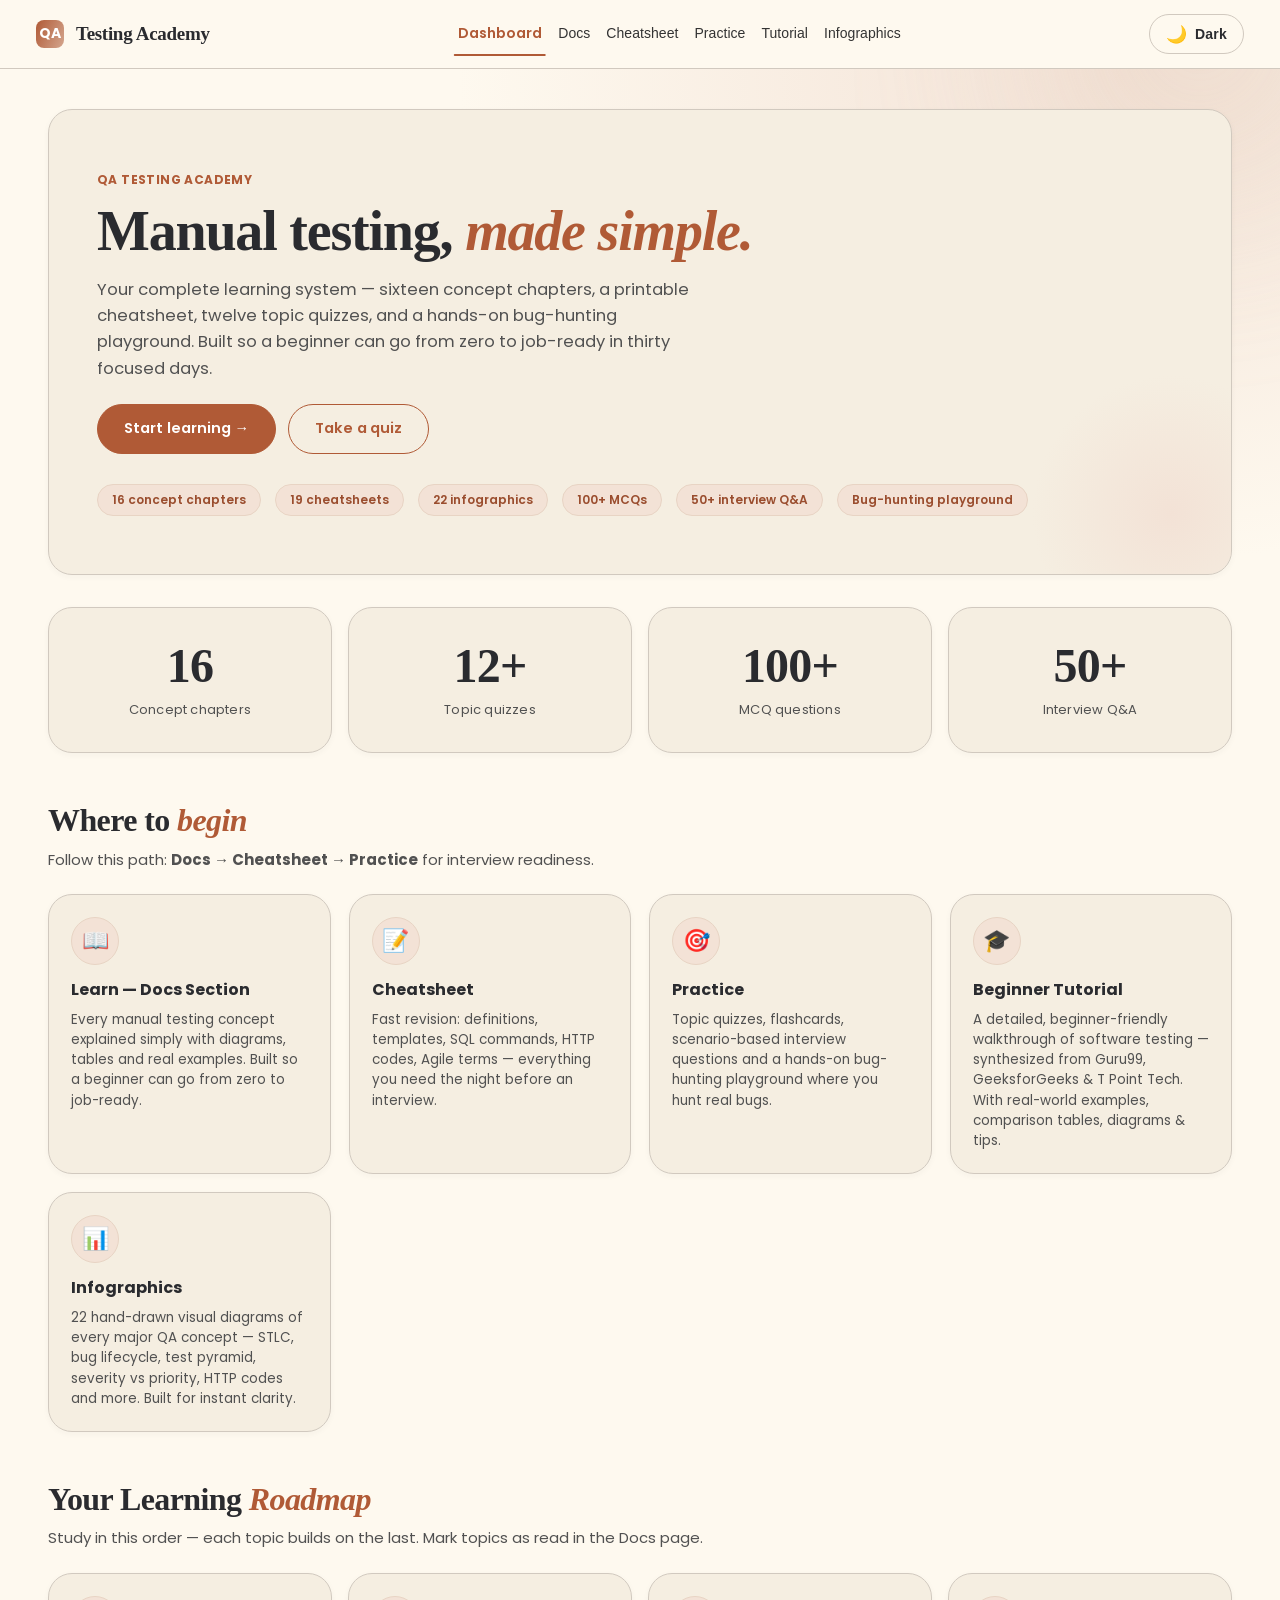
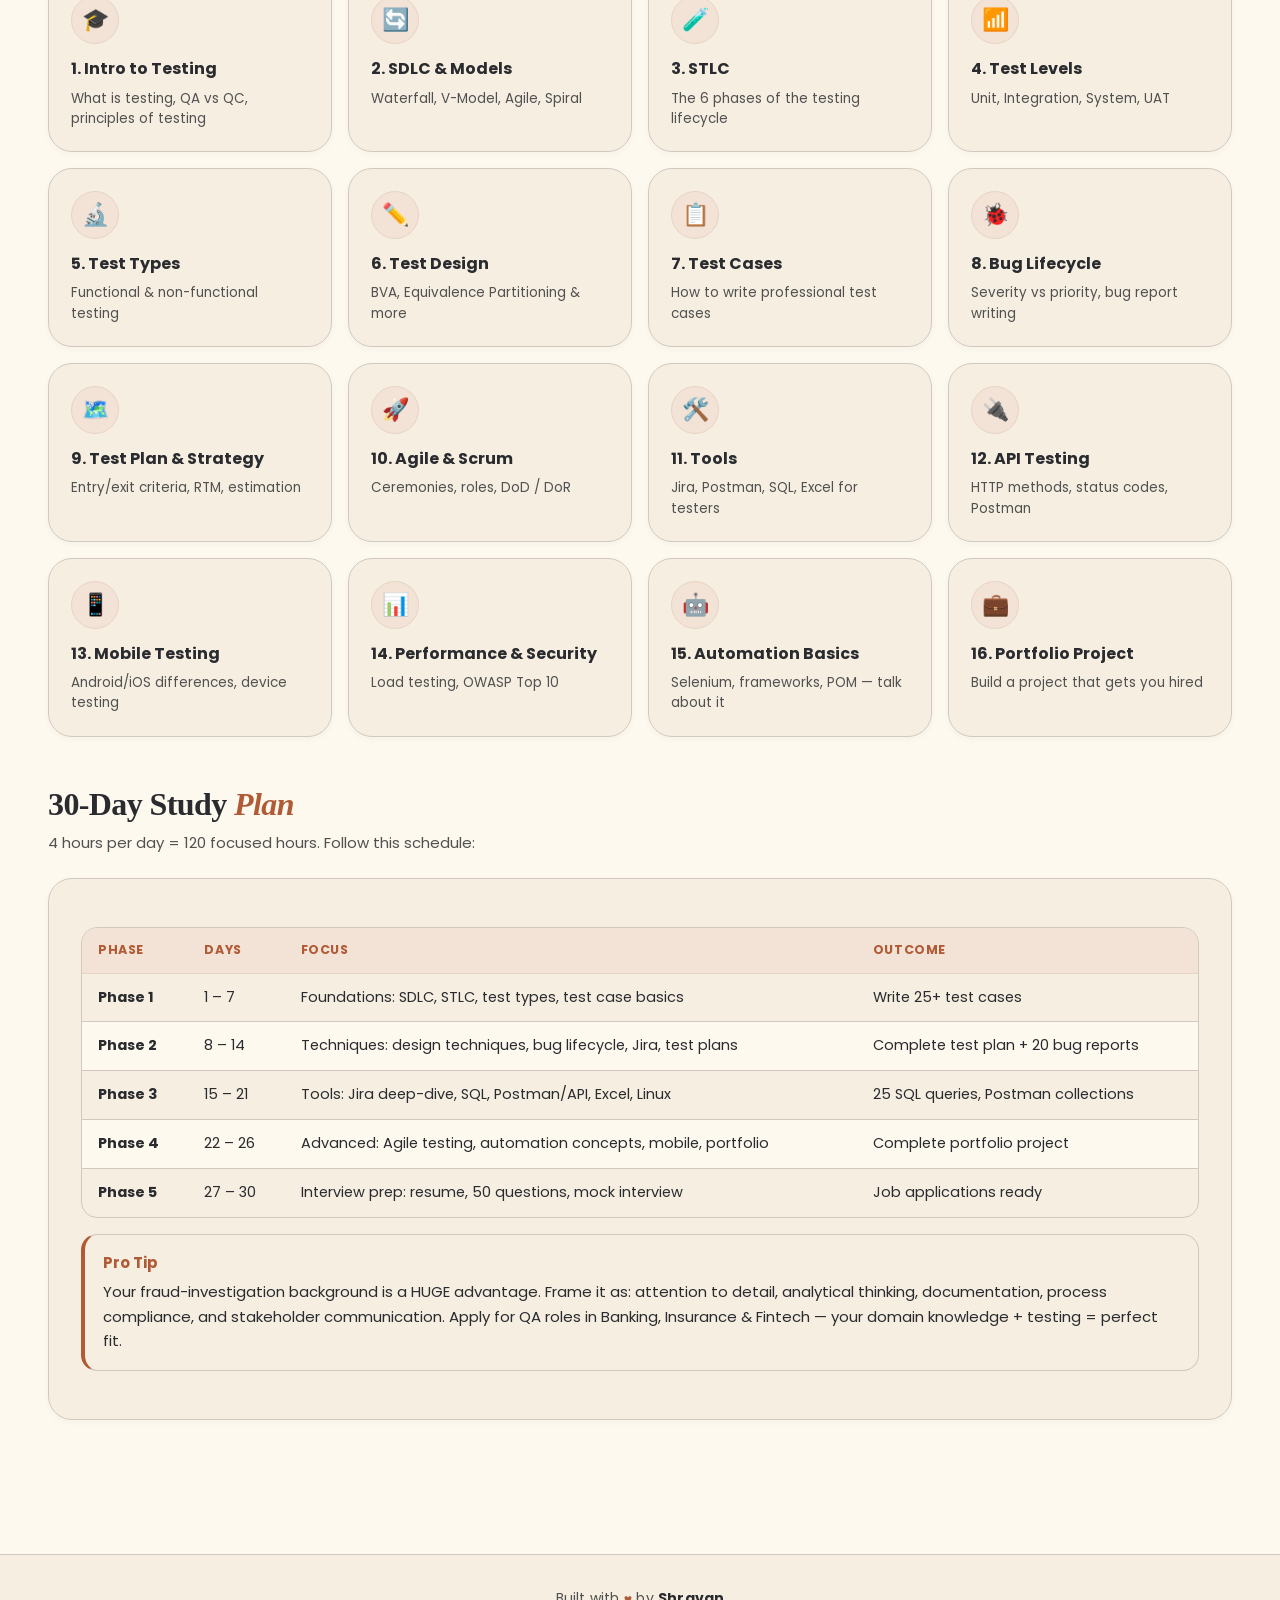
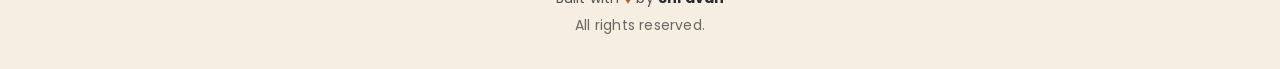
==== commit 01b1487b: "Add infographics html" ====
--- a/index.html
+++ b/index.html
@@ -44,6 +44,7 @@
             <a href="cheatsheet.html" class="topnav-link">Cheatsheet</a>
             <a href="practice.html" class="topnav-link">Practice</a>
             <a href="tutorial.html" class="topnav-link">Tutorial</a>
+            <a href="infographics.html" class="topnav-link">Infographics</a>
           </nav>
           <div class="topnav-utils">
             <button
@@ -78,6 +79,7 @@
             <div class="hero-chips">
               <span class="chip">16 concept chapters</span>
               <span class="chip">19 cheatsheets</span>
+              <span class="chip">22 infographics</span>
               <span class="chip">100+ MCQs</span>
               <span class="chip">50+ interview Q&amp;A</span>
               <span class="chip">Bug-hunting playground</span>
@@ -156,6 +158,15 @@
                 real-world examples, comparison tables, diagrams &amp; tips.
               </p>
             </a>
+            <a class="topic-card" href="infographics.html">
+              <div class="ico">📊</div>
+              <h4>Infographics</h4>
+              <p>
+                22 hand-drawn visual diagrams of every major QA concept — STLC,
+                bug lifecycle, test pyramid, severity vs priority, HTTP codes and
+                more. Built for instant clarity.
+              </p>
+            </a>
           </div>
 
           <!-- DOCS ROADMAP -->
--- a/css/styles.css
+++ b/css/styles.css
@@ -244,15 +244,14 @@
 }
 .topnav-utils .theme-toggle { margin: 0; }
 
-/* Theme toggle — pill 40×40 with terracotta ring on hover */
+/* Theme toggle — pill (40 tall, auto-width) with terracotta ring on hover */
 .theme-toggle {
   background: transparent;
   border: 1px solid var(--color-warm-taupe);
   border-radius: var(--radius-button);
-  width: 40px;
   height: 40px;
-  padding: 0;
-  font-size: 17px;
+  padding: 0 16px;
+  gap: 8px;
   cursor: pointer;
   color: var(--color-ink);
   display: inline-flex;
@@ -264,7 +263,8 @@
               color var(--t-fast) var(--ease),
               transform var(--t-fast) var(--ease);
 }
-.theme-toggle .ico { line-height: 1; }
+.theme-toggle .ico { font-size: 17px; line-height: 1; }
+.theme-toggle .label { font-size: 14px; letter-spacing: 0.2px; }
 .theme-toggle:hover {
   background: var(--terracotta-tint);
   border-color: var(--color-terracotta);
@@ -322,7 +322,7 @@
 /* ---------- Page opener (new editorial pattern) ----------
    The eyebrow + serif H1 + lead paragraph at the top of each page.
    Used on every page right inside .content. */
-.page-opener { margin: 8px 0 36px; max-width: 760px; }
+.page-opener { margin: 8px 0 64px; max-width: 760px; }
 .page-opener .eyebrow {
   display: inline-block;
   font-family: var(--font);
@@ -358,6 +358,7 @@
 h2.sec-title {
   font-family: var(--font-serif);
   font-size: clamp(26px, 3vw, 32px);
+  margin-top: 48px;   /* clear section break above each dashboard section title */
   margin-bottom: 8px; color: var(--color-ink);
   letter-spacing: -0.6px;
   font-weight: 600;
@@ -911,8 +912,20 @@
   line-height: 1.6;
   margin-bottom: 22px;
 }
-.hero .hero-cta { display: flex; gap: 12px; flex-wrap: wrap; }
-.hero .hero-chips { margin-top: 22px; }
+/* Hero CTA buttons (used by .hero on index AND by .page-opener on tutorial/docs/practice/cheatsheet) */
+.hero-cta {
+  display: flex;
+  gap: 12px;
+  flex-wrap: wrap;
+  margin-top: 4px;
+  margin-bottom: 28px; /* breathing room before the chips row */
+}
+.hero-chips {
+  margin-top: 0; /* .hero-cta already provides the gap above */
+  display: flex;
+  flex-wrap: wrap;
+  gap: 10px;
+}
 .hero .chip { background: var(--terracotta-tint); color: var(--color-terracotta-h); border: 1px solid var(--terracotta-soft); }
 
 /* ---------- Home topic links ---------- */
@@ -1309,3 +1322,197 @@
 
 /* Print button */
 .print-btn { float: right; }
+
+/* ---------- Infographics page ---------- */
+.filter-row {
+  display: flex; flex-wrap: wrap; gap: 8px;
+  margin: 12px 0 8px;
+}
+.chip-btn {
+  font-family: inherit; font-size: 13px; font-weight: 600;
+  padding: 7px 14px; border-radius: 9999px;
+  background: var(--color-aged-paper);
+  border: 1px solid var(--color-warm-taupe);
+  color: var(--color-graphite);
+  cursor: pointer;
+  transition: background var(--t-base) var(--ease),
+              color var(--t-base) var(--ease),
+              border-color var(--t-base) var(--ease);
+}
+.chip-btn:hover { border-color: var(--color-terracotta); color: var(--color-terracotta); }
+.chip-btn.is-active {
+  background: var(--color-terracotta);
+  color: var(--color-parchment);
+  border-color: var(--color-terracotta);
+}
+
+.info-grid {
+  display: grid;
+  grid-template-columns: repeat(auto-fill, minmax(320px, 1fr));
+  gap: 18px;
+  margin-bottom: 32px;
+}
+.info-card {
+  background: var(--color-aged-paper);
+  border: 1px solid var(--color-warm-taupe);
+  border-radius: var(--radius-card);
+  padding: 20px;
+  box-shadow: var(--shadow-sm);
+  scroll-margin-top: 80px;
+  animation: rise var(--t-slow) var(--ease-out) both;
+  transition: transform var(--t-base) var(--ease),
+              box-shadow var(--t-base) var(--ease),
+              border-color var(--t-base) var(--ease);
+}
+.info-card:hover {
+  transform: translateY(-3px);
+  box-shadow: var(--shadow-xl);
+  border-color: var(--color-terracotta);
+}
+.info-svg {
+  background: var(--color-parchment);
+  border: 1px solid var(--color-warm-taupe);
+  border-radius: 14px;
+  padding: 10px;
+  margin-bottom: 14px;
+  overflow: hidden;
+}
+.info-svg svg { display: block; width: 100%; height: auto; max-height: 220px; }
+/* SVG text inherits theme via the var()s above; fall back to ink for non-themable */
+.info-svg .svg-h  { font-size: 14px; font-weight: 700; fill: var(--color-ink); font-family: var(--font-serif); }
+.info-svg .svg-sh { font-size: 11px; font-weight: 700; fill: var(--color-ink); font-family: var(--font-sans); }
+.info-svg .svg-t  { font-size: 10px; fill: var(--color-graphite); font-family: var(--font-sans); }
+.info-svg .svg-lbl{ font-size: 10px; font-weight: 600; fill: var(--color-charcoal); font-family: var(--font-sans); }
+
+.info-card h4 {
+  font-family: var(--font-serif);
+  font-size: 17px; font-weight: 600; letter-spacing: -0.3px;
+  color: var(--color-ink);
+  margin: 0 0 6px;
+}
+.info-card p {
+  font-size: 13.5px; line-height: 1.55;
+  color: var(--color-graphite);
+  margin: 0 0 12px;
+}
+.info-cat {
+  display: inline-block;
+  font-size: 11px; font-weight: 700;
+  text-transform: uppercase; letter-spacing: 0.4px;
+  background: var(--terracotta-tint);
+  color: var(--color-terracotta);
+  border: 1px solid var(--terracotta-soft);
+  border-radius: 9999px;
+  padding: 3px 10px;
+}
+
+/* ---------- Infographics: sidebar + focus view ---------- */
+.infographics-layout {
+  display: grid;
+  grid-template-columns: 260px 1fr;
+  gap: 28px;
+  align-items: start;
+  margin-bottom: 24px;
+  width: 100%;
+}
+
+.toc-rail .toc-num {
+  display: inline-block;
+  font-family: var(--font-serif);
+  font-size: 12px;
+  font-weight: 600;
+  color: var(--color-terracotta);
+  min-width: 26px;
+  opacity: 0.85;
+  letter-spacing: 0.2px;
+}
+
+.toc-rail-hint {
+  display: block;
+  font-size: 11px;
+  color: var(--color-graphite);
+  line-height: 1.4;
+  padding: 10px 8px 0;
+  border-top: 1px solid var(--color-warm-taupe);
+  margin-top: 10px;
+  font-style: italic;
+}
+
+#focusView { display: none; }
+#focusView.is-active { display: block; }
+#gridView.is-hidden  { display: none; }
+
+.info-focus-card {
+  background: var(--color-aged-paper);
+  border: 1px solid var(--color-warm-taupe);
+  border-radius: var(--radius-card);
+  padding: 32px;
+  box-shadow: var(--shadow-lg);
+  max-width: 100%;
+  animation: rise var(--t-slow) var(--ease-out) both;
+}
+.info-focus-card .info-svg {
+  background: var(--color-parchment);
+  border: 1px solid var(--color-warm-taupe);
+  border-radius: 18px;
+  padding: 24px;
+  margin-bottom: 24px;
+  overflow: hidden;
+}
+.info-focus-card .info-svg svg {
+  display: block;
+  width: 100%;
+  height: auto;
+  min-height: 380px;
+  max-height: 640px;
+}
+.info-focus-card h4,
+.info-focus-card h2 {
+  font-family: var(--font-serif);
+  font-size: 30px;
+  font-weight: 600;
+  letter-spacing: -0.5px;
+  color: var(--color-ink);
+  margin: 0 0 10px;
+  line-height: 1.2;
+}
+.info-focus-card p {
+  font-size: 16px;
+  line-height: 1.65;
+  color: var(--color-graphite);
+  margin: 0 0 16px;
+  max-width: 720px;
+}
+.info-focus-card .info-cat {
+  font-size: 12px;
+  padding: 4px 12px;
+}
+
+.info-focus-nav {
+  display: flex;
+  justify-content: space-between;
+  gap: 12px;
+  margin-top: 24px;
+  flex-wrap: wrap;
+}
+.info-focus-nav .btn { min-width: 120px; }
+.info-focus-nav .btn.secondary { min-width: 0; }
+
+@media (max-width: 1100px) {
+  .infographics-layout {
+    grid-template-columns: 1fr;
+    gap: 16px;
+  }
+}
+
+@media (max-width: 700px) {
+  .info-grid { grid-template-columns: 1fr; }
+  .info-focus-card { padding: 20px; }
+  .info-focus-card .info-svg { padding: 14px; }
+  .info-focus-card .info-svg svg { min-height: 280px; max-height: 520px; }
+  .info-focus-card h4,
+  .info-focus-card h2 { font-size: 22px; }
+  .info-focus-card p { font-size: 14.5px; }
+  .info-focus-nav { flex-direction: column; }
+  .info-focus-nav .btn { width: 100%; }
+}
